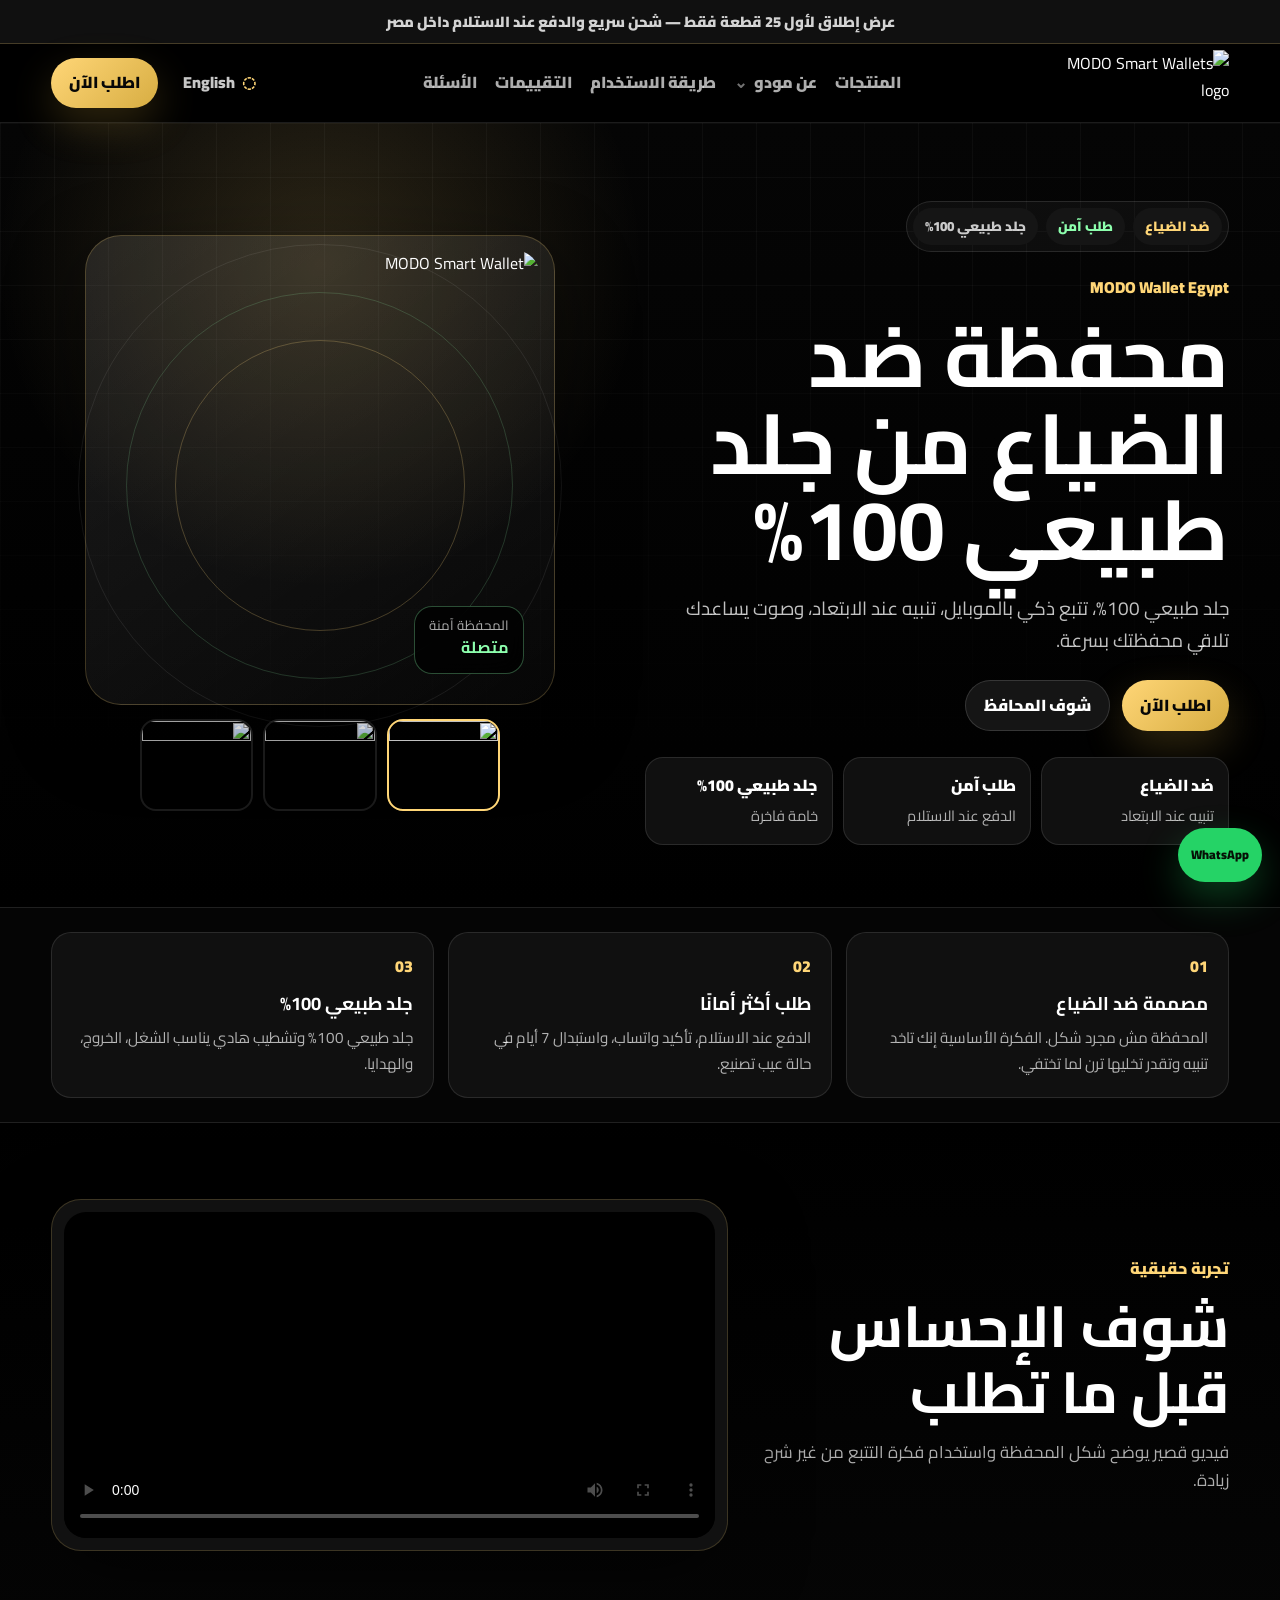
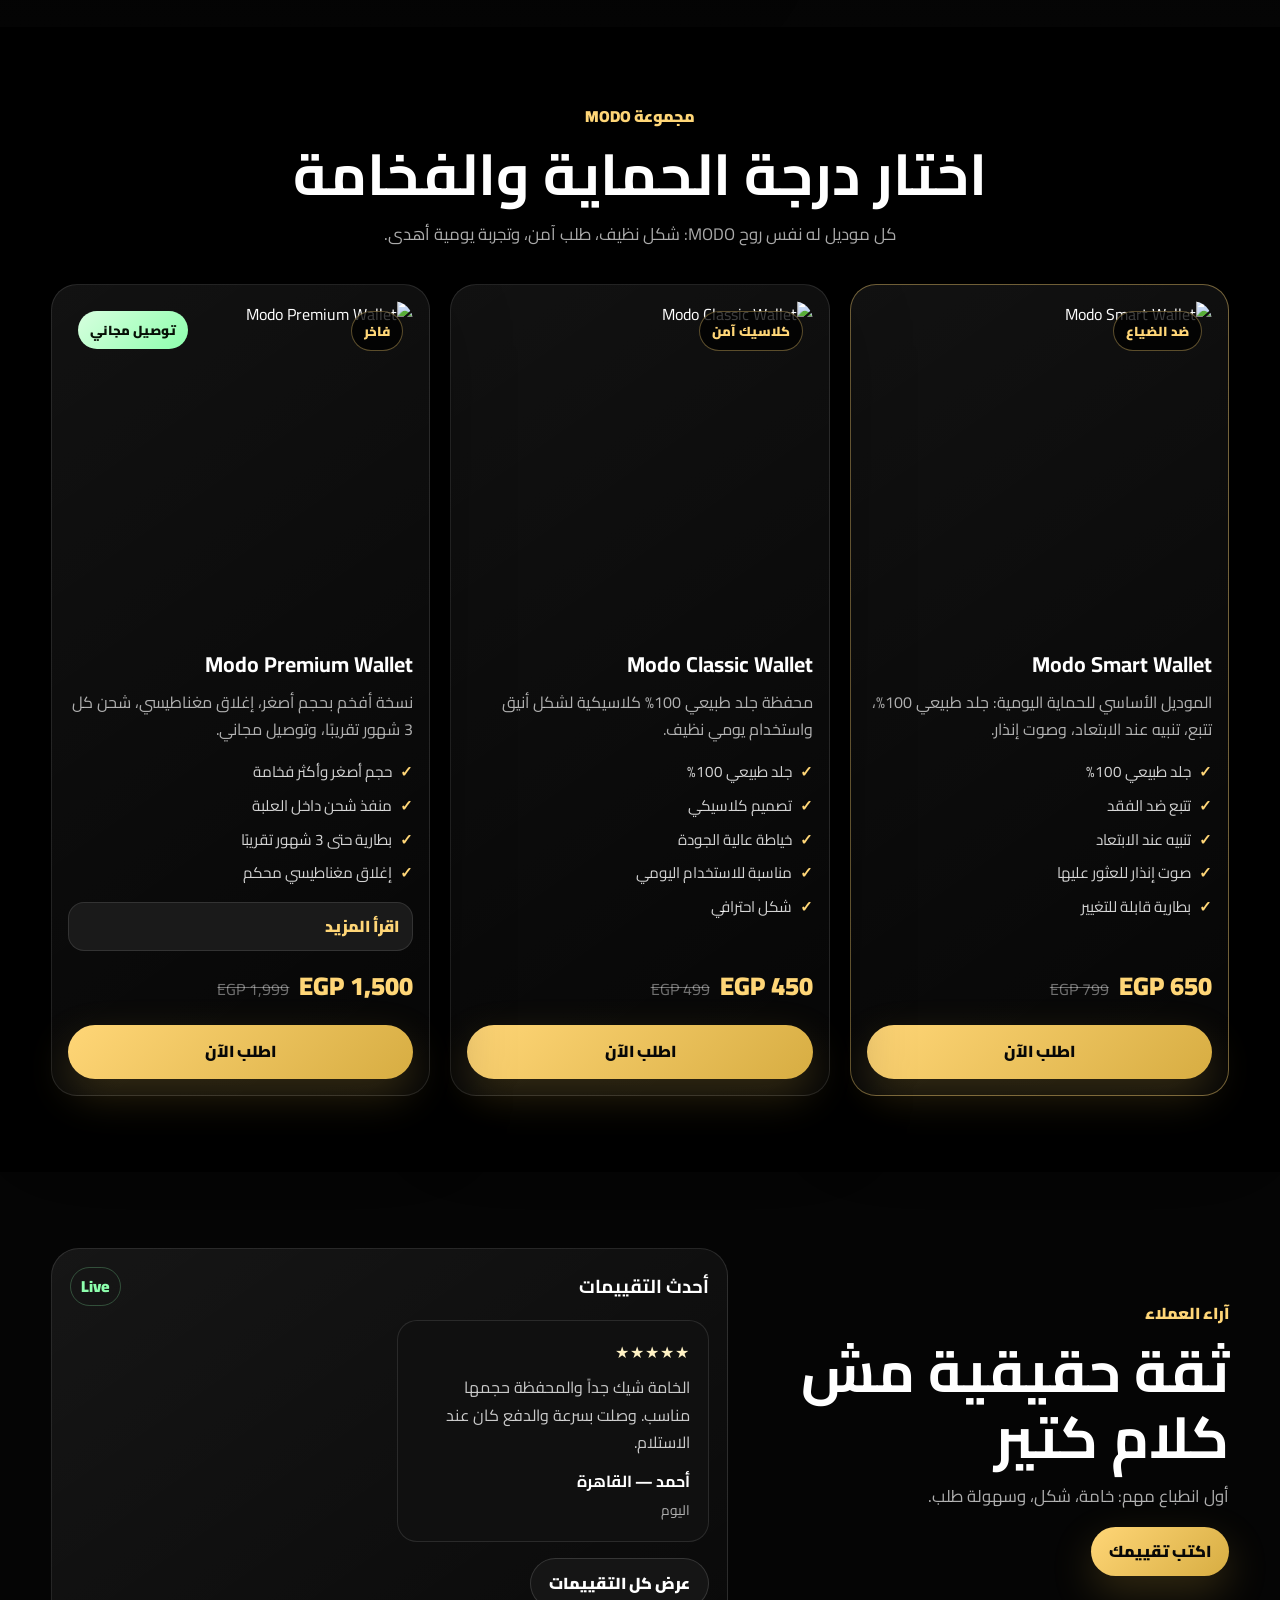
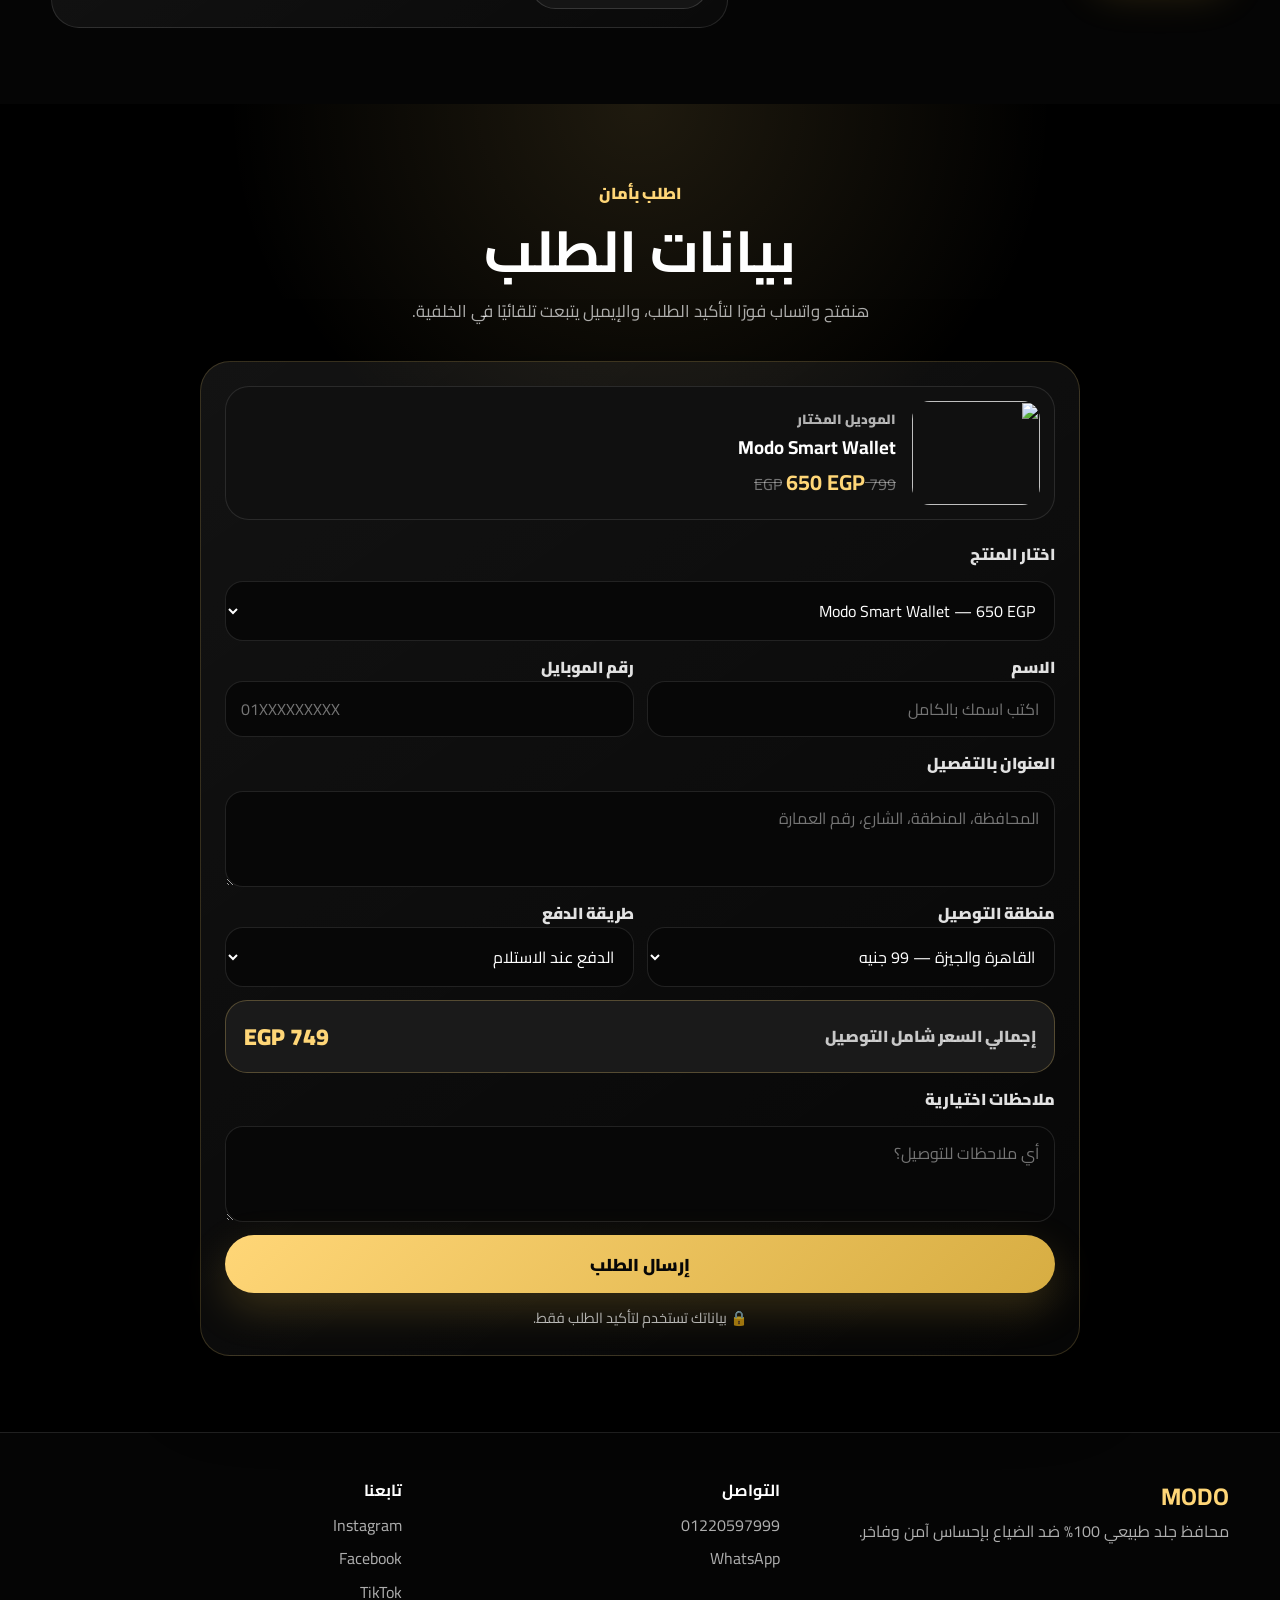
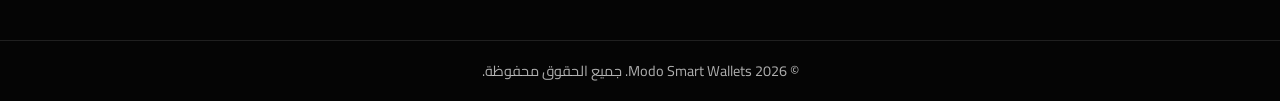
==== index.html @ 4d91ddc8 "Add files via upload" ====
<!DOCTYPE html>
<html lang="ar" dir="rtl">
<head>
  <meta charset="UTF-8" />
  <meta name="viewport" content="width=device-width, initial-scale=1.0" />
  <meta name="description" content="MODO Smart Wallets في مصر: محافظ جلد طبيعي 100% بإحساس Premium، حماية anti-loss، تنبيه عند الابتعاد، والدفع عند الاستلام." />
  <meta property="og:title" content="MODO Smart Wallets Egypt | Anti-loss Premium Wallets" />
  <meta property="og:description" content="محفظة جلد طبيعي 100% ضد الضياع: تتبع بالموبايل، تنبيه عند الابتعاد، وصوت إنذار." />
  <meta property="og:type" content="website" />
  <meta property="og:url" content="https://www.modosmartwallets.com/" />
  <meta property="og:site_name" content="Modo Smart Wallets" />
  <meta name="twitter:card" content="summary_large_image" />
  <title>MODO Smart Wallets | Anti-loss, Safe, Premium</title>
  <link rel="preconnect" href="https://fonts.googleapis.com">
  <link rel="preconnect" href="https://fonts.gstatic.com" crossorigin>
  <link href="https://fonts.googleapis.com/css2?family=Cairo:wght@400;600;700;800;900&display=swap" rel="stylesheet">
  <link rel="stylesheet" href="style.css" />
  <script>
  !function(f,b,e,v,n,t,s)
  {if(f.fbq)return;n=f.fbq=function(){n.callMethod?
  n.callMethod.apply(n,arguments):n.queue.push(arguments)};
  if(!f._fbq)f._fbq=n;n.push=n;n.loaded=!0;n.version='2.0';
  n.queue=[];t=b.createElement(e);t.async=!0;
  t.src=v;s=b.getElementsByTagName(e)[0];
  s.parentNode.insertBefore(t,s)}(window, document,'script',
  'https://connect.facebook.net/en_US/fbevents.js');
  fbq('init', '1723439528639555');
  fbq('track', 'PageView');
  </script>
  <noscript><img height="1" width="1" style="display:none" src="https://www.facebook.com/tr?id=1723439528639555&ev=PageView&noscript=1" alt=""></noscript>
</head>
<body>
  <div class="top-strip">
    <span data-i18n="topOffer">عرض إطلاق لأول 25 قطعة فقط — شحن سريع والدفع عند الاستلام داخل مصر</span>
  </div>

  <header class="site-header">
    <div class="container nav">
      <a href="#home" class="brand" aria-label="MODO Smart Wallets">
        <img src="https://www.modosmartwallets.com/modo-logo.png" alt="MODO Smart Wallets logo">
      </a>
      <nav class="nav-links" id="navLinks">
        <a href="#products" data-i18n="navProducts">المنتجات</a>
        <details class="nav-about">
          <summary data-i18n="navAbout">عن مودو</summary>
          <a href="./story.html" data-i18n="navStory">قصتنا</a>
          <a href="./why.html" data-i18n="navWhy">ليه تختار مودو</a>
        </details>
        <a href="./how.html" data-i18n="navHow">طريقة الاستخدام</a>
        <a href="#reviews" data-i18n="navReviews">التقييمات</a>
        <a href="./faq.html" data-i18n="navFAQ">الأسئلة</a>
      </nav>
      <div class="nav-actions">
        <button class="lang-btn" id="langToggle" type="button">English</button>
        <a href="#order" class="mini-cta" data-i18n="navCTA">اطلب الآن</a>
        <button class="menu-btn" id="menuBtn" type="button" aria-label="Menu">☰</button>
      </div>
    </div>
  </header>

  <main>
    <section class="hero" id="home">
      <div class="container hero-grid">
        <div class="hero-copy reveal">
          <div class="brand-system" aria-label="MODO brand promises">
            <span data-i18n="brandAntiLoss">Anti-loss</span>
            <span data-i18n="brandSafe">Safe</span>
            <span data-i18n="brandLeather">100% Leather</span>
          </div>
          <p class="hero-kicker" data-i18n="heroKicker">MODO Wallet Egypt</p>
          <h1 data-i18n="heroTitle">محفظة ضد الضياع بإحساس فاخر</h1>
          <p class="hero-subtitle" data-i18n="heroSubtitle">جلد طبيعي 100%، تتبع ذكي بالموبايل، تنبيه عند الابتعاد، وصوت يساعدك تلاقي محفظتك بسرعة.</p>
          <div class="hero-actions">
            <a href="#order" class="btn btn-primary" data-i18n="heroCTA">اطلب الآن</a>
            <a href="#products" class="btn btn-secondary" data-i18n="heroExplore">شوف المحافظ</a>
          </div>
          <div class="signal-row">
            <div><strong data-i18n="signal1Title">Anti-loss</strong><span data-i18n="signal1Text">تنبيه عند الابتعاد</span></div>
            <div><strong data-i18n="signal2Title">Safe order</strong><span data-i18n="signal2Text">الدفع عند الاستلام</span></div>
            <div><strong data-i18n="signal3Title">100% Leather</strong><span data-i18n="signal3Text">جلد طبيعي 100%</span></div>
          </div>
        </div>

        <div class="hero-device reveal">
          <div class="tracking-orbit" aria-hidden="true">
            <span></span><span></span><span></span>
          </div>
          <div class="product-frame">
            <img src="https://www.modosmartwallets.com/smart-wallet.jpg" alt="MODO Smart Wallet" id="mainGalleryImage">
            <div class="device-chip">
              <small data-i18n="heroChipSmall">Wallet secured</small>
              <strong data-i18n="heroChipStrong">Connected</strong>
            </div>
          </div>
          <div class="thumb-row" id="heroThumbs">
            <button class="thumb active" type="button" data-img="https://www.modosmartwallets.com/smart-wallet.jpg"><img src="https://www.modosmartwallets.com/smart-wallet.jpg" alt=""></button>
            <button class="thumb" type="button" data-img="https://www.modosmartwallets.com/classic-wallet.jpg"><img src="https://www.modosmartwallets.com/classic-wallet.jpg" alt=""></button>
            <button class="thumb" type="button" data-img="https://www.modosmartwallets.com/premium-wallet.jpg"><img src="https://www.modosmartwallets.com/premium-wallet.jpg" alt=""></button>
          </div>
        </div>
      </div>
    </section>

    <section class="identity-band">
      <div class="container identity-grid">
        <article class="identity-card reveal">
          <span>01</span>
          <h2 data-i18n="identity1Title">Anti-loss by design</h2>
          <p data-i18n="identity1Text">المحفظة مش مجرد شكل. الفكرة الأساسية إنك تاخد تنبيه وتقدر تخليها ترن لما تختفي.</p>
        </article>
        <article class="identity-card reveal">
          <span>02</span>
          <h2 data-i18n="identity2Title">Safer checkout</h2>
          <p data-i18n="identity2Text">الدفع عند الاستلام، تأكيد واتساب، واستبدال 7 أيام في حالة عيب تصنيع.</p>
        </article>
        <article class="identity-card reveal">
          <span>03</span>
          <h2 data-i18n="identity3Title">100% Natural Leather</h2>
          <p data-i18n="identity3Text">جلد طبيعي 100% وتشطيب هادي يناسب الشغل، الخروج، والهدايا.</p>
        </article>
      </div>
    </section>

    <section class="section ugc-section" id="demo">
      <div class="container demo-grid">
        <div class="section-copy reveal">
          <span data-i18n="ugcEyebrow">تجربة حقيقية</span>
          <h2 data-i18n="ugcTitle">شوف الإحساس قبل ما تطلب</h2>
          <p data-i18n="ugcText">فيديو قصير يوضح شكل المحفظة واستخدام فكرة التتبع من غير شرح زيادة.</p>
        </div>
        <div class="video-shell reveal">
          <video src="https://www.modosmartwallets.com/modo-ugc-video.mp4" controls playsinline preload="metadata" poster="https://www.modosmartwallets.com/smart-wallet.jpg"></video>
        </div>
      </div>
    </section>

    <section class="section products-section" id="products">
      <div class="container">
        <div class="section-head reveal">
          <span data-i18n="productsEyebrow">MODO Collection</span>
          <h2 data-i18n="productsTitle">اختار درجة الحماية والفخامة</h2>
          <p data-i18n="productsSubtitle">كل موديل له نفس روح MODO: شكل نظيف، طلب آمن، وتجربة يومية أهدى.</p>
        </div>
        <div class="products-grid" id="productsGrid"></div>
      </div>
    </section>

    <section class="section proof-section" id="reviews">
      <div class="container proof-layout">
        <div class="section-copy reveal">
          <span data-i18n="reviewsEyebrow">آراء العملاء</span>
          <h2 data-i18n="reviewsTitle">ثقة حقيقية مش كلام كتير</h2>
          <p data-i18n="reviewsSubtitle">أول انطباع مهم: خامة، شكل، وسهولة طلب.</p>
          <button class="btn btn-primary write-review-toggle" type="button" id="writeReviewToggle" data-i18n="writeReviewTitle">اكتب تقييمك</button>
        </div>
        <div class="reviews-live reveal">
          <div class="reviews-toolbar">
            <h3 data-i18n="latestReviews">أحدث التقييمات</h3>
            <span>Live</span>
          </div>
          <div class="reviews-grid compact-one" id="reviewsGrid"></div>
          <button class="btn btn-secondary reviews-toggle-btn" type="button" id="reviewsToggleBtn" data-i18n="viewAllReviews">عرض كل التقييمات</button>
          <form class="live-review-form review-form-collapsed" id="reviewForm">
            <label for="reviewName" data-i18n="reviewNameLabel">الاسم</label>
            <input id="reviewName" type="text" required>
            <label for="reviewCity" data-i18n="reviewCityLabel">المدينة</label>
            <input id="reviewCity" type="text" required>
            <label for="reviewRating" data-i18n="reviewRatingLabel">التقييم</label>
            <select id="reviewRating"><option value="5">★★★★★ 5</option><option value="4">★★★★☆ 4</option><option value="3">★★★☆☆ 3</option></select>
            <label for="reviewText" data-i18n="reviewTextLabel">رأيك في المنتج</label>
            <textarea id="reviewText" required></textarea>
            <button class="btn btn-primary" type="submit" id="reviewSubmitBtn" data-i18n="submitReview">نشر التقييم مباشرة</button>
            <p class="form-note" id="reviewStatus" data-i18n="reviewStatusReady">التقييم سيظهر مباشرة بعد النشر.</p>
          </form>
        </div>
      </div>
    </section>

    <section class="section order-section" id="order">
      <div class="container order-shell">
        <div class="section-head reveal">
          <span data-i18n="orderEyebrow">اطلب بأمان</span>
          <h2 data-i18n="orderTitle">بيانات الطلب</h2>
          <p data-i18n="orderSubtitle">هنفتح واتساب فورًا لتأكيد الطلب، والإيميل يتبعت تلقائيًا في الخلفية.</p>
        </div>

        <form class="order-form reveal" id="orderForm">
          <div class="selected-product-card" id="selectedProductCard">
            <img src="https://www.modosmartwallets.com/smart-wallet.jpg" alt="" id="selectedProductImg">
            <div>
              <small data-i18n="selectedLabel">الموديل المختار</small>
              <h3 id="selectedProductName">Modo Smart Wallet</h3>
              <p><span class="old-price" id="selectedOldPrice">799 EGP</span> <strong id="selectedPrice">650 EGP</strong></p>
            </div>
          </div>

          <label for="productSelect" data-i18n="formProduct">اختار المنتج</label>
          <select id="productSelect" required></select>

          <div class="form-grid">
            <div>
              <label for="customerName" data-i18n="formName">الاسم</label>
              <input type="text" id="customerName" required>
            </div>
            <div>
              <label for="customerPhone" data-i18n="formPhone">رقم الموبايل</label>
              <input type="tel" id="customerPhone" required>
            </div>
          </div>

          <label for="customerAddress" data-i18n="formAddress">العنوان بالتفصيل</label>
          <textarea id="customerAddress" required></textarea>

          <div class="form-grid">
            <div>
              <label for="deliveryRegion" data-i18n="formDeliveryRegion">منطقة التوصيل</label>
              <select id="deliveryRegion" required>
                <option value="cairo_giza" data-i18n="deliveryCairoGiza">القاهرة والجيزة — 99 جنيه</option>
                <option value="alex" data-i18n="deliveryAlex">الإسكندرية — 120 جنيه</option>
                <option value="delta_canal" data-i18n="deliveryDeltaCanal">الدلتا والقناة — 125 جنيه</option>
                <option value="assiut" data-i18n="deliveryAssiut">أسيوط — 200 جنيه</option>
                <option value="northcoast" data-i18n="deliveryNorthCoast">الساحل الشمالي — 220 جنيه</option>
              </select>
            </div>
            <div>
              <label for="paymentMethod" data-i18n="formPayment">طريقة الدفع</label>
              <select id="paymentMethod" required>
                <option value="Cash on Delivery" data-i18n="paymentCOD">الدفع عند الاستلام</option>
                <option value="Vodafone Cash">Vodafone Cash</option>
                <option value="InstaPay">InstaPay</option>
              </select>
            </div>
          </div>

          <p class="premium-free-delivery-note" id="premiumFreeDeliveryNote" hidden data-i18n="premiumFreeDeliveryCheckout">توصيل مجاني مع Modo Premium Wallet</p>

          <div class="checkout-total-box" id="checkoutTotalBox">
            <span data-i18n="checkoutTotalLabel">إجمالي السعر شامل التوصيل</span>
            <strong id="checkoutTotalValue">749 EGP</strong>
          </div>

          <label for="customerNotes" data-i18n="formNotes">ملاحظات اختيارية</label>
          <textarea id="customerNotes"></textarea>

          <button type="submit" class="btn btn-primary order-submit" data-i18n="submitOrder">إرسال الطلب</button>
          <p class="order-success-message" id="orderSuccess" hidden data-i18n="orderSuccess">تم تأكيد طلبك</p>
          <p class="form-note">🔒 <span data-i18n="formNote">بياناتك تستخدم لتأكيد الطلب فقط.</span></p>
        </form>
      </div>
    </section>
  </main>

  <footer class="footer">
    <div class="container footer-grid">
      <div><h3>MODO</h3><p data-i18n="footerAbout">Anti-loss 100% natural leather wallets with a safer premium feel.</p></div>
      <div><h4 data-i18n="footerContact">التواصل</h4><a href="tel:01220597999">01220597999</a><a href="https://wa.me/201220597999" target="_blank" rel="noopener noreferrer">WhatsApp</a></div>
      <div><h4 data-i18n="footerSocial">تابعنا</h4><a href="https://www.instagram.com/modo.smart.wallets" target="_blank" rel="noopener noreferrer">Instagram</a><a href="https://www.facebook.com/share/1Ctd9zWfsX/" target="_blank" rel="noopener noreferrer">Facebook</a><a href="https://www.tiktok.com/@modo.smart.wallet" target="_blank" rel="noopener noreferrer">TikTok</a></div>
    </div>
    <div class="copyright"><span data-i18n="copyright">© 2026 Modo Smart Wallets. جميع الحقوق محفوظة.</span></div>
  </footer>

  <a href="https://wa.me/201220597999" class="whatsapp-float" target="_blank" rel="noopener noreferrer" aria-label="WhatsApp">WhatsApp</a>
  <a href="#order" class="sticky-mobile-cta" data-i18n="stickyCTA">اطلب الآن</a>
  <script type="module" src="script.js"></script>
</body>
</html>
---- style.css ----
:root {
  --black: #000;
  --ink: #070707;
  --panel: #101010;
  --panel-2: #1a1a1a;
  --gold: #d7ad42;
  --gold-soft: #ffd677;
  --text: #fff;
  --muted: rgba(255,255,255,.68);
  --line: rgba(255,255,255,.11);
  --safe: #8dffad;
  --shadow: 0 26px 80px rgba(0,0,0,.45);
}

* { box-sizing: border-box; margin: 0; padding: 0; }
html { scroll-behavior: smooth; }
body {
  font-family: "Cairo", Arial, sans-serif;
  background: #000;
  color: var(--text);
  line-height: 1.7;
  overflow-x: hidden;
}
body.en { direction: ltr; }
a { color: inherit; text-decoration: none; }
button, input, textarea, select { font: inherit; }
img, video { max-width: 100%; display: block; }
.container { width: min(1180px, 92%); margin-inline: auto; }

.top-strip {
  background: #101010;
  border-bottom: 1px solid rgba(255,214,119,.22);
  color: rgba(255,255,255,.82);
  text-align: center;
  font-weight: 900;
  padding: 9px 14px;
  font-size: .92rem;
}

.site-header {
  position: sticky;
  top: 0;
  z-index: 1000;
  background: rgba(0,0,0,.92);
  border-bottom: 1px solid var(--line);
  backdrop-filter: blur(20px);
}
.nav {
  min-height: 78px;
  display: flex;
  align-items: center;
  justify-content: space-between;
  gap: 18px;
}
.brand { display: inline-flex; align-items: center; }
.brand img { width: 168px; height: 66px; object-fit: contain; }
.nav-links, .nav-actions { display: flex; align-items: center; gap: 18px; }
.nav-links { color: var(--muted); font-weight: 900; }
.nav-links a:hover, .nav-about summary:hover { color: var(--gold-soft); }
.nav-about { position: relative; }
.nav-about summary { list-style: none; cursor: pointer; color: var(--muted); }
.nav-about summary::-webkit-details-marker { display: none; }
.nav-about summary::after { content: "⌄"; margin-inline-start: 7px; color: rgba(255,255,255,.45); }
.nav-about[open] a {
  display: block;
  background: #0d0d0d;
  border: 1px solid var(--line);
  padding: 10px 14px;
  min-width: 160px;
}
@media (min-width: 981px) {
  .nav-about[open] a:first-of-type { position: absolute; top: 34px; inset-inline-start: 0; border-radius: 16px 16px 0 0; }
  .nav-about[open] a:last-of-type { position: absolute; top: 76px; inset-inline-start: 0; border-radius: 0 0 16px 16px; }
}
.lang-btn, .menu-btn, .btn, .mini-cta {
  min-height: 46px;
  border-radius: 999px;
  border: 1px solid var(--line);
  background: transparent;
  color: #fff;
  padding: 11px 18px;
  cursor: pointer;
  font-weight: 900;
  display: inline-flex;
  align-items: center;
  justify-content: center;
  transition: .22s ease;
}
.lang-btn { border-color: transparent; color: rgba(255,255,255,.78); padding-inline: 6px; }
.lang-btn::before { content: "◌"; color: var(--gold-soft); margin-inline-end: 7px; }
.menu-btn { display: none; width: 46px; padding: 0; font-size: 1.35rem; }
.mini-cta, .btn-primary {
  border: 0;
  background: linear-gradient(135deg, var(--gold-soft), var(--gold));
  color: #070707;
  box-shadow: 0 16px 42px rgba(215,173,66,.22);
}
.btn-primary:hover, .mini-cta:hover { transform: translateY(-2px); box-shadow: 0 20px 52px rgba(215,173,66,.32); }
.btn-secondary { background: #151515; color: #fff; border-color: rgba(255,255,255,.14); }
.btn-secondary:hover { border-color: rgba(255,214,119,.45); color: var(--gold-soft); }

.hero {
  position: relative;
  min-height: calc(100vh - 116px);
  display: grid;
  align-items: center;
  overflow: hidden;
  padding: 72px 0 56px;
  background:
    radial-gradient(circle at 25% 18%, rgba(255,214,119,.16), transparent 28%),
    linear-gradient(180deg, #050505, #000);
}
.hero::before {
  content: "";
  position: absolute;
  inset: 0;
  background-image:
    linear-gradient(rgba(255,255,255,.035) 1px, transparent 1px),
    linear-gradient(90deg, rgba(255,255,255,.035) 1px, transparent 1px);
  background-size: 54px 54px;
  mask-image: linear-gradient(to bottom, #000 12%, transparent 90%);
  pointer-events: none;
}
.hero-grid {
  position: relative;
  z-index: 1;
  display: grid;
  grid-template-columns: 1fr .92fr;
  gap: 56px;
  align-items: center;
}
.brand-system {
  width: fit-content;
  display: flex;
  flex-wrap: wrap;
  gap: 8px;
  padding: 6px;
  border-radius: 999px;
  background: rgba(255,255,255,.04);
  border: 1px solid var(--line);
  margin-bottom: 22px;
}
.brand-system span {
  border-radius: 999px;
  padding: 7px 12px;
  background: #151515;
  color: rgba(255,255,255,.78);
  font-size: .84rem;
  font-weight: 900;
}
.brand-system span:first-child { color: var(--gold-soft); }
.brand-system span:nth-child(2) { color: var(--safe); }
.hero-kicker, .section-head span, .section-copy > span {
  display: inline-flex;
  color: var(--gold-soft);
  font-weight: 900;
  margin-bottom: 12px;
}
.hero h1 {
  font-size: clamp(2.8rem, 6.6vw, 6.7rem);
  line-height: 1.02;
  letter-spacing: 0;
  max-width: 820px;
  margin-bottom: 20px;
}
.hero-subtitle {
  color: rgba(255,255,255,.76);
  font-size: 1.18rem;
  max-width: 680px;
  margin-bottom: 24px;
}
.hero-actions { display: flex; flex-wrap: wrap; gap: 12px; margin-bottom: 26px; }
.signal-row {
  display: grid;
  grid-template-columns: repeat(3, 1fr);
  gap: 10px;
  max-width: 720px;
}
.signal-row div {
  min-height: 86px;
  border-radius: 18px;
  background: #101010;
  border: 1px solid var(--line);
  padding: 14px;
}
.signal-row strong { display: block; color: #fff; font-weight: 950; margin-bottom: 3px; }
.signal-row span { color: var(--muted); font-size: .92rem; }

.hero-device { position: relative; min-height: 560px; display: grid; align-items: center; }
.tracking-orbit { position: absolute; inset: 3% 0 16%; display: grid; place-items: center; pointer-events: none; }
.tracking-orbit span {
  position: absolute;
  width: 54%;
  aspect-ratio: 1;
  border-radius: 50%;
  border: 1px solid rgba(255,214,119,.24);
  animation: pulse 3.5s ease-in-out infinite;
}
.tracking-orbit span:nth-child(2) { width: 72%; animation-delay: .5s; border-color: rgba(141,255,173,.17); }
.tracking-orbit span:nth-child(3) { width: 90%; animation-delay: 1s; border-color: rgba(255,255,255,.08); }
@keyframes pulse { 0%,100% { transform: scale(.96); opacity: .55; } 50% { transform: scale(1.03); opacity: 1; } }
.product-frame {
  position: relative;
  z-index: 2;
  width: min(470px, 92%);
  margin-inline: auto;
  border-radius: 36px;
  padding: 14px;
  background: linear-gradient(145deg, rgba(255,255,255,.1), rgba(255,255,255,.025));
  border: 1px solid rgba(255,214,119,.22);
  box-shadow: var(--shadow);
}
.product-frame img { width: 100%; aspect-ratio: 1/1; object-fit: cover; border-radius: 26px; filter: contrast(1.04) saturate(1.04); }
.device-chip {
  position: absolute;
  inset-inline-start: 30px;
  bottom: 30px;
  border-radius: 18px;
  padding: 12px 14px;
  background: rgba(0,0,0,.78);
  border: 1px solid rgba(141,255,173,.3);
  backdrop-filter: blur(12px);
}
.device-chip small { color: var(--muted); display: block; line-height: 1.1; }
.device-chip strong { color: var(--safe); }
.thumb-row { display: grid; grid-template-columns: repeat(3, 1fr); gap: 10px; width: min(360px, 82%); margin: 14px auto 0; position: relative; z-index: 3; }
.thumb { border: 2px solid rgba(255,255,255,.12); border-radius: 16px; overflow: hidden; background: transparent; cursor: pointer; opacity: .84; }
.thumb.active, .thumb:hover { opacity: 1; border-color: var(--gold-soft); }
.thumb img { width: 100%; aspect-ratio: 1.25/1; object-fit: cover; }

.identity-band { padding: 24px 0; background: #050505; border-block: 1px solid var(--line); }
.identity-grid { display: grid; grid-template-columns: repeat(3, 1fr); gap: 14px; }
.identity-card {
  background: #101010;
  border: 1px solid var(--line);
  border-radius: 20px;
  padding: 20px;
}
.identity-card span { color: var(--gold-soft); font-weight: 950; }
.identity-card h2 { font-size: 1.15rem; margin: 8px 0 6px; }
.identity-card p { color: var(--muted); font-size: .95rem; }

.section { padding: 76px 0; }
.section-head { max-width: 760px; margin: 0 auto 36px; text-align: center; }
.section-head h2, .section-copy h2 {
  font-size: clamp(2rem, 4.5vw, 4rem);
  line-height: 1.14;
  margin-bottom: 12px;
}
.section-head p, .section-copy p { color: var(--muted); font-size: 1.05rem; }
.demo-grid, .proof-layout { display: grid; grid-template-columns: .82fr 1.18fr; gap: 30px; align-items: center; }
.ugc-section { background: linear-gradient(180deg, #000, #050505); }
.video-shell {
  border-radius: 30px;
  padding: 12px;
  background: #111;
  border: 1px solid rgba(255,214,119,.18);
  box-shadow: var(--shadow);
}
.video-shell video { width: 100%; max-height: 520px; object-fit: contain; border-radius: 22px; background: #000; }

.products-grid { display: grid; grid-template-columns: repeat(3, 1fr); gap: 20px; }
.product-card {
  position: relative;
  display: flex;
  flex-direction: column;
  background: linear-gradient(145deg, rgba(255,255,255,.07), rgba(255,255,255,.025));
  border: 1px solid var(--line);
  border-radius: 26px;
  padding: 16px;
  box-shadow: var(--shadow);
}
.product-card.featured { border-color: rgba(255,214,119,.42); }
.product-tag, .free-delivery-badge {
  position: absolute;
  top: 26px;
  border-radius: 999px;
  padding: 8px 12px;
  font-size: .82rem;
  font-weight: 950;
  z-index: 2;
}
.product-tag { inset-inline-start: 26px; background: rgba(0,0,0,.76); border: 1px solid rgba(255,214,119,.35); color: var(--gold-soft); }
.free-delivery-badge { inset-inline-end: 26px; background: linear-gradient(135deg, #d7ffdf, var(--safe)); color: #061006; }
.product-card img { width: 100%; aspect-ratio: 1.05/1; object-fit: cover; border-radius: 20px; margin-bottom: 16px; }
.product-card h3 { font-size: 1.35rem; margin-bottom: 6px; }
.product-card p { color: var(--muted); margin-bottom: 12px; }
.product-features { list-style: none; display: grid; gap: 8px; margin: 4px 0 16px; }
.product-features li { color: rgba(255,255,255,.82); font-size: .95rem; }
.product-features li::before { content: "✓"; color: var(--gold-soft); margin-inline-end: 8px; font-weight: 950; }
.premium-more { margin: 0 0 14px; border-radius: 16px; background: #1a1a1a; border: 1px solid var(--line); overflow: hidden; }
.premium-more summary { cursor: pointer; list-style: none; padding: 10px 13px; color: var(--gold-soft); font-weight: 900; }
.premium-more summary::-webkit-details-marker { display: none; }
.premium-more-body { border-top: 1px solid var(--line); padding: 13px; color: var(--muted); }
.premium-more-body ul { list-style: none; display: grid; gap: 5px; margin-top: 9px; }
.price-row { margin-top: auto; display: flex; align-items: baseline; gap: 10px; margin-bottom: 16px; }
.old-price { color: rgba(255,255,255,.42); text-decoration: line-through; white-space: nowrap; }
.new-price { color: var(--gold-soft); font-size: 1.6rem; font-weight: 950; white-space: nowrap; }
.choose-btn { width: 100%; min-height: 54px; }

.proof-section { background: #050505; }
.reviews-live {
  background: linear-gradient(145deg, rgba(255,255,255,.07), rgba(255,255,255,.025));
  border: 1px solid var(--line);
  border-radius: 28px;
  padding: 18px;
}
.reviews-toolbar { display: flex; align-items: center; justify-content: space-between; margin-bottom: 14px; }
.reviews-toolbar span { color: var(--safe); border: 1px solid rgba(141,255,173,.25); border-radius: 999px; padding: 5px 10px; font-weight: 900; }
.reviews-grid { display: grid; grid-template-columns: repeat(2, 1fr); gap: 14px; }
.review-card { background: #101010; border: 1px solid var(--line); border-radius: 20px; padding: 18px; }
.reviews-grid.compact-one .review-card:nth-child(n+2) { display: none; }
.stars { color: #fff2c5; margin-bottom: 8px; letter-spacing: 1px; }
.review-card p { color: rgba(255,255,255,.78); margin-bottom: 12px; }
.review-card strong { display: block; }
.review-meta { color: var(--muted); font-size: .86rem; margin-top: 4px; }
.reviews-toggle-btn, .write-review-toggle { margin-top: 16px; }
.live-review-form { display: grid; gap: 10px; margin-top: 16px; }
.review-form-collapsed { display: none; }
.review-form-open { display: grid; }

.order-section { background: radial-gradient(circle at 50% 0%, rgba(255,214,119,.12), transparent 28%), #000; }
.order-shell { max-width: 880px; }
.order-form {
  display: grid;
  gap: 13px;
  background: linear-gradient(145deg, rgba(255,255,255,.075), rgba(255,255,255,.025));
  border: 1px solid rgba(255,214,119,.18);
  border-radius: 30px;
  padding: 24px;
  box-shadow: var(--shadow);
}
.selected-product-card {
  display: grid;
  grid-template-columns: 128px 1fr;
  gap: 16px;
  align-items: center;
  border-radius: 24px;
  background: #101010;
  border: 1px solid var(--line);
  padding: 14px;
  margin-bottom: 8px;
}
.selected-product-card img { width: 128px; height: 104px; object-fit: cover; border-radius: 18px; }
.selected-product-card small { color: var(--muted); font-weight: 900; }
.selected-product-card strong { color: var(--gold-soft); font-size: 1.35rem; }
.form-grid { display: grid; grid-template-columns: repeat(2, 1fr); gap: 13px; }
.order-form label, .live-review-form label { font-weight: 900; color: rgba(255,255,255,.88); }
.order-form input, .order-form textarea, .order-form select, .live-review-form input, .live-review-form textarea, .live-review-form select {
  width: 100%;
  min-height: 56px;
  border-radius: 18px;
  background: #070707;
  border: 1px solid var(--line);
  color: #fff;
  padding: 13px 15px;
  outline: none;
}
.order-form textarea, .live-review-form textarea { min-height: 96px; resize: vertical; }
.order-form input:focus, .order-form textarea:focus, .order-form select:focus, .live-review-form input:focus, .live-review-form textarea:focus, .live-review-form select:focus {
  border-color: rgba(255,214,119,.62);
  box-shadow: 0 0 0 4px rgba(255,214,119,.1);
}
.checkout-total-box {
  display: flex;
  justify-content: space-between;
  align-items: center;
  gap: 16px;
  padding: 16px 18px;
  border-radius: 22px;
  background: #1a1a1a;
  border: 1px solid rgba(255,214,119,.26);
}
.checkout-total-box span { color: rgba(255,255,255,.76); font-weight: 900; }
.checkout-total-box strong { color: var(--gold-soft); font-size: 1.45rem; font-weight: 950; white-space: nowrap; }
.premium-free-delivery-note, .order-success-message {
  text-align: center;
  border-radius: 18px;
  padding: 12px 14px;
  background: linear-gradient(135deg, #d7ffdf, var(--safe));
  color: #061006;
  font-weight: 950;
}
.premium-free-delivery-note[hidden], .order-success-message[hidden] { display: none !important; }
.order-submit { width: 100%; min-height: 58px; font-size: 1.08rem; }
.form-note { text-align: center; color: var(--muted); font-size: .9rem; }

.footer { background: #050505; border-top: 1px solid var(--line); padding: 44px 0 18px; }
.footer-grid { display: grid; grid-template-columns: 1.2fr 1fr 1fr; gap: 28px; }
.footer h3 { color: var(--gold-soft); font-size: 1.5rem; }
.footer h4 { margin-bottom: 8px; }
.footer p, .footer a { display: block; color: var(--muted); margin-bottom: 6px; }
.footer a:hover { color: var(--gold-soft); }
.copyright { text-align: center; color: var(--muted); border-top: 1px solid var(--line); margin-top: 28px; padding-top: 18px; font-size: .9rem; }
.whatsapp-float {
  position: fixed;
  inset-inline-start: 18px;
  bottom: 18px;
  z-index: 999;
  min-width: 54px;
  height: 54px;
  padding: 0 13px;
  border-radius: 999px;
  display: grid;
  place-items: center;
  background: #25d366;
  color: #061006;
  font-weight: 950;
  font-size: .78rem;
  box-shadow: 0 16px 38px rgba(37,211,102,.28);
}
.sticky-mobile-cta {
  display: none;
  position: fixed;
  inset-inline: 18px;
  bottom: 10px;
  z-index: 1000;
  min-height: 46px;
  border-radius: 999px;
  background: linear-gradient(135deg, var(--gold-soft), var(--gold));
  color: #070707;
  font-weight: 950;
  align-items: center;
  justify-content: center;
  transform: translateY(130%);
  opacity: 0;
  pointer-events: none;
  transition: .22s ease;
}
.sticky-mobile-cta.show { transform: translateY(0); opacity: 1; pointer-events: auto; }

.reveal { opacity: 0; transform: translateY(24px); transition: opacity .65s ease, transform .65s ease; }
.reveal.active { opacity: 1; transform: translateY(0); }

@media (max-width: 980px) {
  .nav-links {
    display: none;
    position: absolute;
    top: 78px;
    inset-inline: 4%;
    flex-direction: column;
    align-items: stretch;
    background: #0a0a0a;
    border: 1px solid var(--line);
    border-radius: 22px;
    padding: 14px;
    box-shadow: var(--shadow);
  }
  .nav-links.open { display: flex; }
  .nav-links a, .nav-about { background: #111; border: 1px solid rgba(255,255,255,.06); border-radius: 14px; padding: 11px 12px; }
  .nav-about a { margin-top: 10px; }
  .menu-btn { display: inline-flex; }
  .mini-cta { display: none; }
  .hero-grid, .demo-grid, .proof-layout { grid-template-columns: 1fr; }
  .hero-device { min-height: auto; padding-top: 18px; }
  .identity-grid, .products-grid { grid-template-columns: 1fr; }
  .reviews-grid { grid-template-columns: 1fr; }
}

@media (max-width: 620px) {
  .top-strip { font-size: .8rem; }
  .brand img { width: 142px; height: 58px; }
  .lang-btn { min-height: 42px; font-size: .9rem; }
  .hero { min-height: auto; padding: 42px 0 36px; }
  .hero h1 { font-size: clamp(2rem, 11vw, 3.1rem); text-align: start; }
  .hero-subtitle { font-size: 1rem; }
  .hero-actions .btn { width: 100%; }
  .signal-row { grid-template-columns: 1fr; }
  .product-frame { width: 100%; border-radius: 26px; }
  .product-frame img { border-radius: 18px; }
  .tracking-orbit span { width: 72%; }
  .tracking-orbit span:nth-child(2) { width: 88%; }
  .tracking-orbit span:nth-child(3) { width: 104%; }
  .section { padding: 56px 0; }
  .form-grid, .footer-grid { grid-template-columns: 1fr; }
  .selected-product-card { grid-template-columns: 92px 1fr; }
  .selected-product-card img { width: 92px; height: 82px; }
  .checkout-total-box { flex-direction: column; text-align: center; }
  .whatsapp-float { bottom: 70px; height: 46px; min-width: 46px; font-size: .68rem; }
  .sticky-mobile-cta { display: flex; }
}
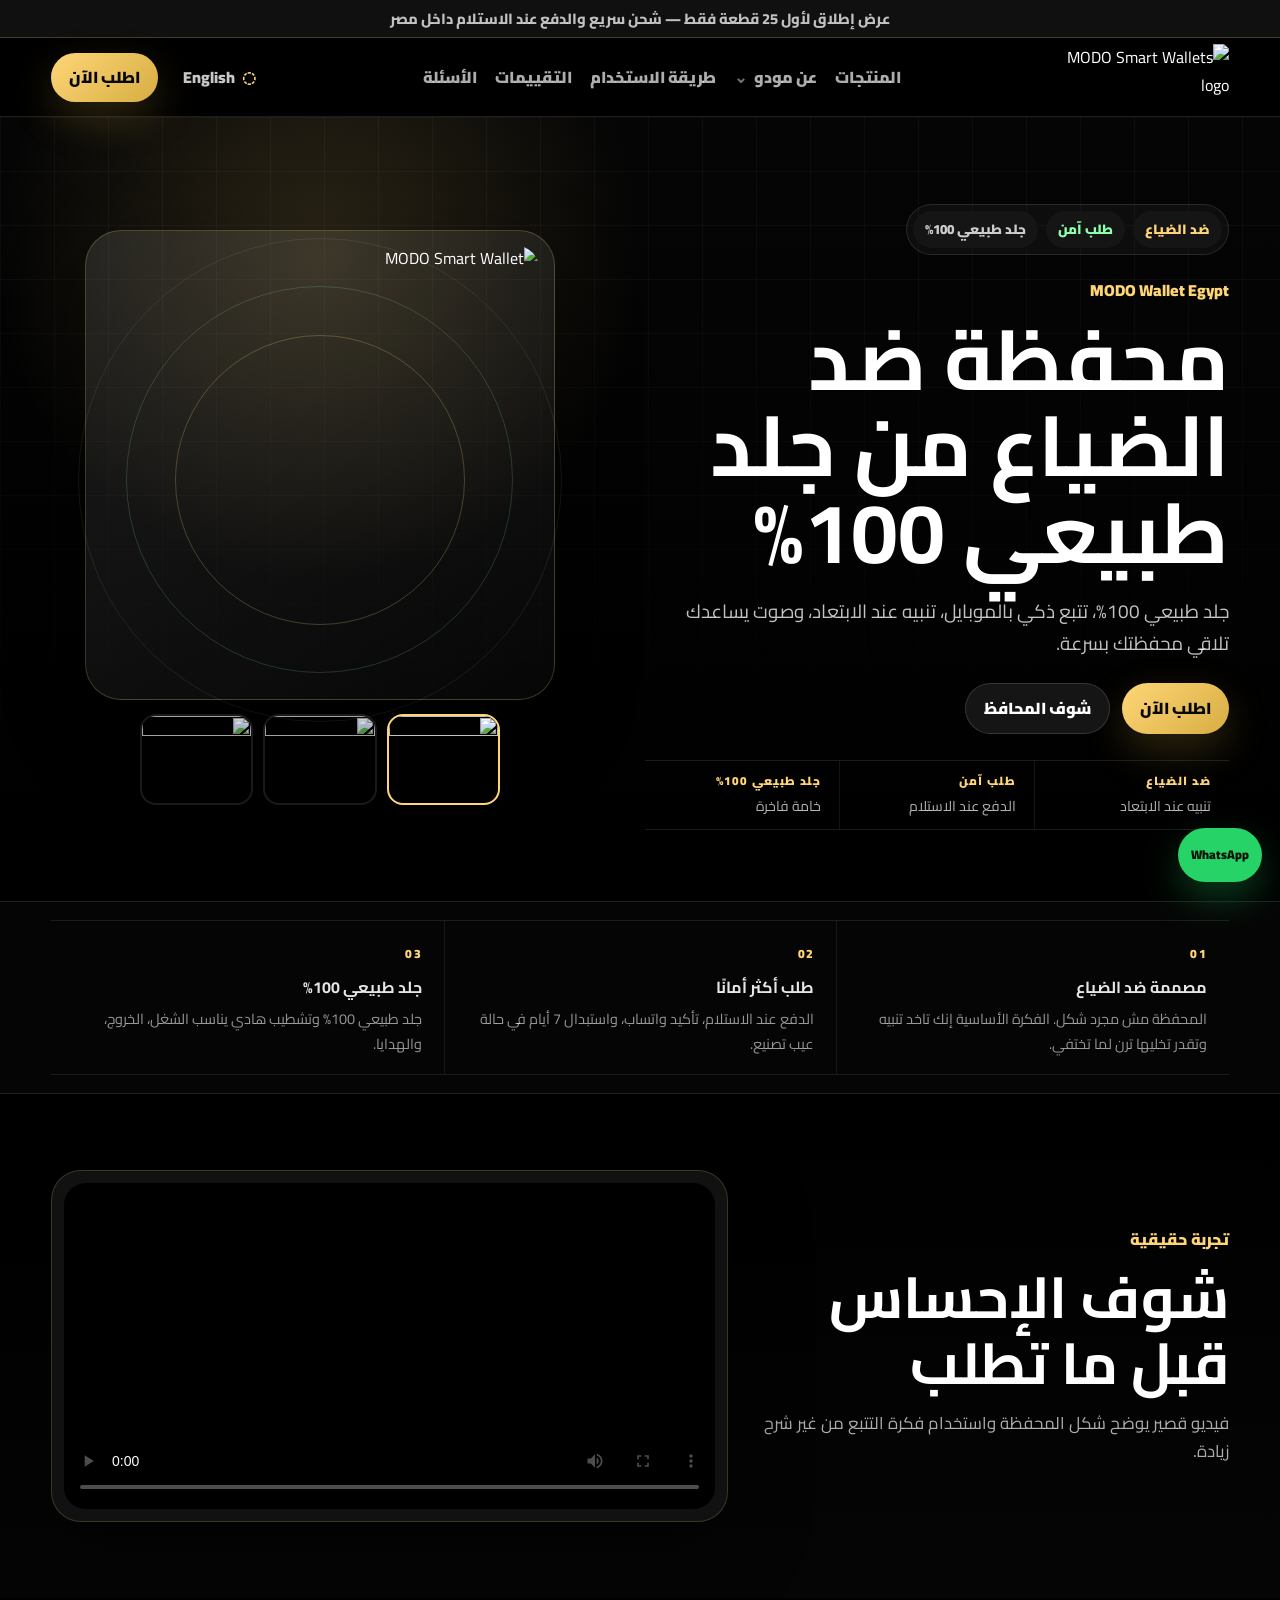
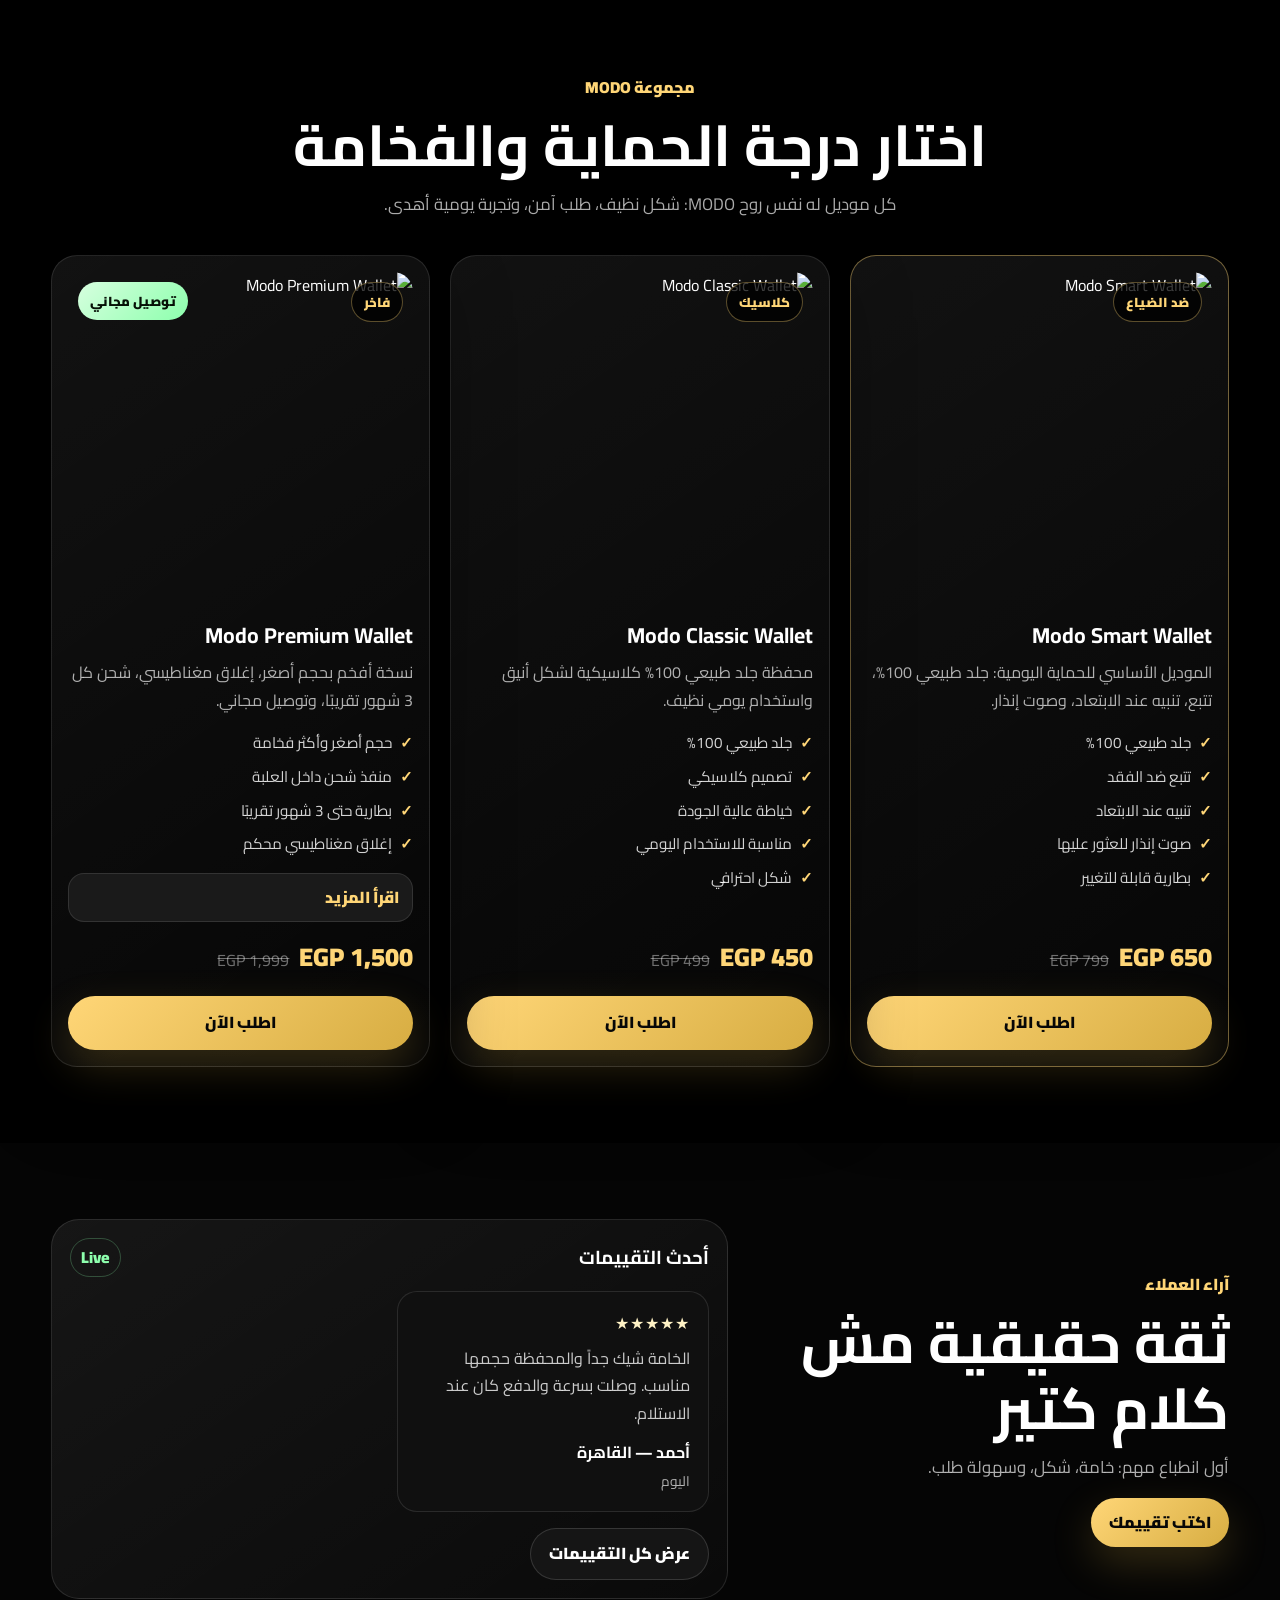
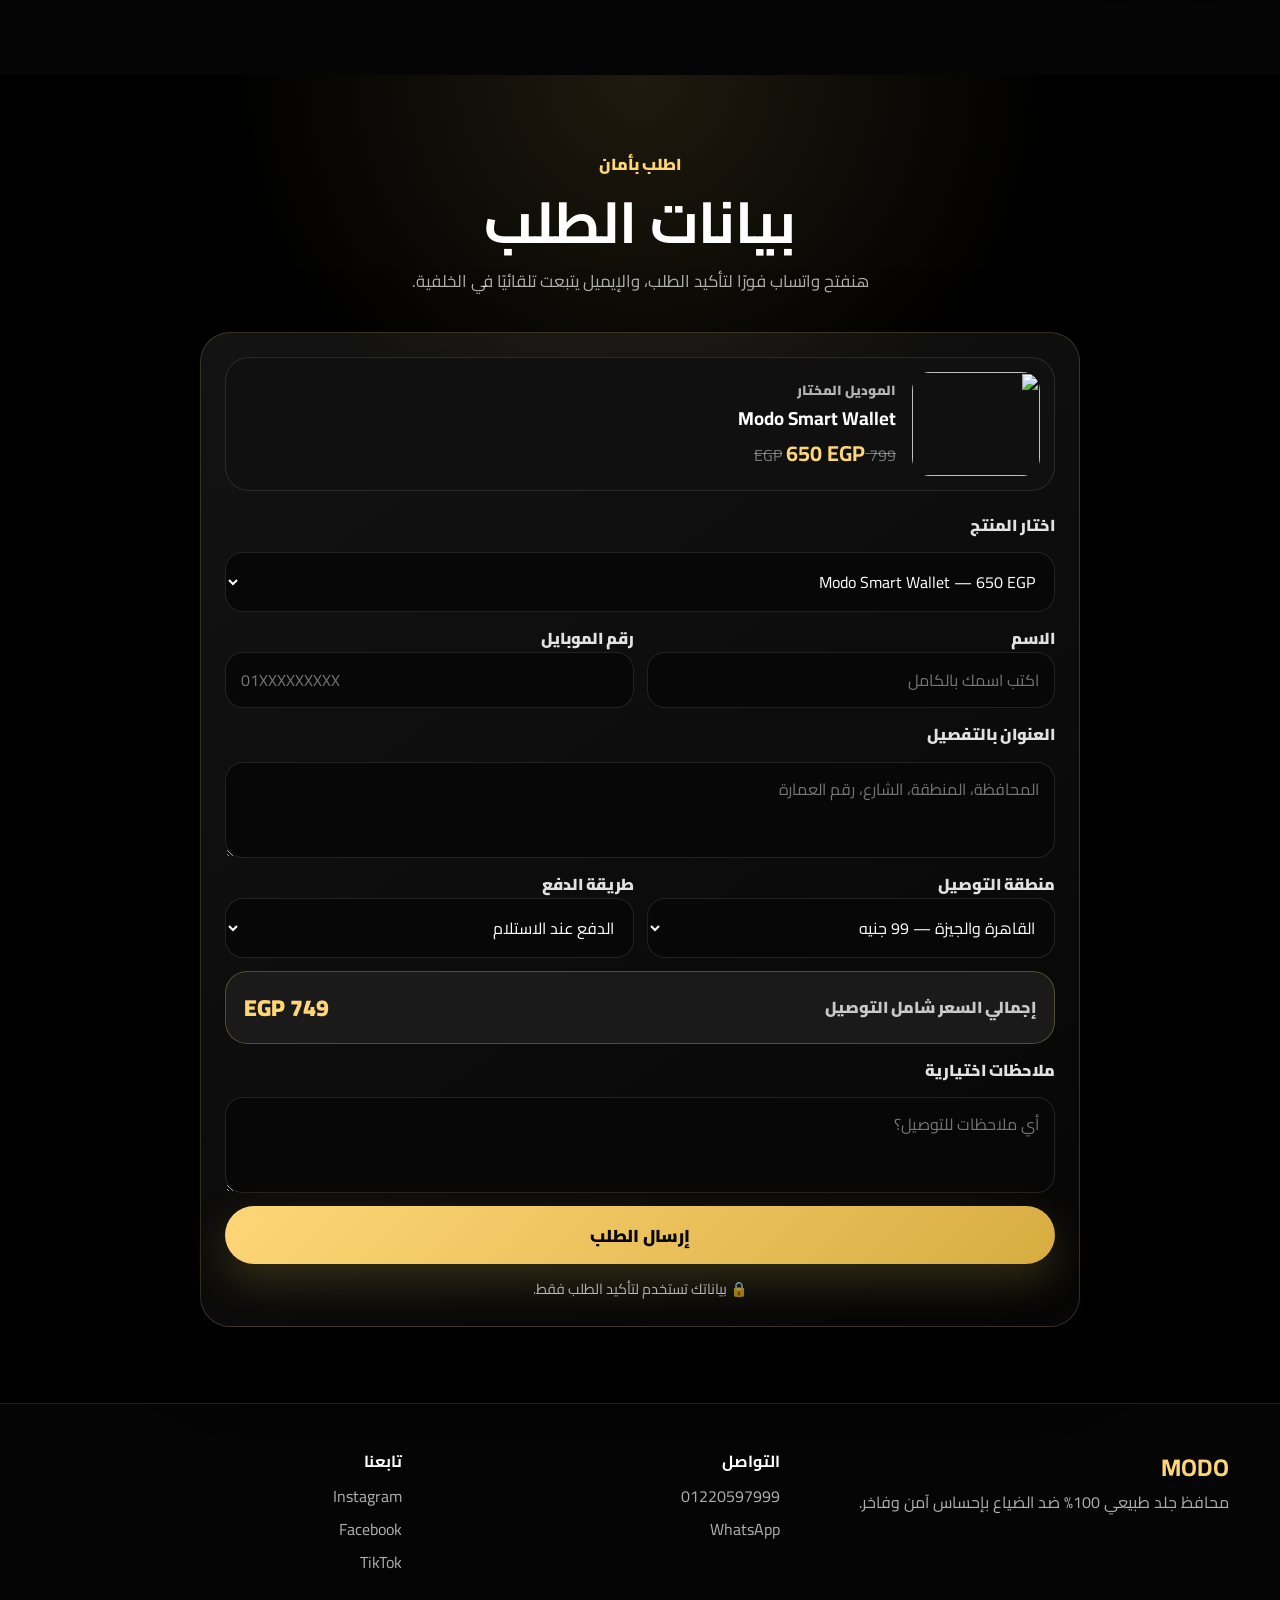
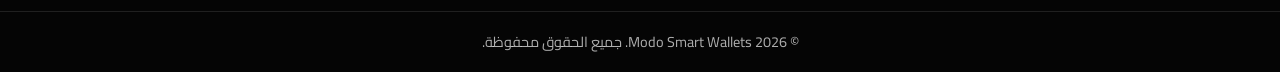
==== commit 1aa667f7: "Remove device chip section from index.html Removed device chip information from product display." ====
--- a/index.html
+++ b/index.html
@@ -87,10 +87,6 @@
           </div>
           <div class="product-frame">
             <img src="https://www.modosmartwallets.com/smart-wallet.jpg" alt="MODO Smart Wallet" id="mainGalleryImage">
-            <div class="device-chip">
-              <small data-i18n="heroChipSmall">Wallet secured</small>
-              <strong data-i18n="heroChipStrong">Connected</strong>
-            </div>
           </div>
           <div class="thumb-row" id="heroThumbs">
             <button class="thumb active" type="button" data-img="https://www.modosmartwallets.com/smart-wallet.jpg"><img src="https://www.modosmartwallets.com/smart-wallet.jpg" alt=""></button>
--- a/style.css
+++ b/style.css
@@ -30,11 +30,17 @@
 .top-strip {
   background: #101010;
   border-bottom: 1px solid rgba(255,214,119,.22);
-  color: rgba(255,255,255,.82);
+  color: rgba(255,255,255,.74);
   text-align: center;
-  font-weight: 900;
-  padding: 9px 14px;
-  font-size: .92rem;
+  font-weight: 800;
+  padding: 8px 14px;
+  font-size: clamp(.78rem, 1.8vw, .92rem);
+  line-height: 1.45;
+}
+.top-strip span {
+  display: block;
+  max-width: 780px;
+  margin-inline: auto;
 }
 
 .site-header {
@@ -173,18 +179,33 @@
 .signal-row {
   display: grid;
   grid-template-columns: repeat(3, 1fr);
-  gap: 10px;
+  gap: 0;
   max-width: 720px;
+  border-block: 1px solid rgba(255,255,255,.10);
 }
 .signal-row div {
-  min-height: 86px;
-  border-radius: 18px;
-  background: #101010;
-  border: 1px solid var(--line);
-  padding: 14px;
-}
-.signal-row strong { display: block; color: #fff; font-weight: 950; margin-bottom: 3px; }
-.signal-row span { color: var(--muted); font-size: .92rem; }
+  min-height: auto;
+  border-radius: 0;
+  background: transparent;
+  border: 0;
+  padding: 10px 18px;
+}
+.signal-row div:not(:last-child) {
+  border-inline-end: 1px solid rgba(255,255,255,.08);
+}
+.signal-row strong {
+  display: block;
+  color: var(--gold-soft);
+  font-size: .74rem;
+  font-weight: 950;
+  letter-spacing: .08em;
+  text-transform: uppercase;
+  margin-bottom: 1px;
+}
+.signal-row span {
+  color: rgba(255,255,255,.7);
+  font-size: .88rem;
+}
 
 .hero-device { position: relative; min-height: 560px; display: grid; align-items: center; }
 .tracking-orbit { position: absolute; inset: 3% 0 16%; display: grid; place-items: center; pointer-events: none; }
@@ -211,34 +232,49 @@
   box-shadow: var(--shadow);
 }
 .product-frame img { width: 100%; aspect-ratio: 1/1; object-fit: cover; border-radius: 26px; filter: contrast(1.04) saturate(1.04); }
-.device-chip {
-  position: absolute;
-  inset-inline-start: 30px;
-  bottom: 30px;
-  border-radius: 18px;
-  padding: 12px 14px;
-  background: rgba(0,0,0,.78);
-  border: 1px solid rgba(141,255,173,.3);
-  backdrop-filter: blur(12px);
-}
-.device-chip small { color: var(--muted); display: block; line-height: 1.1; }
-.device-chip strong { color: var(--safe); }
+.device-chip { display: none !important; }
 .thumb-row { display: grid; grid-template-columns: repeat(3, 1fr); gap: 10px; width: min(360px, 82%); margin: 14px auto 0; position: relative; z-index: 3; }
 .thumb { border: 2px solid rgba(255,255,255,.12); border-radius: 16px; overflow: hidden; background: transparent; cursor: pointer; opacity: .84; }
 .thumb.active, .thumb:hover { opacity: 1; border-color: var(--gold-soft); }
 .thumb img { width: 100%; aspect-ratio: 1.25/1; object-fit: cover; }
 
-.identity-band { padding: 24px 0; background: #050505; border-block: 1px solid var(--line); }
-.identity-grid { display: grid; grid-template-columns: repeat(3, 1fr); gap: 14px; }
+.identity-band {
+  padding: 18px 0;
+  background: #050505;
+  border-block: 1px solid var(--line);
+}
+.identity-grid {
+  display: grid;
+  grid-template-columns: repeat(3, 1fr);
+  gap: 0;
+  border-block: 1px solid rgba(255,255,255,.09);
+}
 .identity-card {
-  background: #101010;
-  border: 1px solid var(--line);
-  border-radius: 20px;
-  padding: 20px;
-}
-.identity-card span { color: var(--gold-soft); font-weight: 950; }
-.identity-card h2 { font-size: 1.15rem; margin: 8px 0 6px; }
-.identity-card p { color: var(--muted); font-size: .95rem; }
+  background: transparent;
+  border: 0;
+  border-radius: 0;
+  padding: 18px 22px;
+  box-shadow: none;
+}
+.identity-card:not(:last-child) {
+  border-inline-end: 1px solid rgba(255,255,255,.08);
+}
+.identity-card span {
+  color: var(--gold-soft);
+  font-size: .76rem;
+  font-weight: 950;
+  letter-spacing: .1em;
+}
+.identity-card h2 {
+  font-size: 1rem;
+  margin: 7px 0 5px;
+  color: rgba(255,255,255,.9);
+}
+.identity-card p {
+  color: rgba(255,255,255,.58);
+  font-size: .9rem;
+  line-height: 1.75;
+}
 
 .section { padding: 76px 0; }
 .section-head { max-width: 760px; margin: 0 auto 36px; text-align: center; }
@@ -454,11 +490,20 @@
   .hero-grid, .demo-grid, .proof-layout { grid-template-columns: 1fr; }
   .hero-device { min-height: auto; padding-top: 18px; }
   .identity-grid, .products-grid { grid-template-columns: 1fr; }
+  .identity-card:not(:last-child) {
+    border-inline-end: 0;
+    border-bottom: 1px solid rgba(255,255,255,.1);
+  }
   .reviews-grid { grid-template-columns: 1fr; }
 }
 
 @media (max-width: 620px) {
-  .top-strip { font-size: .8rem; }
+  .top-strip {
+    font-size: .78rem;
+    font-weight: 750;
+    line-height: 1.55;
+    padding: 7px 18px;
+  }
   .brand img { width: 142px; height: 58px; }
   .lang-btn { min-height: 42px; font-size: .9rem; }
   .hero { min-height: auto; padding: 42px 0 36px; }
@@ -466,6 +511,10 @@
   .hero-subtitle { font-size: 1rem; }
   .hero-actions .btn { width: 100%; }
   .signal-row { grid-template-columns: 1fr; }
+  .signal-row div:not(:last-child) {
+    border-inline-end: 0;
+    border-bottom: 1px solid rgba(255,255,255,.1);
+  }
   .product-frame { width: 100%; border-radius: 26px; }
   .product-frame img { border-radius: 18px; }
   .tracking-orbit span { width: 72%; }
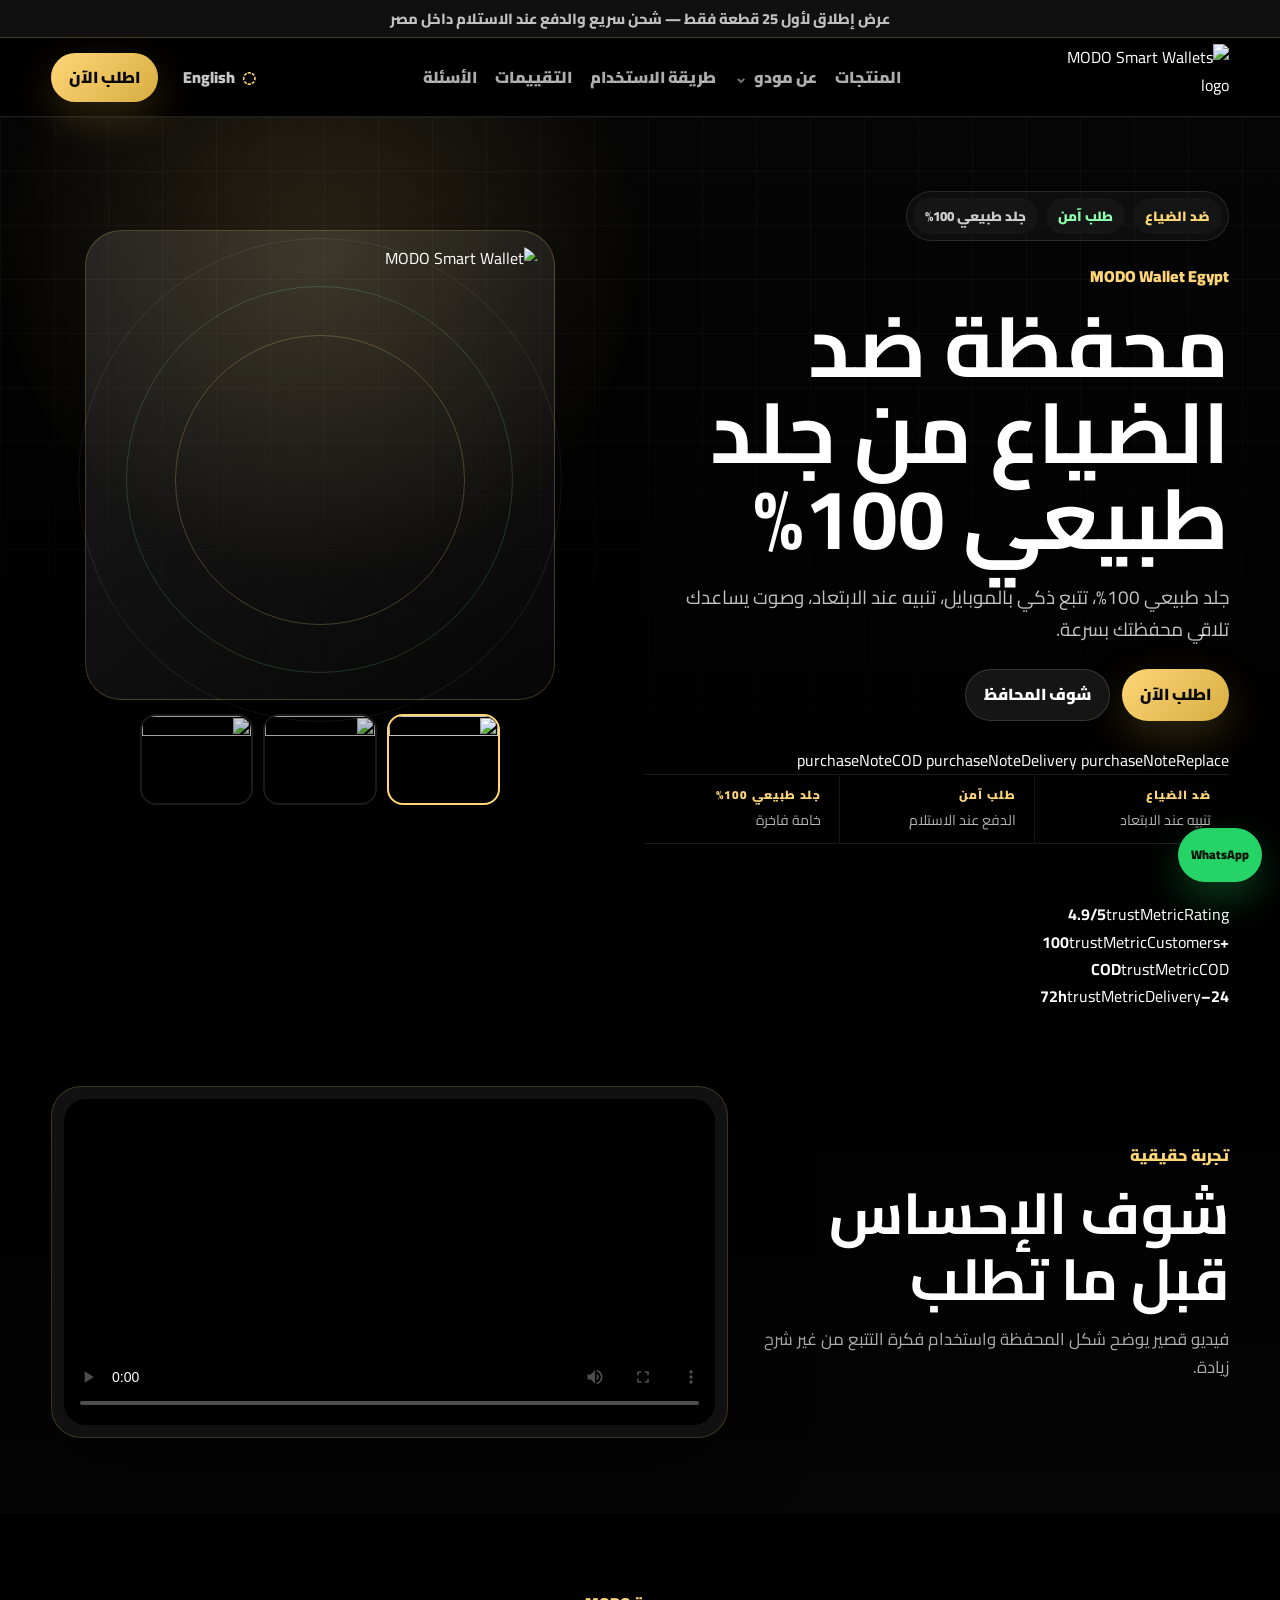
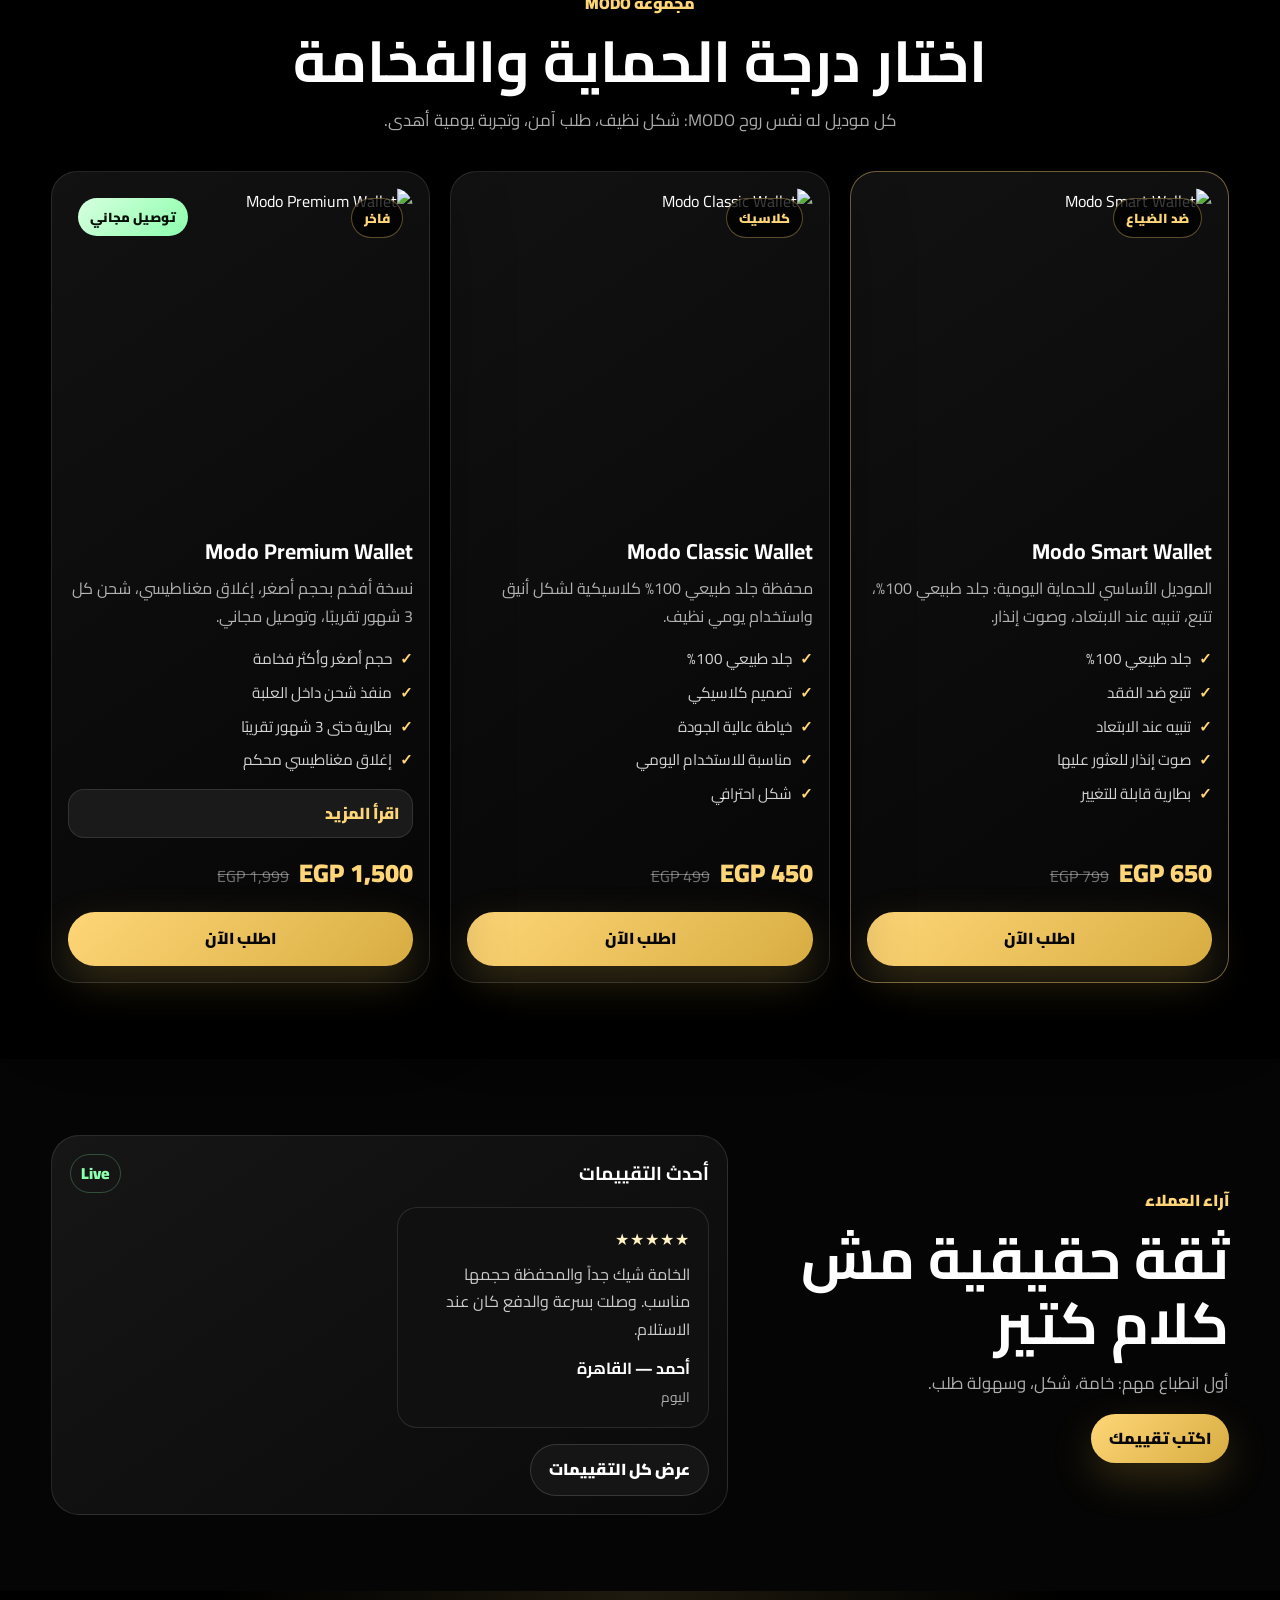
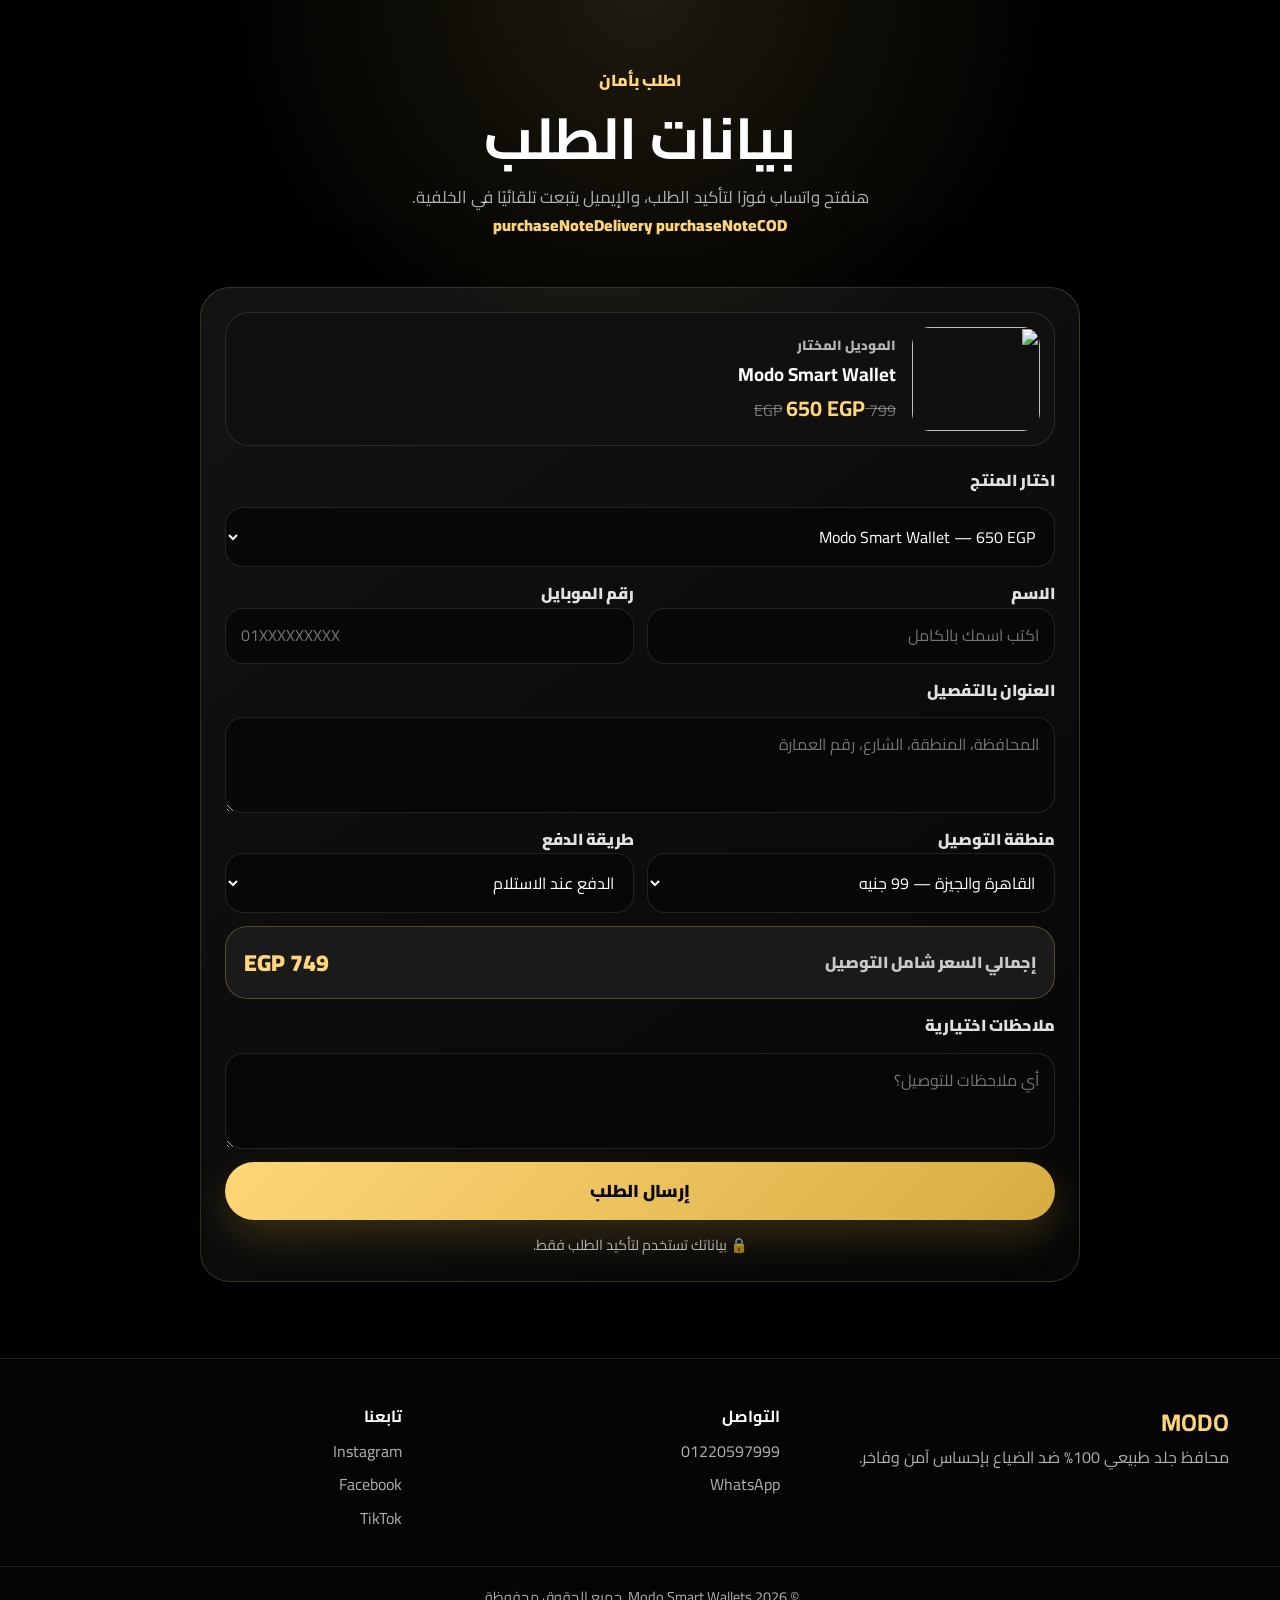
==== commit 3e2be613: "Add purchase notes and trust metrics section Added purchase notes and trust metrics to enhance user " ====
--- a/index.html
+++ b/index.html
@@ -74,6 +74,11 @@
             <a href="#order" class="btn btn-primary" data-i18n="heroCTA">اطلب الآن</a>
             <a href="#products" class="btn btn-secondary" data-i18n="heroExplore">شوف المحافظ</a>
           </div>
+          <div class="purchase-notes" aria-label="Order trust details">
+            <span data-i18n="purchaseNoteCOD">الدفع عند الاستلام</span>
+            <span data-i18n="purchaseNoteDelivery">توصيل 24–72 ساعة</span>
+            <span data-i18n="purchaseNoteReplace">استبدال 7 أيام لعيب التصنيع</span>
+          </div>
           <div class="signal-row">
             <div><strong data-i18n="signal1Title">Anti-loss</strong><span data-i18n="signal1Text">تنبيه عند الابتعاد</span></div>
             <div><strong data-i18n="signal2Title">Safe order</strong><span data-i18n="signal2Text">الدفع عند الاستلام</span></div>
@@ -97,23 +102,12 @@
       </div>
     </section>
 
-    <section class="identity-band">
-      <div class="container identity-grid">
-        <article class="identity-card reveal">
-          <span>01</span>
-          <h2 data-i18n="identity1Title">Anti-loss by design</h2>
-          <p data-i18n="identity1Text">المحفظة مش مجرد شكل. الفكرة الأساسية إنك تاخد تنبيه وتقدر تخليها ترن لما تختفي.</p>
-        </article>
-        <article class="identity-card reveal">
-          <span>02</span>
-          <h2 data-i18n="identity2Title">Safer checkout</h2>
-          <p data-i18n="identity2Text">الدفع عند الاستلام، تأكيد واتساب، واستبدال 7 أيام في حالة عيب تصنيع.</p>
-        </article>
-        <article class="identity-card reveal">
-          <span>03</span>
-          <h2 data-i18n="identity3Title">100% Natural Leather</h2>
-          <p data-i18n="identity3Text">جلد طبيعي 100% وتشطيب هادي يناسب الشغل، الخروج، والهدايا.</p>
-        </article>
+    <section class="trust-strip-section">
+      <div class="container trust-strip">
+        <div><strong>4.9/5</strong><span data-i18n="trustMetricRating">تقييم العملاء</span></div>
+        <div><strong>+100</strong><span data-i18n="trustMetricCustomers">عميل داخل مصر</span></div>
+        <div><strong>COD</strong><span data-i18n="trustMetricCOD">الدفع عند الاستلام</span></div>
+        <div><strong>24–72h</strong><span data-i18n="trustMetricDelivery">توصيل سريع</span></div>
       </div>
     </section>
 
@@ -165,6 +159,8 @@
             <select id="reviewRating"><option value="5">★★★★★ 5</option><option value="4">★★★★☆ 4</option><option value="3">★★★☆☆ 3</option></select>
             <label for="reviewText" data-i18n="reviewTextLabel">رأيك في المنتج</label>
             <textarea id="reviewText" required></textarea>
+            <label for="reviewImage" data-i18n="reviewImageLabel">صورة اختيارية للمنتج</label>
+            <input id="reviewImage" type="file" accept="image/*">
             <button class="btn btn-primary" type="submit" id="reviewSubmitBtn" data-i18n="submitReview">نشر التقييم مباشرة</button>
             <p class="form-note" id="reviewStatus" data-i18n="reviewStatusReady">التقييم سيظهر مباشرة بعد النشر.</p>
           </form>
@@ -178,6 +174,10 @@
           <span data-i18n="orderEyebrow">اطلب بأمان</span>
           <h2 data-i18n="orderTitle">بيانات الطلب</h2>
           <p data-i18n="orderSubtitle">هنفتح واتساب فورًا لتأكيد الطلب، والإيميل يتبعت تلقائيًا في الخلفية.</p>
+          <div class="checkout-trust-notes">
+            <span data-i18n="purchaseNoteCOD">الدفع عند الاستلام</span>
+            <span data-i18n="purchaseNoteDelivery">توصيل 24–72 ساعة</span>
+          </div>
         </div>
 
         <form class="order-form reveal" id="orderForm">
--- a/style.css
+++ b/style.css
@@ -294,6 +294,80 @@
   box-shadow: var(--shadow);
 }
 .video-shell video { width: 100%; max-height: 520px; object-fit: contain; border-radius: 22px; background: #000; }
+
+.founder-story-section {
+  background:
+    radial-gradient(circle at 78% 8%, rgba(255,214,119,.08), transparent 28%),
+    #000;
+}
+.founder-story-grid {
+  display: grid;
+  grid-template-columns: 1.05fr .95fr;
+  gap: 28px;
+  align-items: start;
+}
+.founder-story-copy,
+.founder-story-panel {
+  border-block: 1px solid rgba(255,255,255,.1);
+  padding: 28px 0;
+}
+.founder-story-copy > span {
+  display: inline-flex;
+  color: var(--gold-soft);
+  font-size: .82rem;
+  font-weight: 950;
+  letter-spacing: .08em;
+  text-transform: uppercase;
+  margin-bottom: 12px;
+}
+.founder-story-copy h2 {
+  max-width: 720px;
+  font-size: clamp(1.75rem, 3.5vw, 3rem);
+  line-height: 1.18;
+  margin-bottom: 18px;
+}
+.story-paragraphs {
+  display: grid;
+  gap: 12px;
+  max-width: 720px;
+}
+.story-paragraphs p,
+.story-human-note {
+  color: rgba(255,255,255,.68);
+  font-size: 1rem;
+  line-height: 1.9;
+}
+.story-value-list {
+  list-style: none;
+  display: grid;
+  gap: 14px;
+  margin-bottom: 22px;
+}
+.story-value-list li {
+  display: grid;
+  grid-template-columns: 26px 1fr;
+  gap: 10px;
+  align-items: start;
+  padding-bottom: 14px;
+  border-bottom: 1px solid rgba(255,255,255,.08);
+}
+.story-value-list span {
+  color: var(--gold-soft);
+  font-weight: 950;
+  line-height: 1.5;
+}
+.story-value-list strong {
+  color: rgba(255,255,255,.9);
+  font-size: 1rem;
+  line-height: 1.65;
+}
+.story-highlight-line {
+  color: var(--gold-soft);
+  font-weight: 950;
+  font-size: 1.08rem;
+  line-height: 1.8;
+  margin-bottom: 12px;
+}
 
 .products-grid { display: grid; grid-template-columns: repeat(3, 1fr); gap: 20px; }
 .product-card {
@@ -488,6 +562,8 @@
   .menu-btn { display: inline-flex; }
   .mini-cta { display: none; }
   .hero-grid, .demo-grid, .proof-layout { grid-template-columns: 1fr; }
+  .founder-story-grid { grid-template-columns: 1fr; gap: 0; }
+  .founder-story-panel { border-top: 0; }
   .hero-device { min-height: auto; padding-top: 18px; }
   .identity-grid, .products-grid { grid-template-columns: 1fr; }
   .identity-card:not(:last-child) {
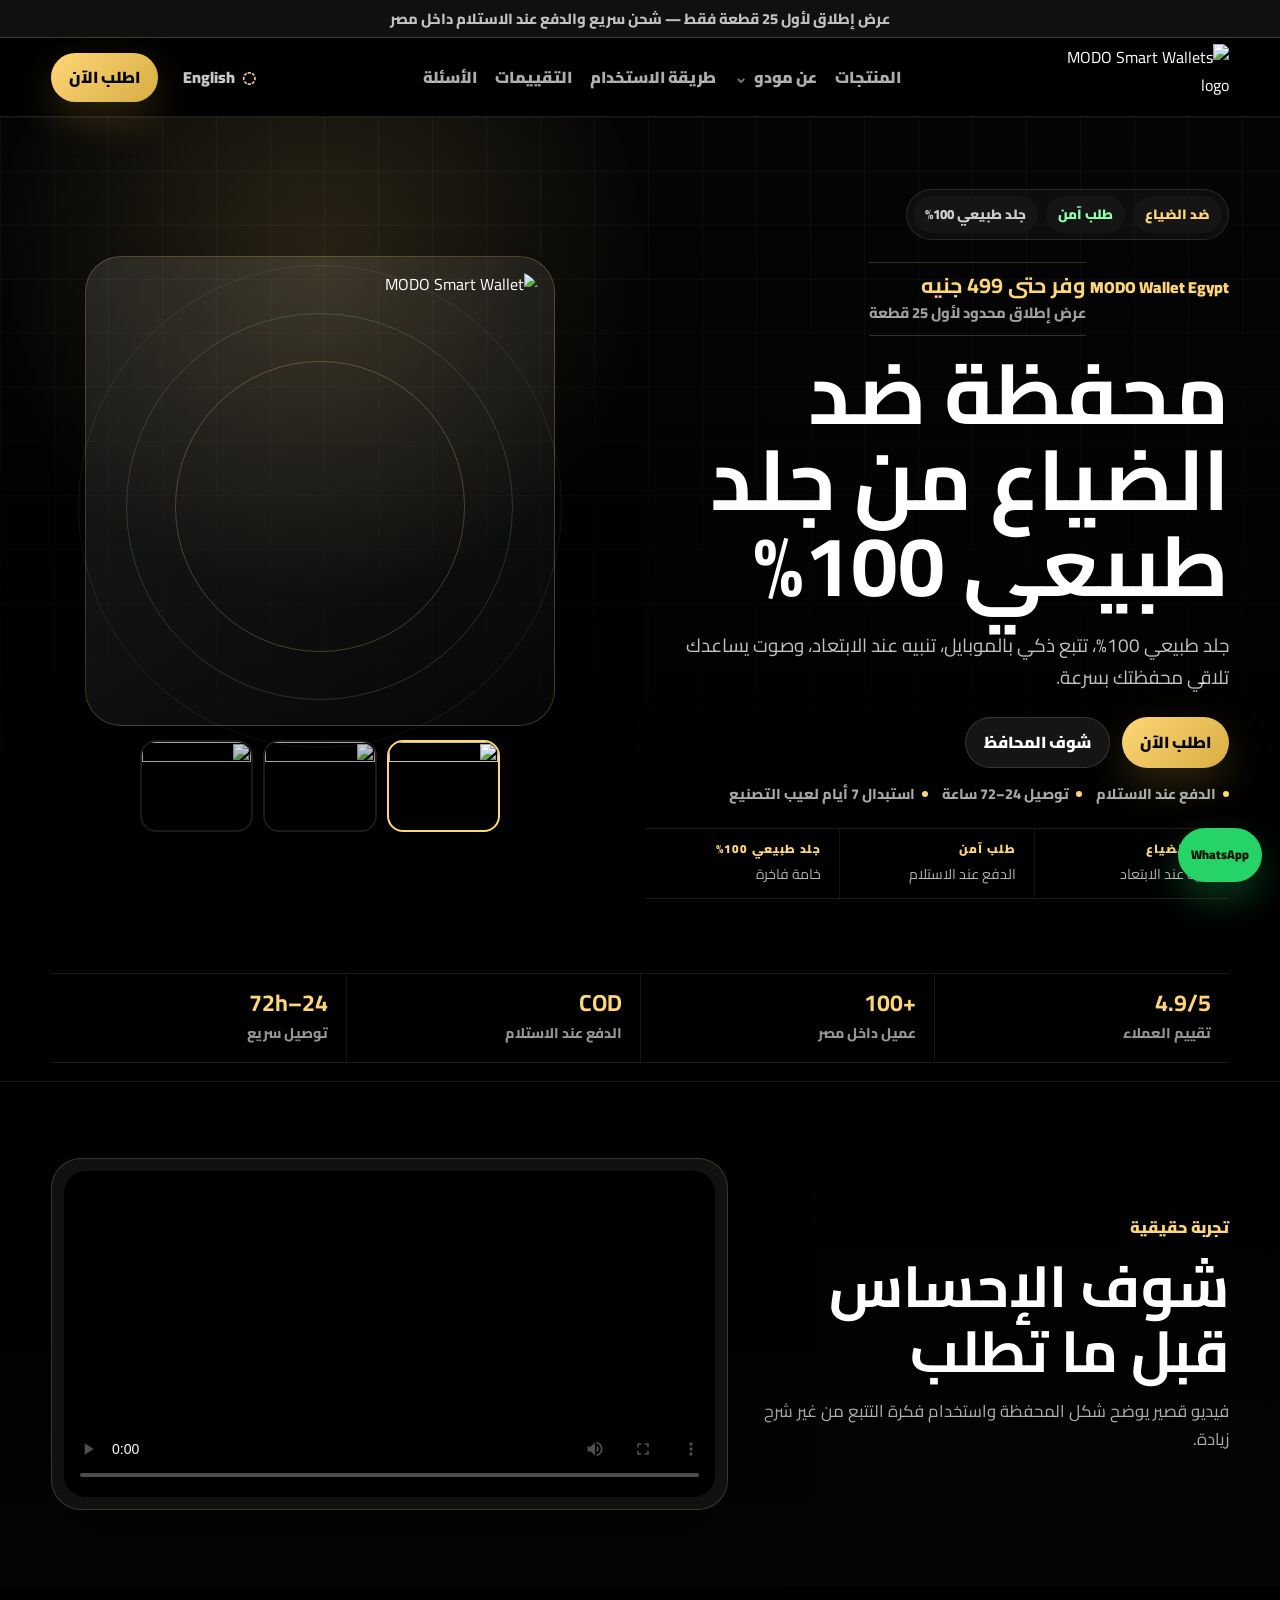
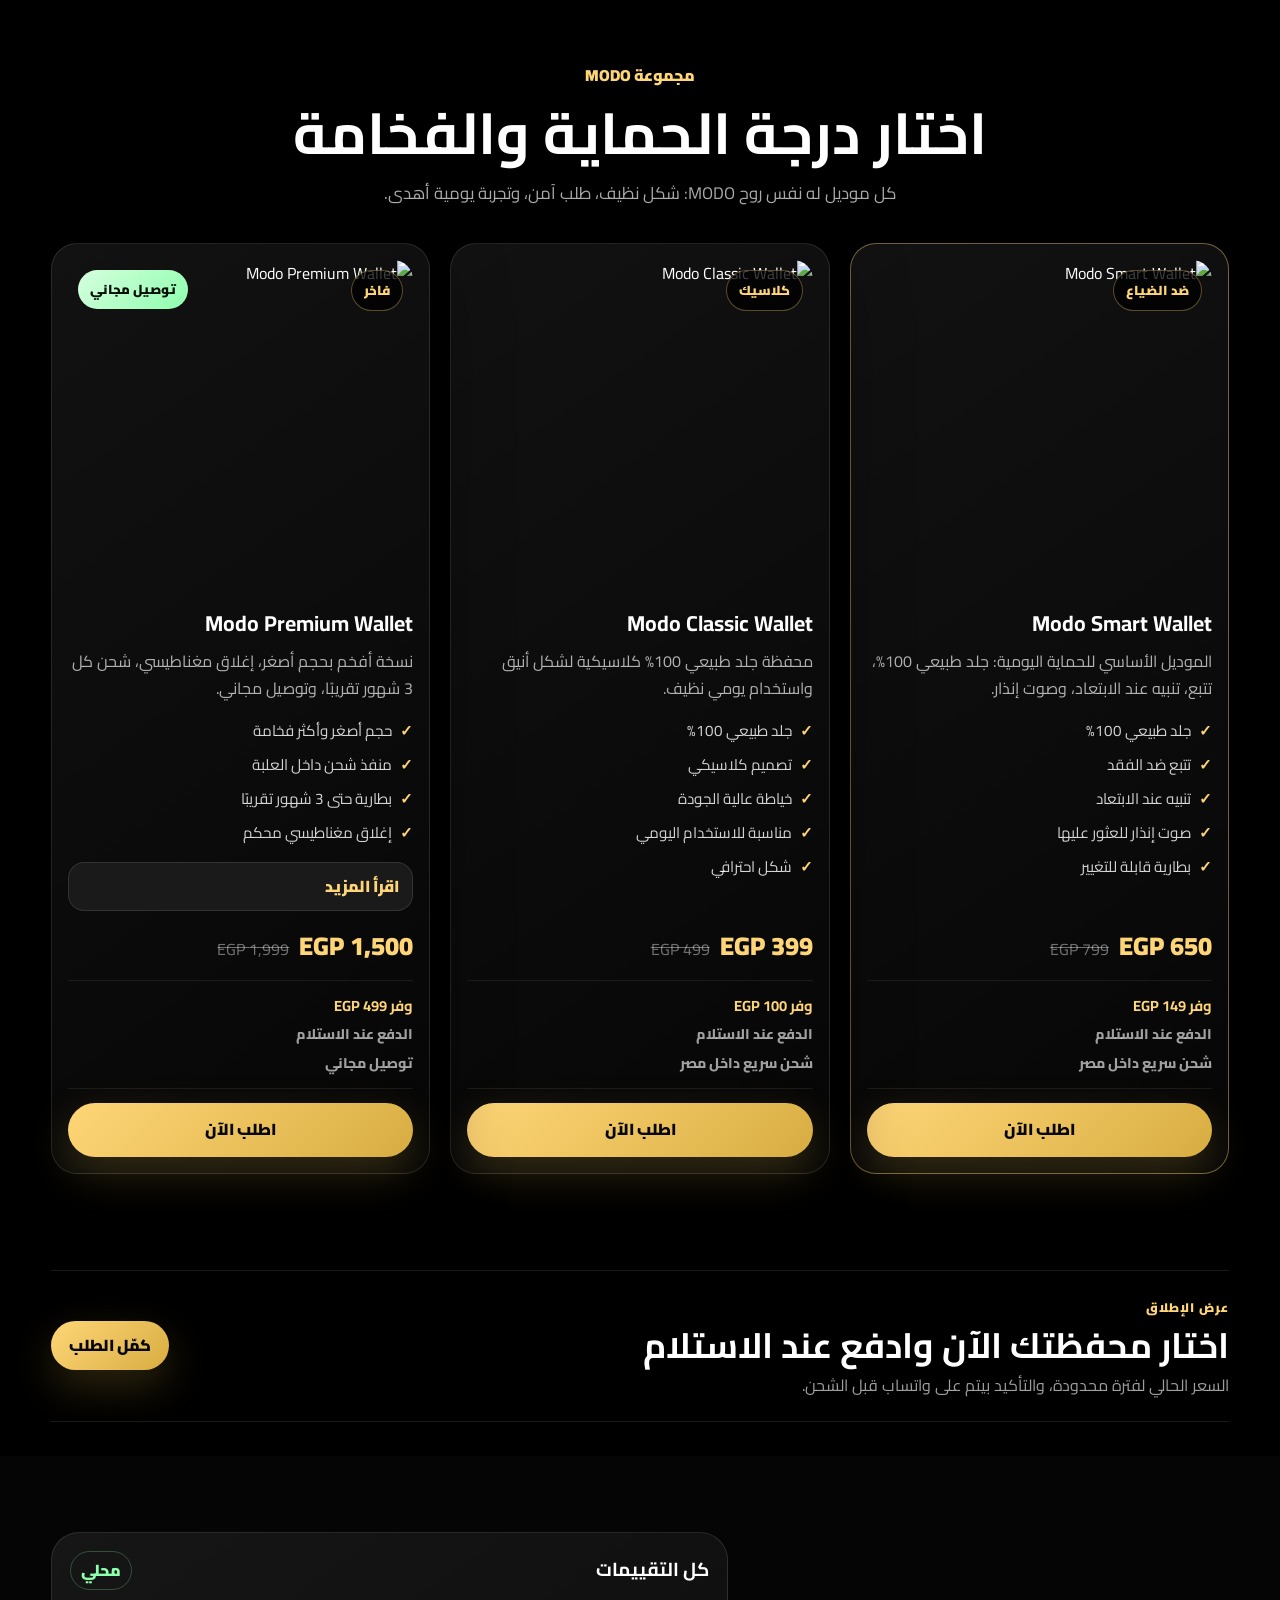
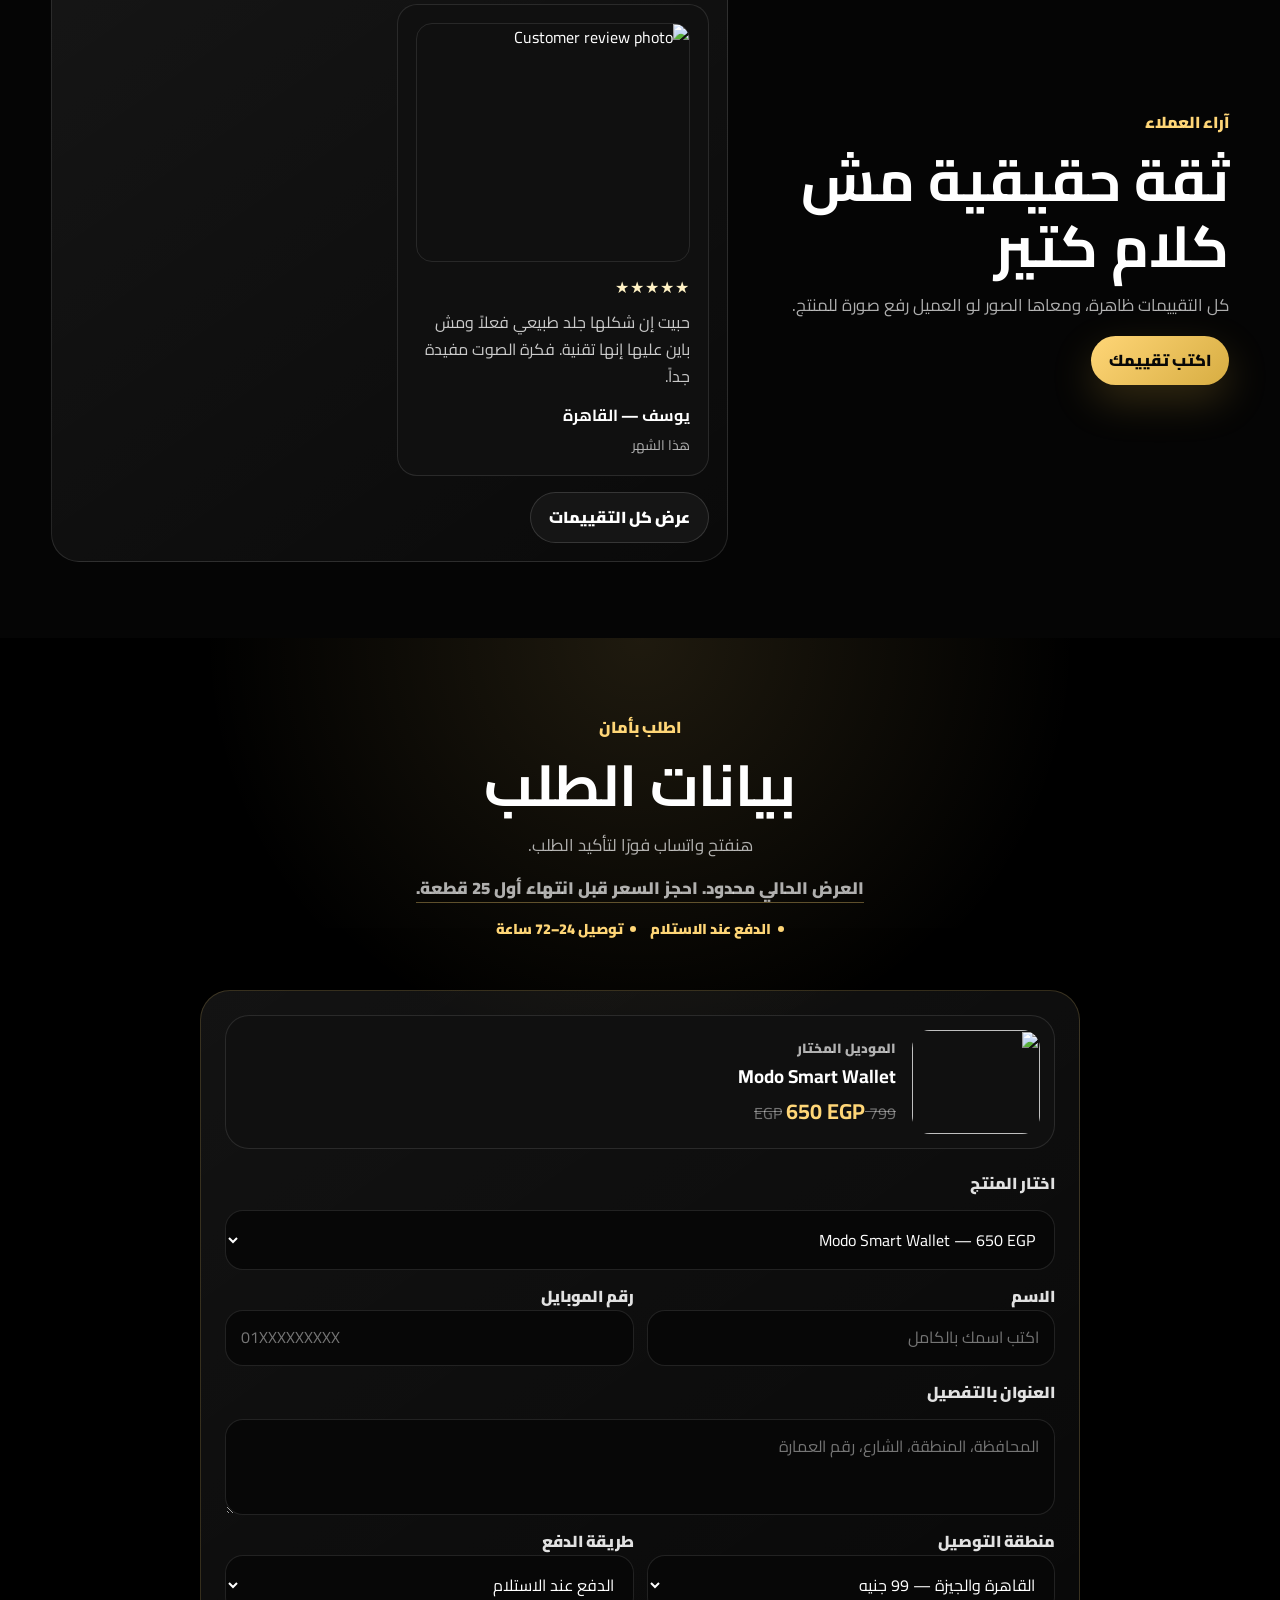
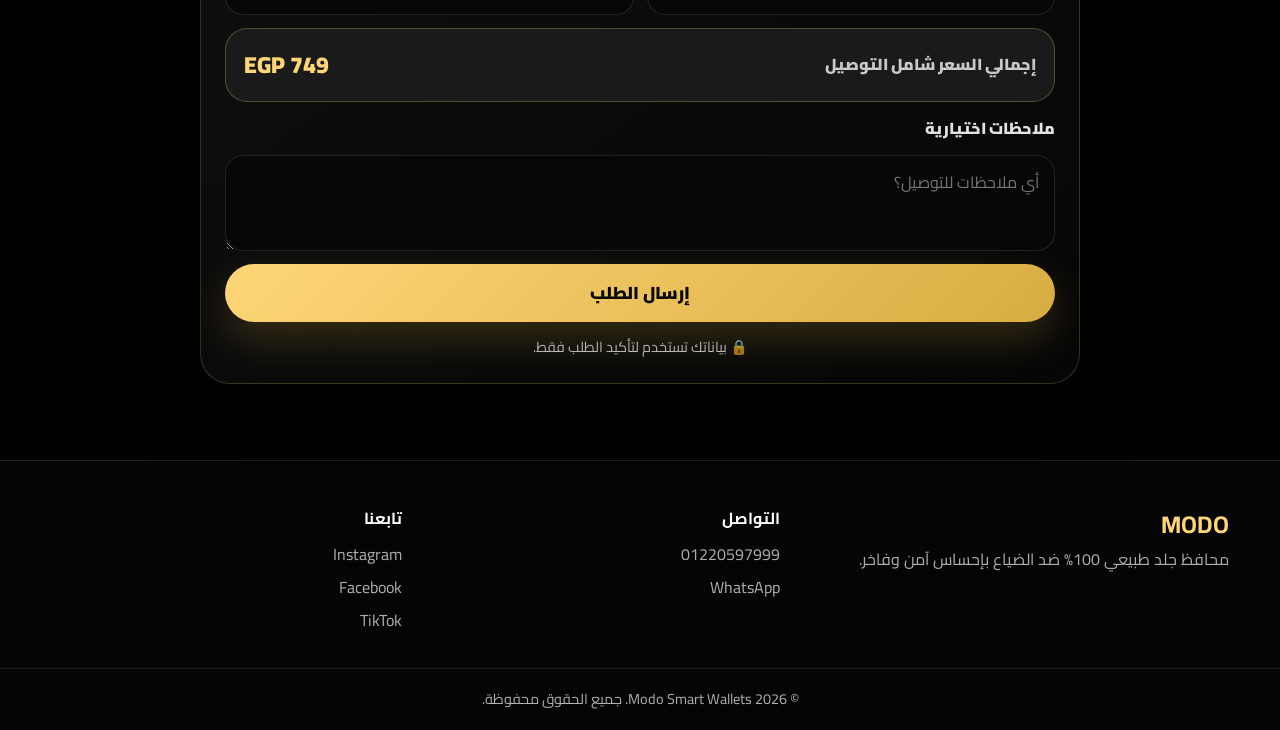
==== commit b91bf8c7: "Update index.html" ====
--- a/index.html
+++ b/index.html
@@ -68,6 +68,10 @@
             <span data-i18n="brandLeather">100% Leather</span>
           </div>
           <p class="hero-kicker" data-i18n="heroKicker">MODO Wallet Egypt</p>
+          <div class="launch-offer-line">
+            <strong data-i18n="launchOfferStrong">وفر حتى 499 جنيه</strong>
+            <span data-i18n="launchOfferText">عرض إطلاق محدود لأول 25 قطعة</span>
+          </div>
           <h1 data-i18n="heroTitle">محفظة ضد الضياع بإحساس فاخر</h1>
           <p class="hero-subtitle" data-i18n="heroSubtitle">جلد طبيعي 100%، تتبع ذكي بالموبايل، تنبيه عند الابتعاد، وصوت يساعدك تلاقي محفظتك بسرعة.</p>
           <div class="hero-actions">
@@ -132,6 +136,17 @@
           <p data-i18n="productsSubtitle">كل موديل له نفس روح MODO: شكل نظيف، طلب آمن، وتجربة يومية أهدى.</p>
         </div>
         <div class="products-grid" id="productsGrid"></div>
+      </div>
+    </section>
+
+    <section class="conversion-band-section">
+      <div class="container conversion-band">
+        <div>
+          <span data-i18n="conversionBandEyebrow">عرض الإطلاق</span>
+          <h2 data-i18n="conversionBandTitle">اختار محفظتك الآن وادفع عند الاستلام</h2>
+          <p data-i18n="conversionBandText">السعر الحالي لفترة محدودة، والتأكيد بيتم على واتساب قبل الشحن.</p>
+        </div>
+        <a href="#order" class="btn btn-primary" data-i18n="conversionBandCTA">كمّل الطلب</a>
       </div>
     </section>
 
@@ -174,6 +189,7 @@
           <span data-i18n="orderEyebrow">اطلب بأمان</span>
           <h2 data-i18n="orderTitle">بيانات الطلب</h2>
           <p data-i18n="orderSubtitle">هنفتح واتساب فورًا لتأكيد الطلب، والإيميل يتبعت تلقائيًا في الخلفية.</p>
+          <p class="order-urgency" data-i18n="orderUrgency">العرض الحالي محدود. احجز السعر قبل انتهاء أول 25 قطعة.</p>
           <div class="checkout-trust-notes">
             <span data-i18n="purchaseNoteCOD">الدفع عند الاستلام</span>
             <span data-i18n="purchaseNoteDelivery">توصيل 24–72 ساعة</span>
@@ -260,3 +276,4 @@
   <script type="module" src="script.js"></script>
 </body>
 </html>
+
--- a/style.css
+++ b/style.css
@@ -162,6 +162,23 @@
   font-weight: 900;
   margin-bottom: 12px;
 }
+.launch-offer-line {
+  display: inline-grid;
+  gap: 2px;
+  padding: 10px 0;
+  margin-bottom: 14px;
+  border-block: 1px solid rgba(255,214,119,.2);
+}
+.launch-offer-line strong {
+  color: var(--gold-soft);
+  font-size: clamp(1.05rem, 2.4vw, 1.35rem);
+  line-height: 1.15;
+}
+.launch-offer-line span {
+  color: rgba(255,255,255,.62);
+  font-size: .92rem;
+  font-weight: 800;
+}
 .hero h1 {
   font-size: clamp(2.8rem, 6.6vw, 6.7rem);
   line-height: 1.02;
@@ -176,6 +193,42 @@
   margin-bottom: 24px;
 }
 .hero-actions { display: flex; flex-wrap: wrap; gap: 12px; margin-bottom: 26px; }
+.purchase-notes,
+.checkout-trust-notes {
+  display: flex;
+  flex-wrap: wrap;
+  gap: 8px 14px;
+  margin: -12px 0 22px;
+  color: rgba(255,255,255,.66);
+  font-size: .9rem;
+  font-weight: 800;
+}
+.purchase-notes span,
+.checkout-trust-notes span {
+  display: inline-flex;
+  align-items: center;
+  gap: 7px;
+}
+.purchase-notes span::before,
+.checkout-trust-notes span::before {
+  content: "";
+  width: 6px;
+  height: 6px;
+  border-radius: 50%;
+  background: var(--gold-soft);
+}
+.checkout-trust-notes {
+  justify-content: center;
+  margin: 14px 0 0;
+}
+.order-urgency {
+  width: fit-content;
+  margin: 14px auto 0;
+  color: var(--gold-soft);
+  font-weight: 900;
+  font-size: .96rem;
+  border-bottom: 1px solid rgba(255,214,119,.35);
+}
 .signal-row {
   display: grid;
   grid-template-columns: repeat(3, 1fr);
@@ -242,6 +295,65 @@
   padding: 18px 0;
   background: #050505;
   border-block: 1px solid var(--line);
+}
+
+.trust-strip-section {
+  padding: 18px 0;
+  background: #000;
+  border-bottom: 1px solid rgba(255,255,255,.08);
+}
+.trust-strip {
+  display: grid;
+  grid-template-columns: repeat(4, 1fr);
+  border-block: 1px solid rgba(255,255,255,.1);
+}
+.trust-strip div {
+  padding: 16px 18px;
+}
+.trust-strip div:not(:last-child) {
+  border-inline-end: 1px solid rgba(255,255,255,.08);
+}
+.trust-strip strong {
+  display: block;
+  color: var(--gold-soft);
+  font-size: clamp(1.05rem, 2.4vw, 1.45rem);
+  line-height: 1.1;
+  margin-bottom: 4px;
+}
+.trust-strip span {
+  color: rgba(255,255,255,.58);
+  font-size: .88rem;
+  font-weight: 800;
+}
+
+.conversion-band-section {
+  padding: 20px 0 34px;
+  background: #000;
+}
+.conversion-band {
+  display: flex;
+  align-items: center;
+  justify-content: space-between;
+  gap: 18px;
+  padding: 22px 0;
+  border-block: 1px solid rgba(255,255,255,.1);
+}
+.conversion-band span {
+  display: inline-flex;
+  color: var(--gold-soft);
+  font-size: .78rem;
+  font-weight: 950;
+  letter-spacing: .08em;
+  text-transform: uppercase;
+  margin-bottom: 6px;
+}
+.conversion-band h2 {
+  font-size: clamp(1.35rem, 3vw, 2.2rem);
+  line-height: 1.2;
+  margin-bottom: 5px;
+}
+.conversion-band p {
+  color: rgba(255,255,255,.62);
 }
 .identity-grid {
   display: grid;
@@ -406,6 +518,22 @@
 .price-row { margin-top: auto; display: flex; align-items: baseline; gap: 10px; margin-bottom: 16px; }
 .old-price { color: rgba(255,255,255,.42); text-decoration: line-through; white-space: nowrap; }
 .new-price { color: var(--gold-soft); font-size: 1.6rem; font-weight: 950; white-space: nowrap; }
+.product-sale-line {
+  display: grid;
+  gap: 5px;
+  margin: -4px 0 14px;
+  padding-block: 12px;
+  border-block: 1px solid rgba(255,255,255,.08);
+}
+.product-sale-line strong {
+  color: var(--gold-soft);
+  font-size: .92rem;
+}
+.product-sale-line span {
+  color: rgba(255,255,255,.62);
+  font-size: .88rem;
+  font-weight: 800;
+}
 .choose-btn { width: 100%; min-height: 54px; }
 
 .proof-section { background: #050505; }
@@ -420,6 +548,14 @@
 .reviews-grid { display: grid; grid-template-columns: repeat(2, 1fr); gap: 14px; }
 .review-card { background: #101010; border: 1px solid var(--line); border-radius: 20px; padding: 18px; }
 .reviews-grid.compact-one .review-card:nth-child(n+2) { display: none; }
+.review-card img {
+  width: 100%;
+  aspect-ratio: 1.15/1;
+  object-fit: cover;
+  border-radius: 16px;
+  border: 1px solid rgba(255,255,255,.1);
+  margin-bottom: 12px;
+}
 .stars { color: #fff2c5; margin-bottom: 8px; letter-spacing: 1px; }
 .review-card p { color: rgba(255,255,255,.78); margin-bottom: 12px; }
 .review-card strong { display: block; }
@@ -566,6 +702,9 @@
   .founder-story-panel { border-top: 0; }
   .hero-device { min-height: auto; padding-top: 18px; }
   .identity-grid, .products-grid { grid-template-columns: 1fr; }
+  .trust-strip { grid-template-columns: repeat(2, 1fr); }
+  .trust-strip div:nth-child(2) { border-inline-end: 0; }
+  .trust-strip div:nth-child(-n+2) { border-bottom: 1px solid rgba(255,255,255,.08); }
   .identity-card:not(:last-child) {
     border-inline-end: 0;
     border-bottom: 1px solid rgba(255,255,255,.1);
@@ -586,6 +725,17 @@
   .hero h1 { font-size: clamp(2rem, 11vw, 3.1rem); text-align: start; }
   .hero-subtitle { font-size: 1rem; }
   .hero-actions .btn { width: 100%; }
+  .conversion-band {
+    display: grid;
+  }
+  .conversion-band .btn {
+    width: 100%;
+  }
+  .purchase-notes {
+    margin-top: -10px;
+    display: grid;
+    gap: 7px;
+  }
   .signal-row { grid-template-columns: 1fr; }
   .signal-row div:not(:last-child) {
     border-inline-end: 0;
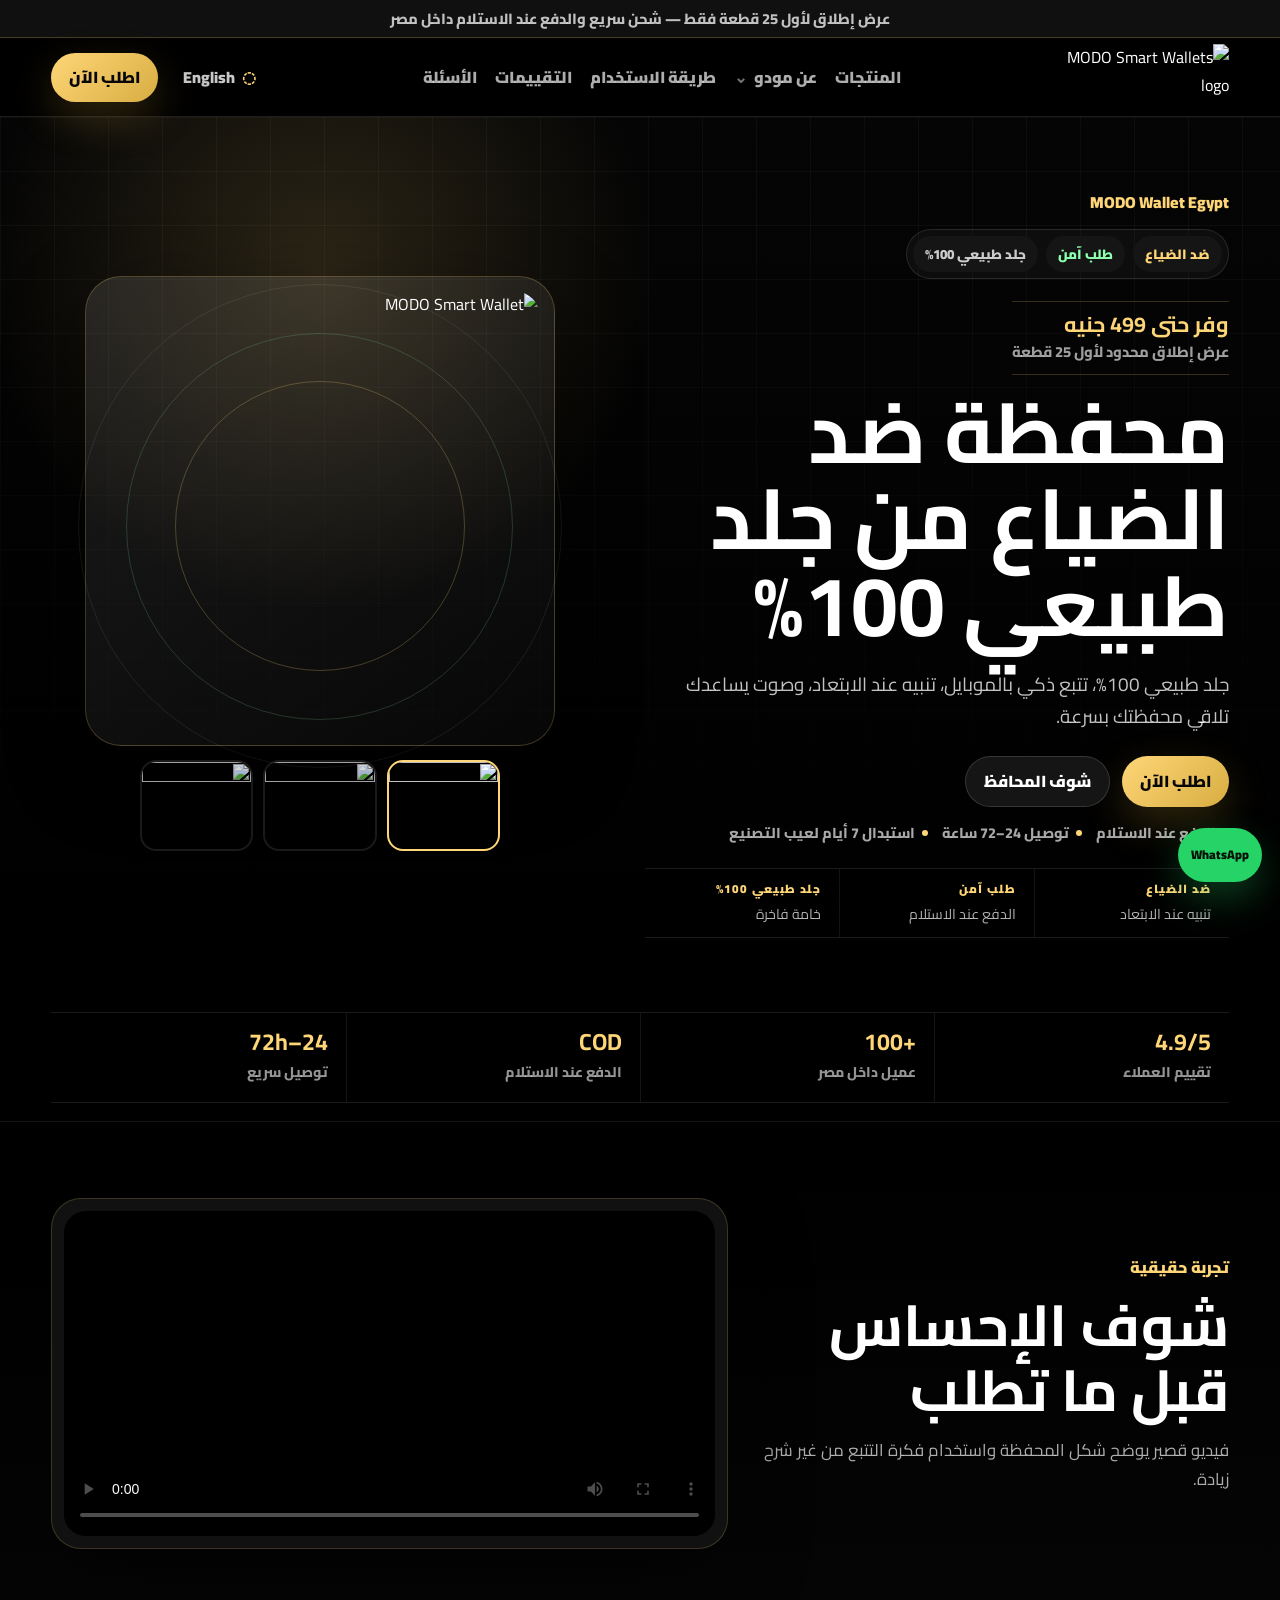
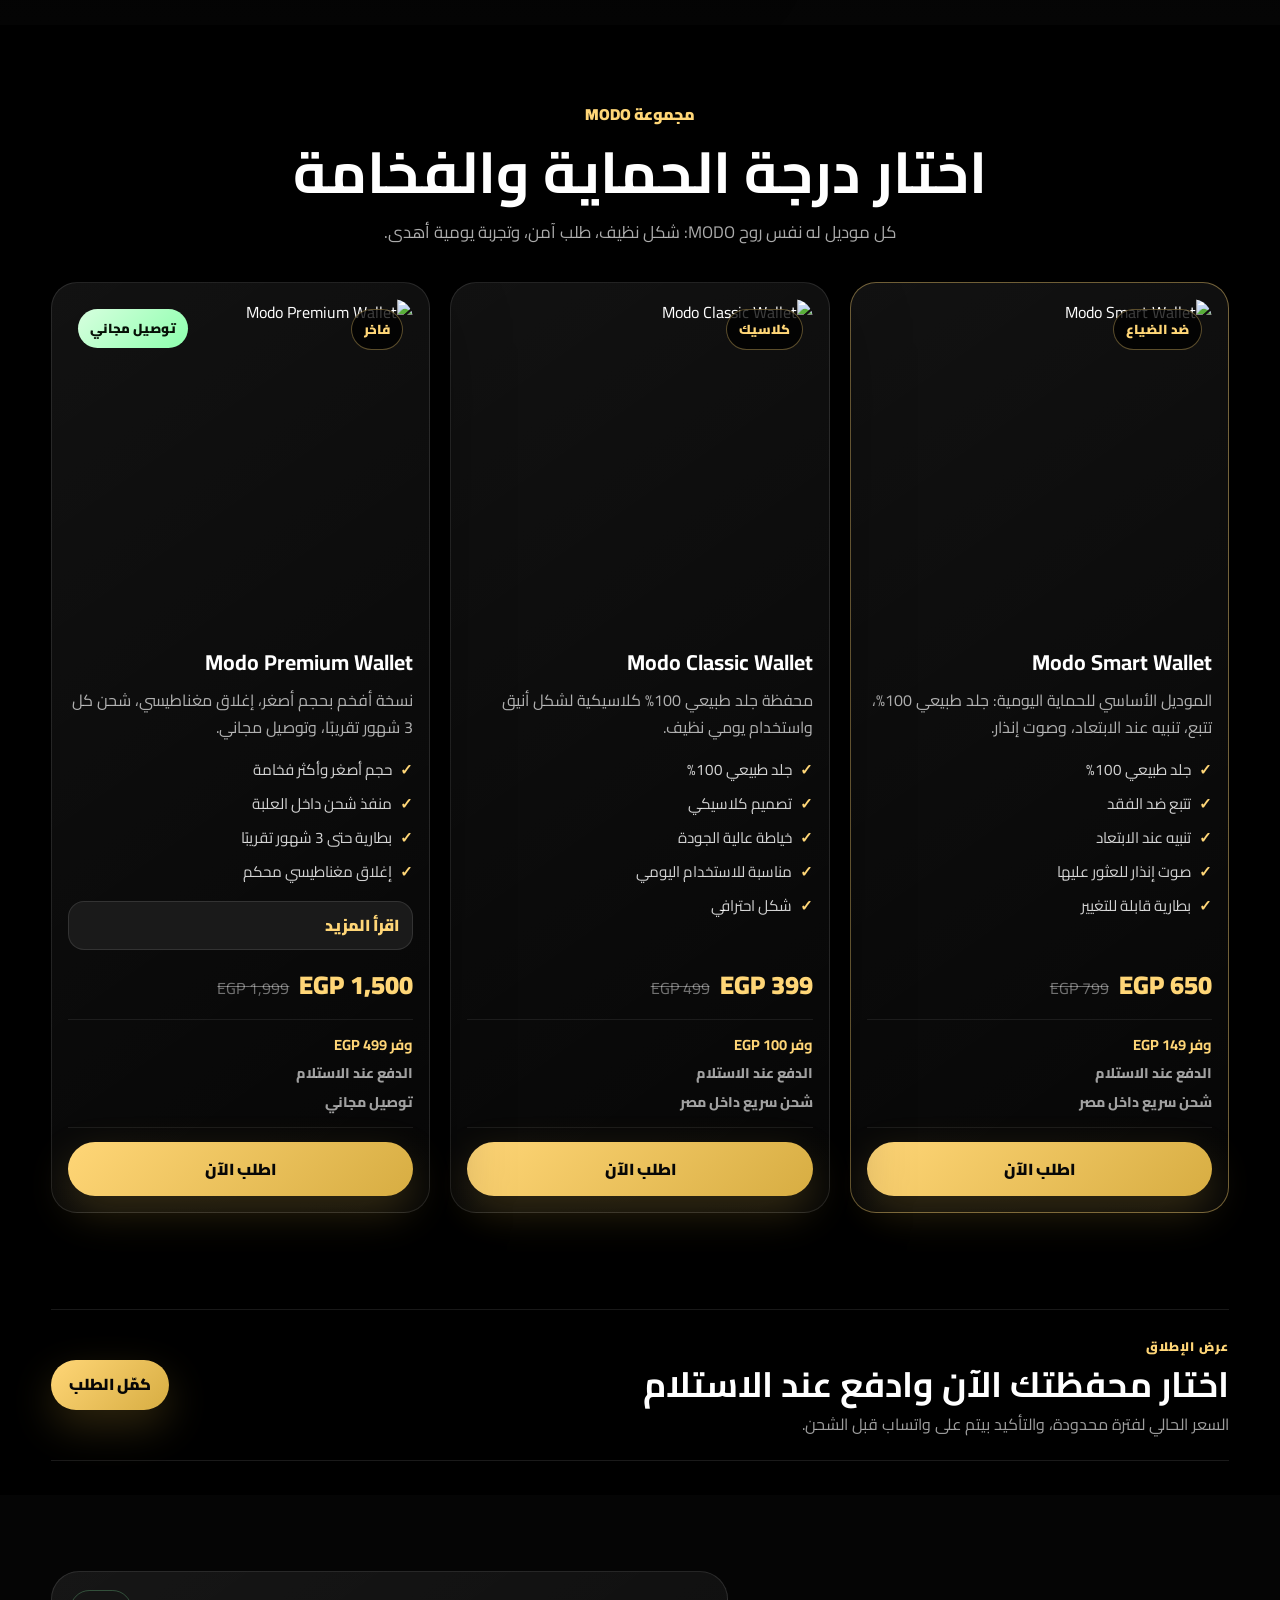
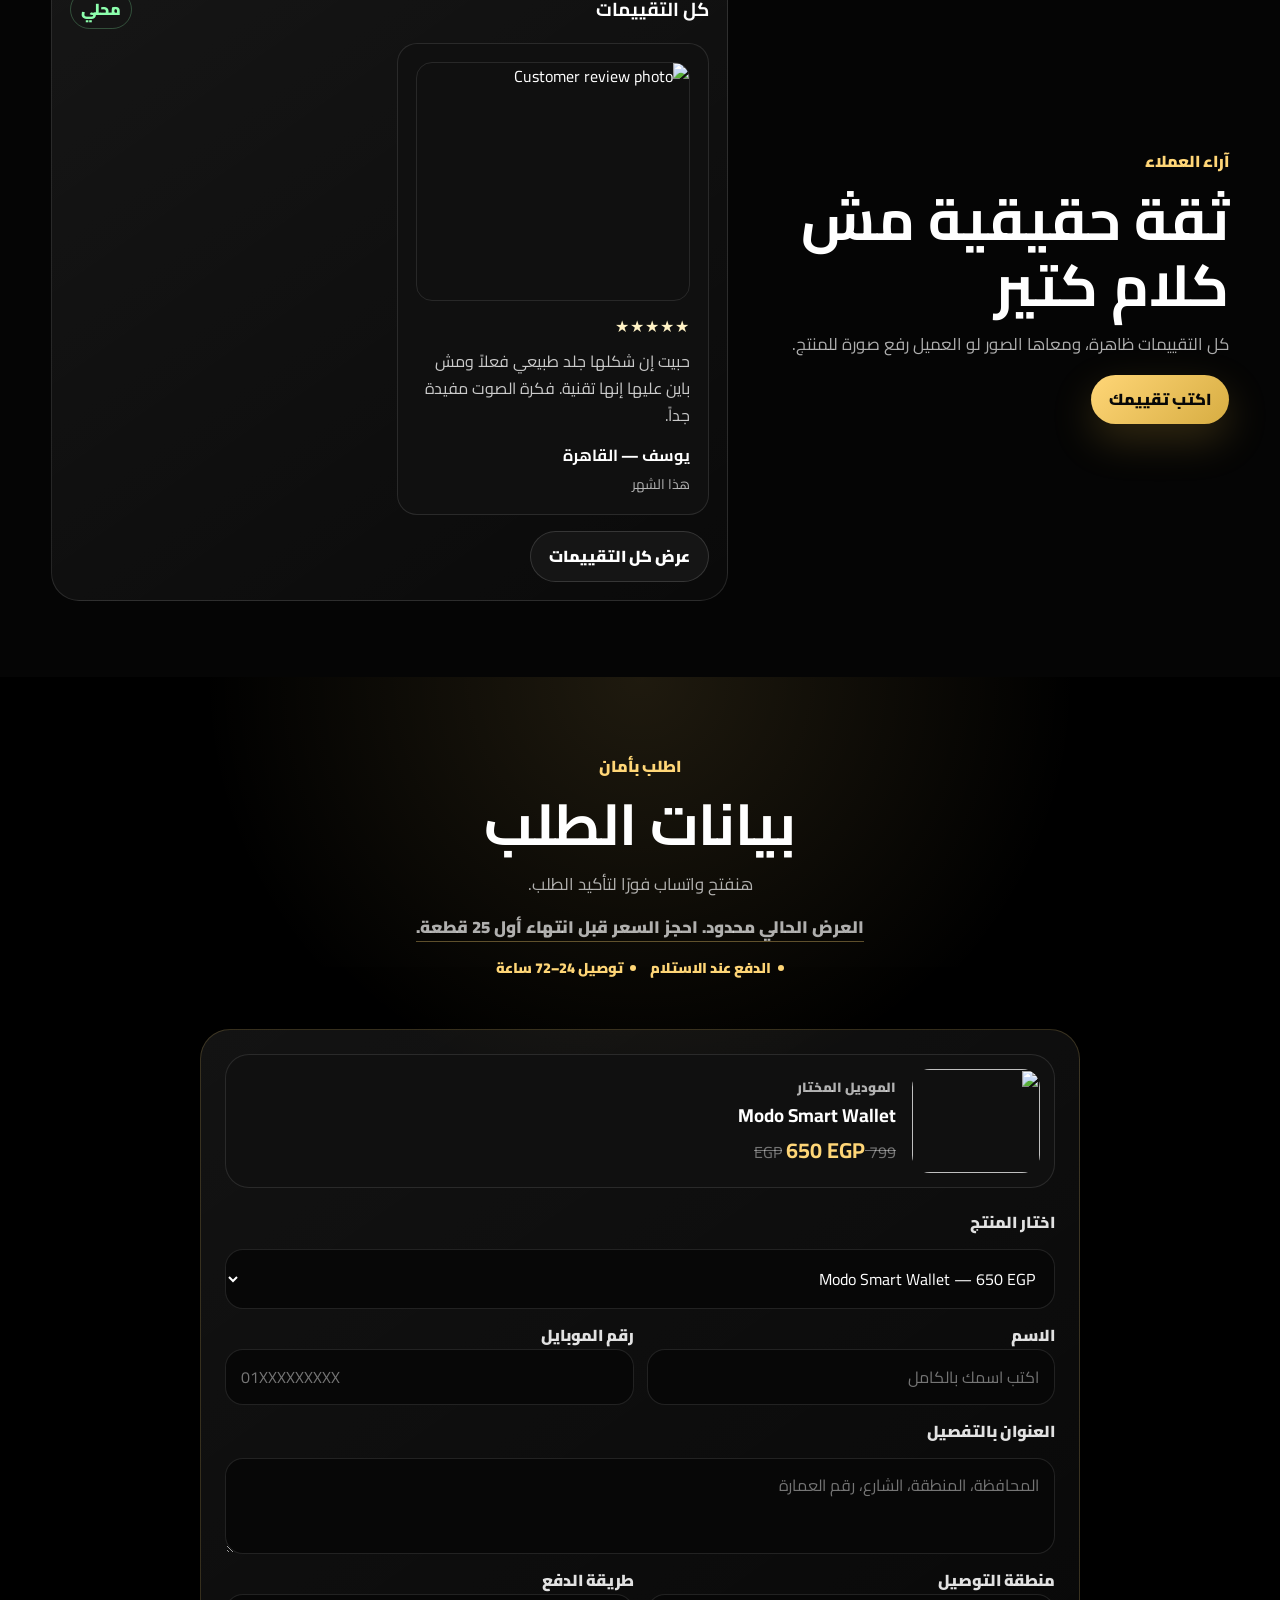
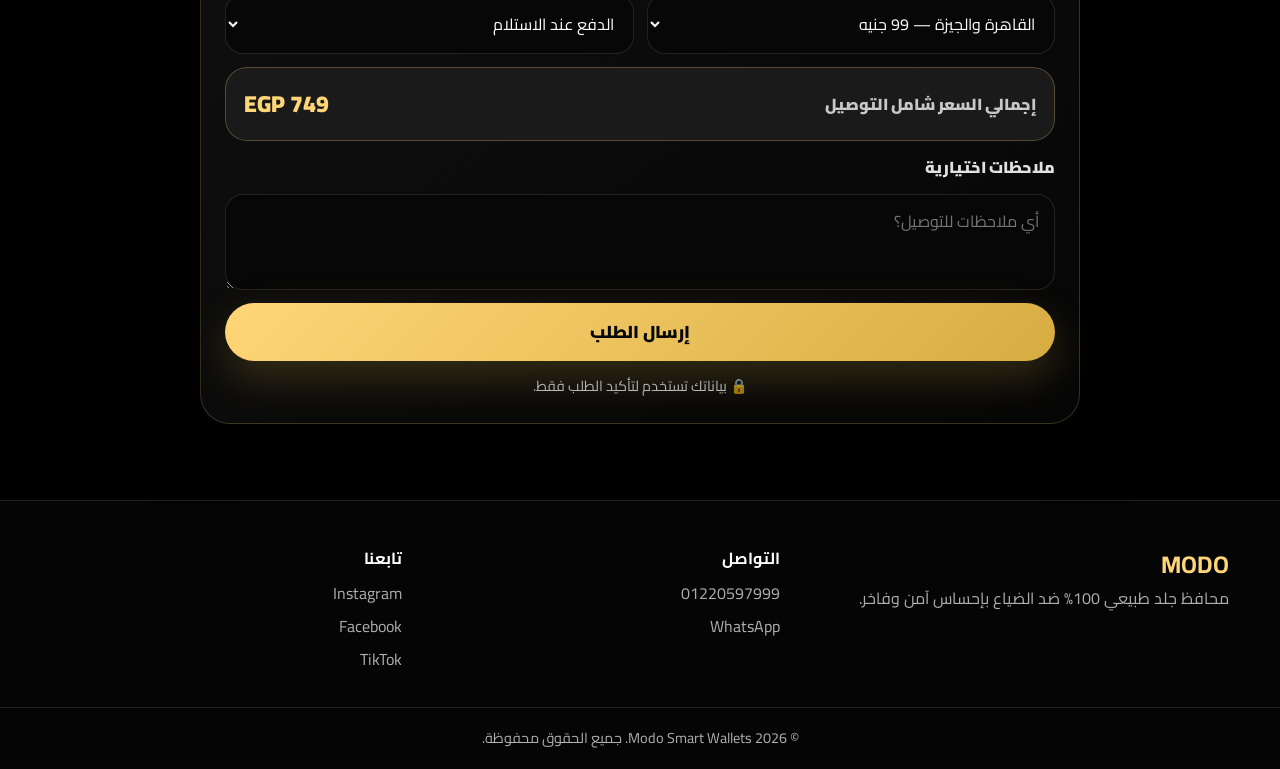
==== commit 99b3d83b: "Update index.html" ====
--- a/index.html
+++ b/index.html
@@ -62,12 +62,12 @@
     <section class="hero" id="home">
       <div class="container hero-grid">
         <div class="hero-copy reveal">
+          <p class="hero-kicker" data-i18n="heroKicker">MODO Wallet Egypt</p>
           <div class="brand-system" aria-label="MODO brand promises">
             <span data-i18n="brandAntiLoss">Anti-loss</span>
             <span data-i18n="brandSafe">Safe</span>
             <span data-i18n="brandLeather">100% Leather</span>
           </div>
-          <p class="hero-kicker" data-i18n="heroKicker">MODO Wallet Egypt</p>
           <div class="launch-offer-line">
             <strong data-i18n="launchOfferStrong">وفر حتى 499 جنيه</strong>
             <span data-i18n="launchOfferText">عرض إطلاق محدود لأول 25 قطعة</span>
@@ -276,4 +276,3 @@
   <script type="module" src="script.js"></script>
 </body>
 </html>
-
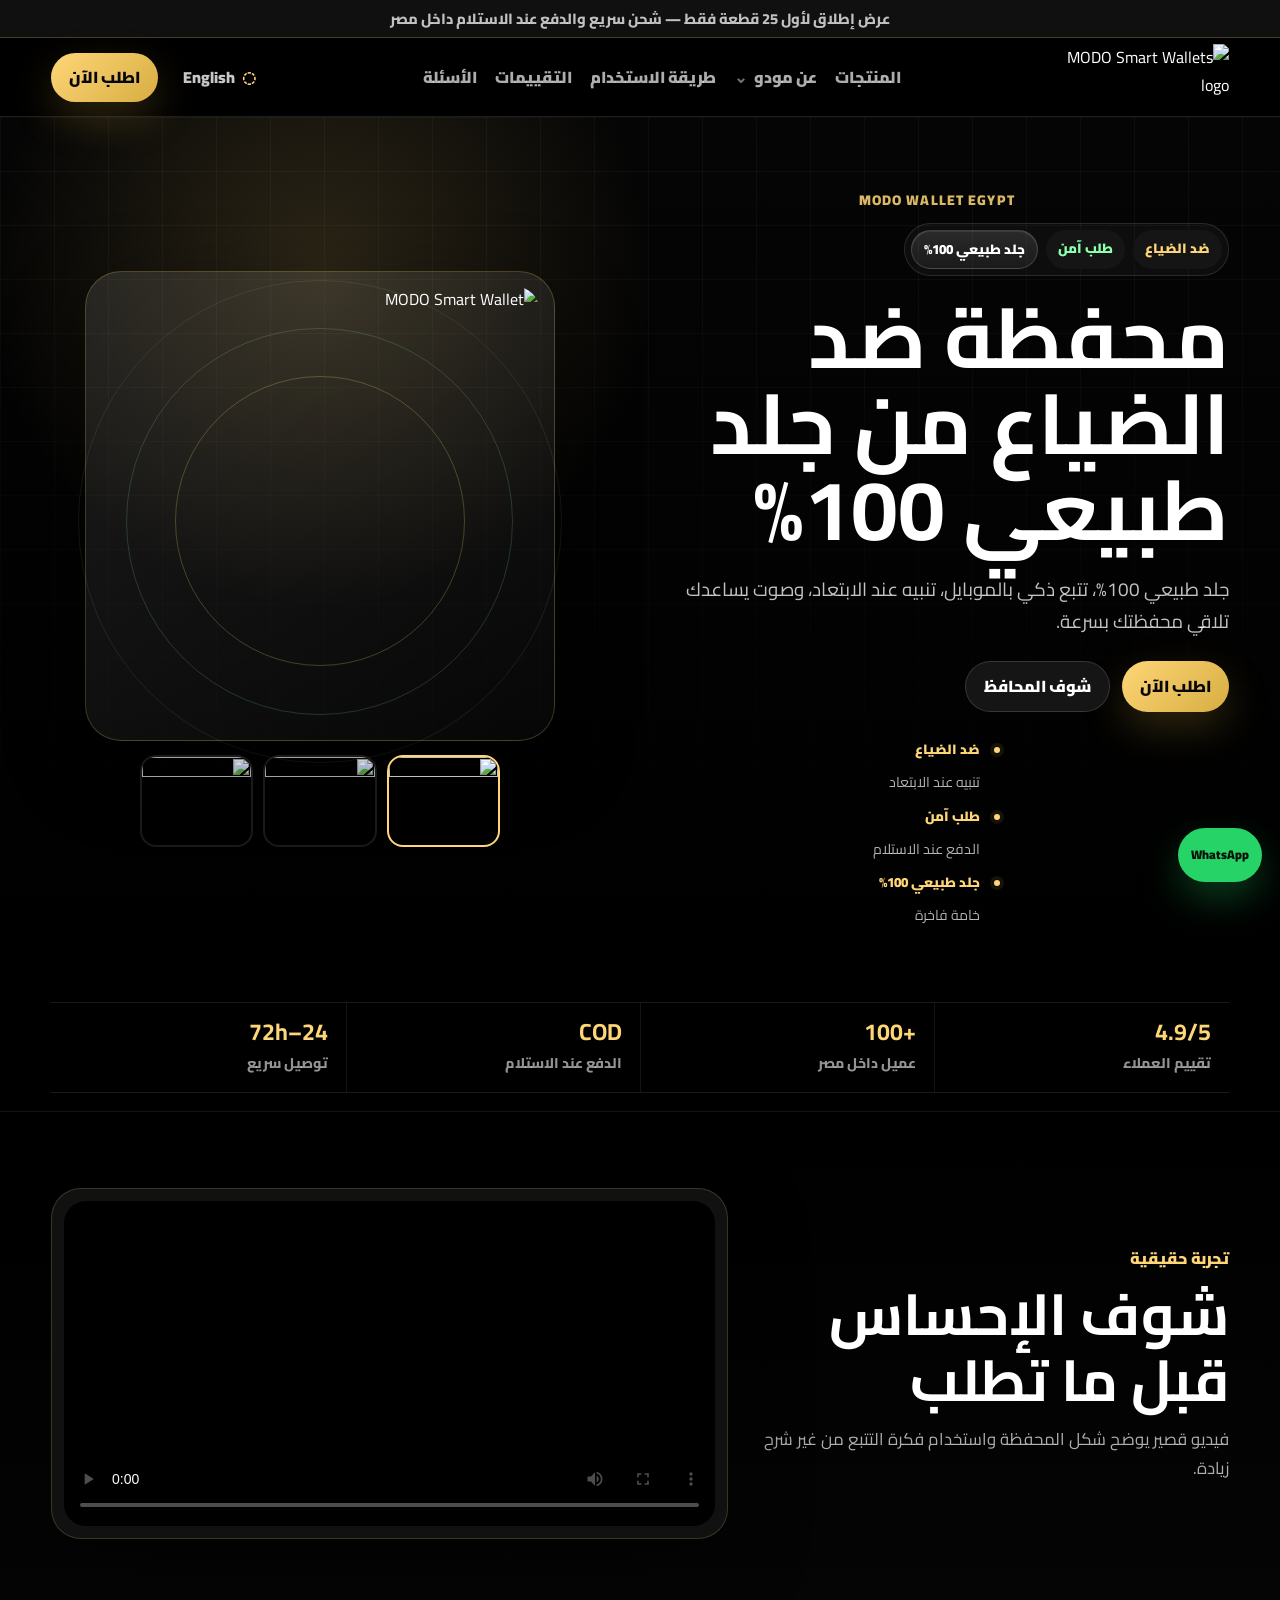
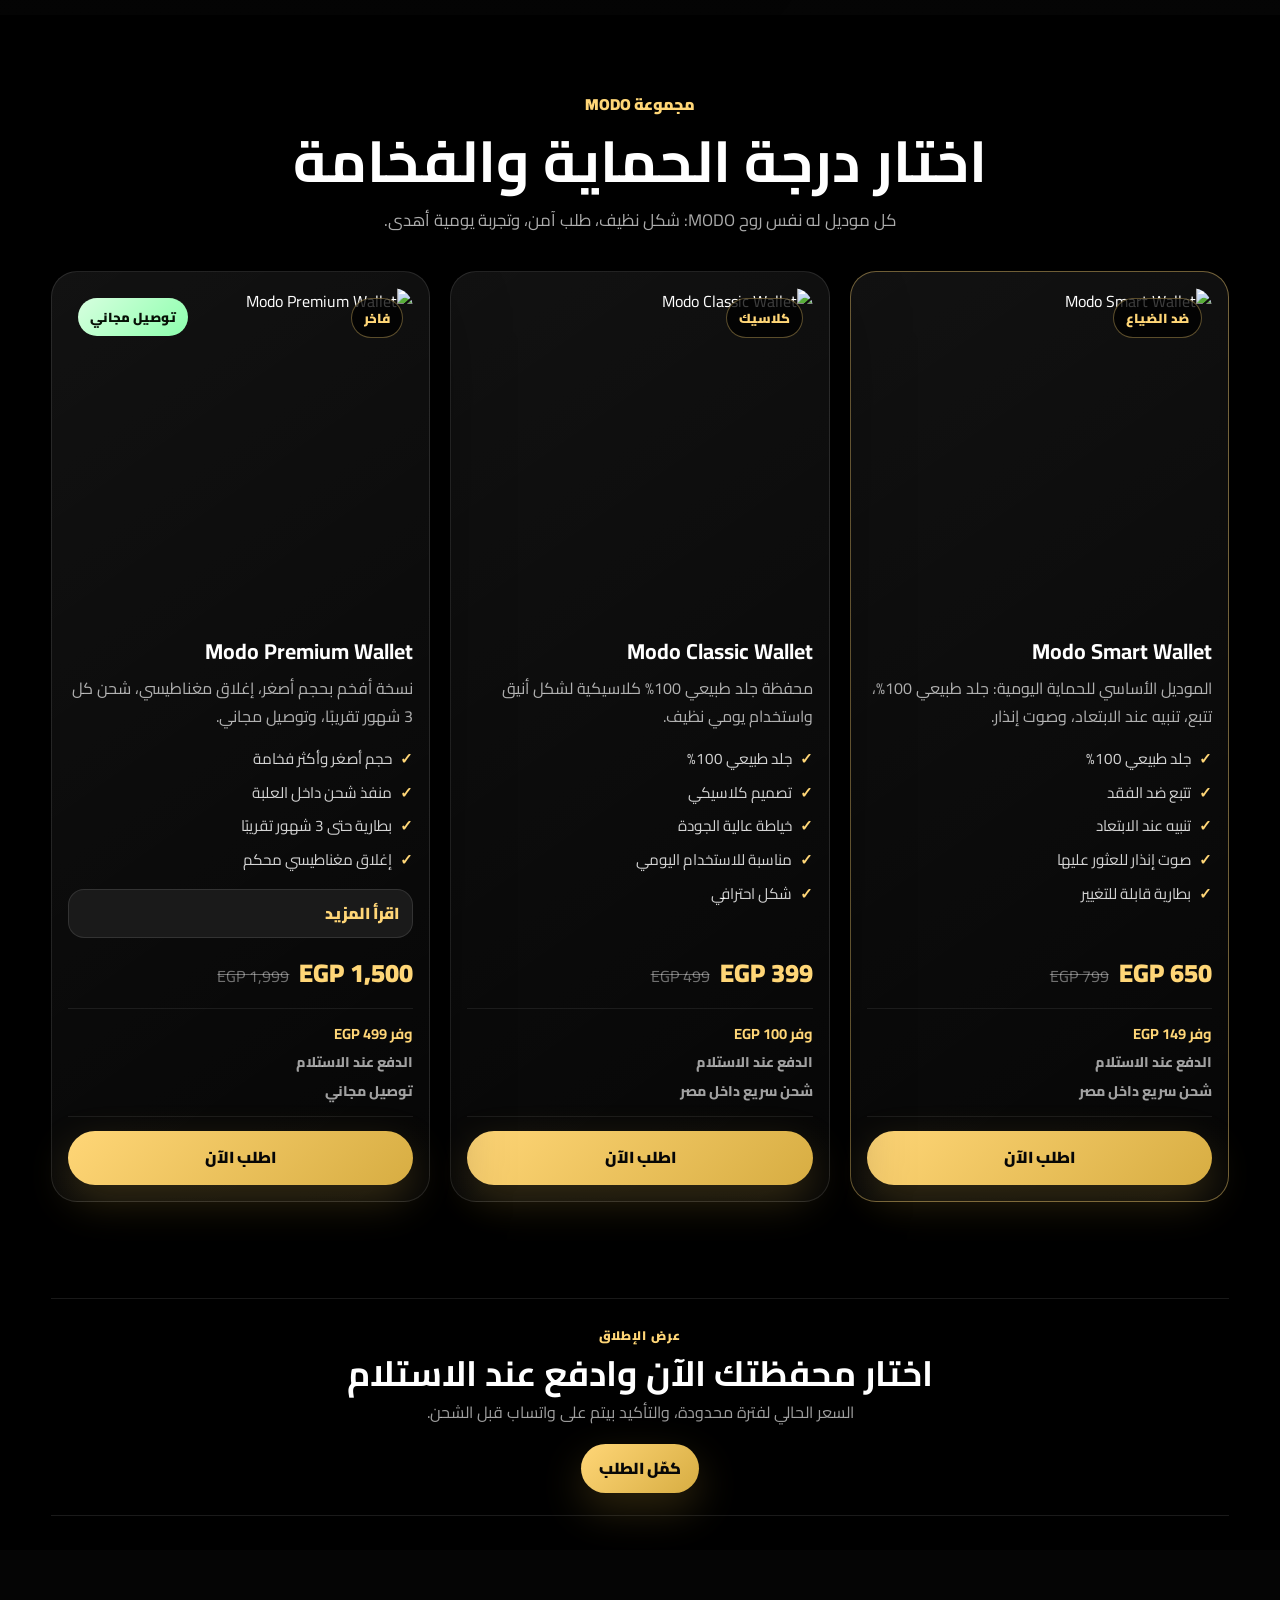
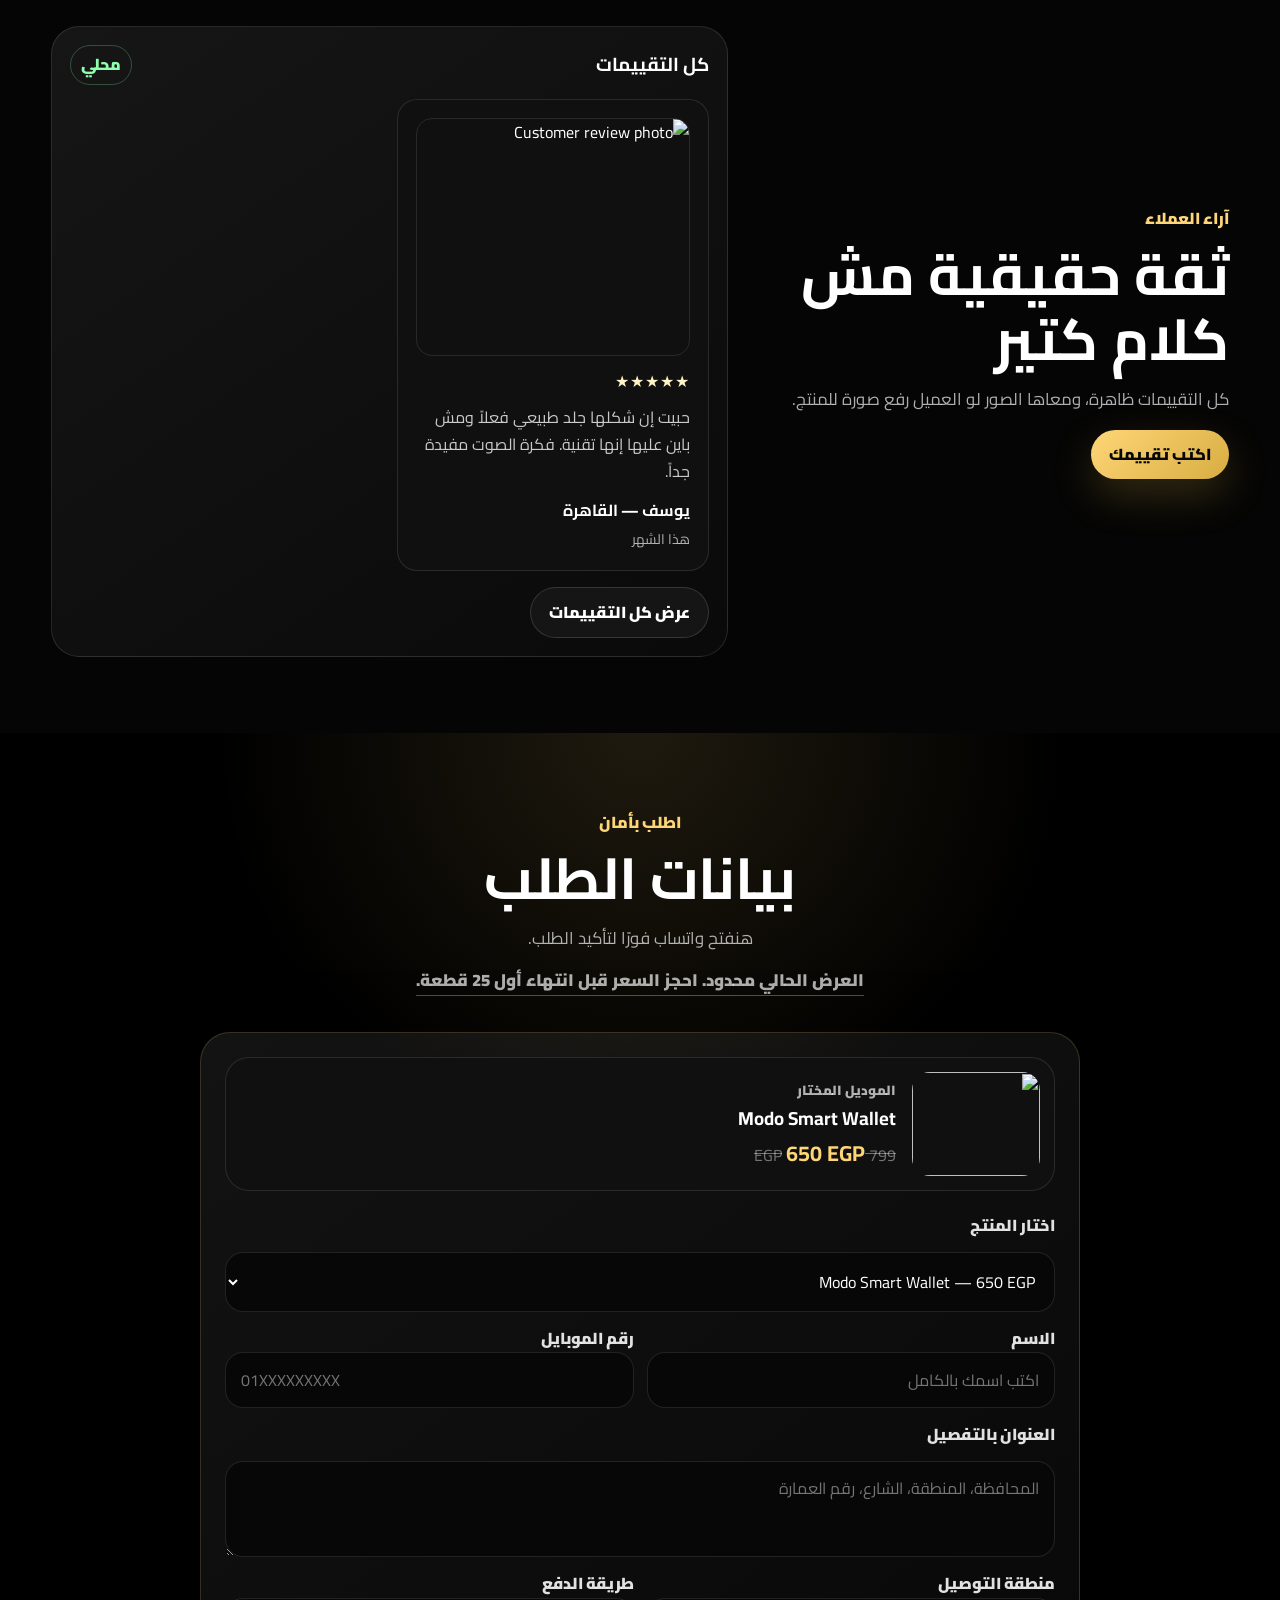
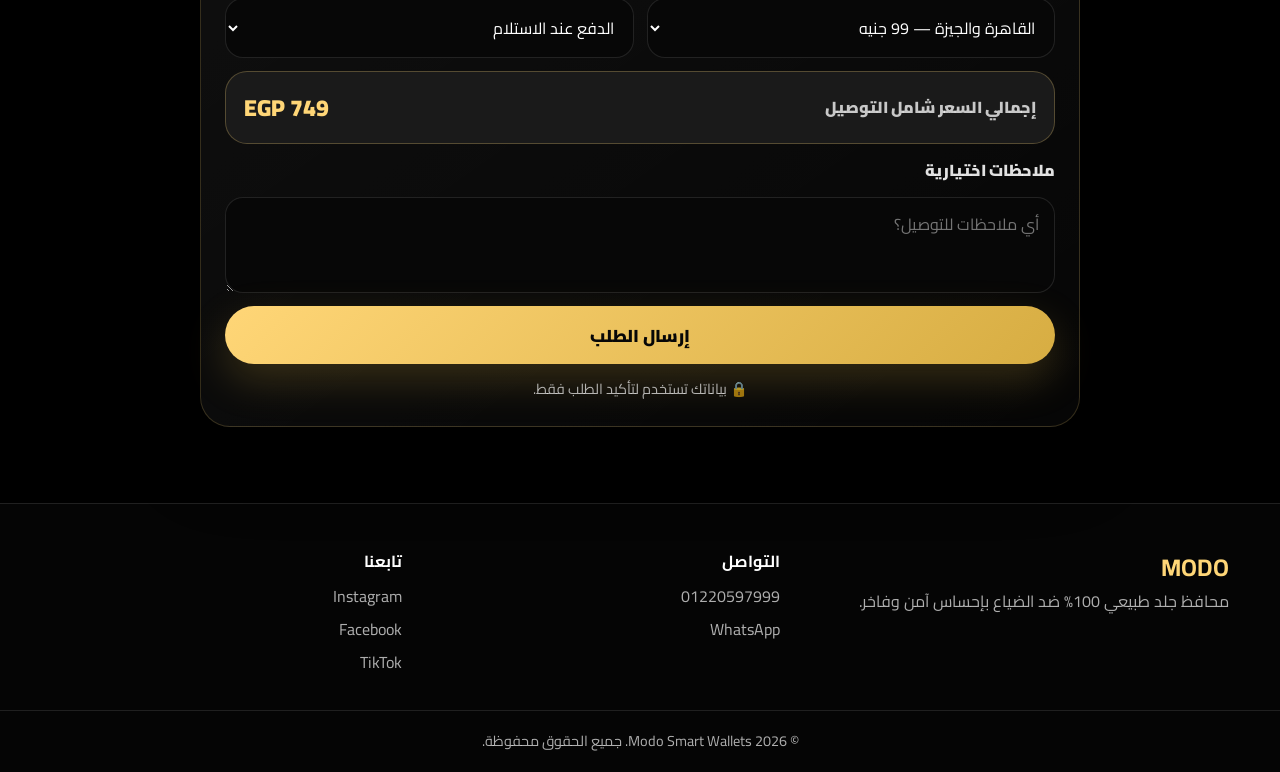
==== commit 9d32d676: "Update index.html" ====
--- a/index.html
+++ b/index.html
@@ -14,7 +14,7 @@
   <link rel="preconnect" href="https://fonts.googleapis.com">
   <link rel="preconnect" href="https://fonts.gstatic.com" crossorigin>
   <link href="https://fonts.googleapis.com/css2?family=Cairo:wght@400;600;700;800;900&display=swap" rel="stylesheet">
-  <link rel="stylesheet" href="style.css" />
+  <link rel="stylesheet" href="style.css?v=20260526-cleanup" />
   <script>
   !function(f,b,e,v,n,t,s)
   {if(f.fbq)return;n=f.fbq=function(){n.callMethod?
--- a/style.css
+++ b/style.css
@@ -144,7 +144,7 @@
   border-radius: 999px;
   background: rgba(255,255,255,.04);
   border: 1px solid var(--line);
-  margin-bottom: 22px;
+  margin-bottom: 18px;
 }
 .brand-system span {
   border-radius: 999px;
@@ -156,11 +156,33 @@
 }
 .brand-system span:first-child { color: var(--gold-soft); }
 .brand-system span:nth-child(2) { color: var(--safe); }
+.brand-system span:nth-child(3) {
+  color: #fff;
+  background:
+    linear-gradient(180deg, rgba(255,255,255,.12), rgba(255,255,255,.055));
+  border: 1px solid rgba(255,255,255,.16);
+  box-shadow: inset 0 1px 0 rgba(255,255,255,.08);
+}
 .hero-kicker, .section-head span, .section-copy > span {
   display: inline-flex;
   color: var(--gold-soft);
   font-weight: 900;
-  margin-bottom: 12px;
+  margin-bottom: 10px;
+}
+.hero-kicker {
+  display: block;
+  width: fit-content;
+  margin-inline: auto;
+  text-align: center;
+  font-size: .88rem;
+  letter-spacing: .08em;
+  text-transform: uppercase;
+  color: rgba(255,214,119,.86);
+}
+.launch-offer-line,
+.purchase-notes,
+.checkout-trust-notes {
+  display: none !important;
 }
 .launch-offer-line {
   display: inline-grid;
@@ -231,31 +253,48 @@
 }
 .signal-row {
   display: grid;
-  grid-template-columns: repeat(3, 1fr);
-  gap: 0;
-  max-width: 720px;
-  border-block: 1px solid rgba(255,255,255,.10);
+  grid-template-columns: 1fr;
+  gap: 10px;
+  max-width: 420px;
+  width: fit-content;
+  margin: 20px auto 0;
+  border: 0;
 }
 .signal-row div {
   min-height: auto;
+  display: grid;
+  grid-template-columns: 10px 1fr;
+  gap: 10px;
+  align-items: start;
   border-radius: 0;
   background: transparent;
   border: 0;
-  padding: 10px 18px;
+  padding: 0;
+}
+.signal-row div::before {
+  content: "";
+  width: 6px;
+  height: 6px;
+  margin-top: 9px;
+  border-radius: 50%;
+  background: var(--gold-soft);
+  box-shadow: 0 0 0 4px rgba(255,214,119,.08);
 }
 .signal-row div:not(:last-child) {
-  border-inline-end: 1px solid rgba(255,255,255,.08);
+  border-inline-end: 0;
 }
 .signal-row strong {
   display: block;
-  color: var(--gold-soft);
-  font-size: .74rem;
-  font-weight: 950;
-  letter-spacing: .08em;
-  text-transform: uppercase;
-  margin-bottom: 1px;
+  grid-column: 2;
+  color: var(--gold-soft);
+  font-size: .84rem;
+  font-weight: 950;
+  letter-spacing: 0;
+  text-transform: none;
+  margin-bottom: 0;
 }
 .signal-row span {
+  grid-column: 2;
   color: rgba(255,255,255,.7);
   font-size: .88rem;
 }
@@ -332,11 +371,13 @@
 }
 .conversion-band {
   display: flex;
+  flex-direction: column;
   align-items: center;
-  justify-content: space-between;
+  justify-content: center;
   gap: 18px;
   padding: 22px 0;
   border-block: 1px solid rgba(255,255,255,.1);
+  text-align: center;
 }
 .conversion-band span {
   display: inline-flex;
@@ -354,6 +395,8 @@
 }
 .conversion-band p {
   color: rgba(255,255,255,.62);
+  max-width: 680px;
+  margin-inline: auto;
 }
 .identity-grid {
   display: grid;
@@ -560,7 +603,14 @@
 .review-card p { color: rgba(255,255,255,.78); margin-bottom: 12px; }
 .review-card strong { display: block; }
 .review-meta { color: var(--muted); font-size: .86rem; margin-top: 4px; }
-.reviews-toggle-btn, .write-review-toggle { margin-top: 16px; }
+.reviews-toggle-btn, .write-review-toggle {
+  margin-top: 16px;
+  justify-content: center;
+  text-align: center;
+}
+.reviews-toggle-btn {
+  align-self: center;
+}
 .live-review-form { display: grid; gap: 10px; margin-top: 16px; }
 .review-form-collapsed { display: none; }
 .review-form-open { display: grid; }
@@ -721,9 +771,9 @@
   }
   .brand img { width: 142px; height: 58px; }
   .lang-btn { min-height: 42px; font-size: .9rem; }
-  .hero { min-height: auto; padding: 42px 0 36px; }
+  .hero { min-height: auto; padding: 76px 0 36px; }
   .hero h1 { font-size: clamp(2rem, 11vw, 3.1rem); text-align: start; }
-  .hero-subtitle { font-size: 1rem; }
+  .hero-subtitle { font-size: .96rem; line-height: 1.75; max-width: 34rem; }
   .hero-actions .btn { width: 100%; }
   .conversion-band {
     display: grid;
@@ -739,7 +789,7 @@
   .signal-row { grid-template-columns: 1fr; }
   .signal-row div:not(:last-child) {
     border-inline-end: 0;
-    border-bottom: 1px solid rgba(255,255,255,.1);
+    border-bottom: 0;
   }
   .product-frame { width: 100%; border-radius: 26px; }
   .product-frame img { border-radius: 18px; }
@@ -751,6 +801,20 @@
   .selected-product-card { grid-template-columns: 92px 1fr; }
   .selected-product-card img { width: 92px; height: 82px; }
   .checkout-total-box { flex-direction: column; text-align: center; }
-  .whatsapp-float { bottom: 70px; height: 46px; min-width: 46px; font-size: .68rem; }
+  .whatsapp-float { bottom: 14px; height: 46px; min-width: 46px; font-size: .68rem; }
+  body.sticky-cta-visible .whatsapp-float { bottom: 70px; }
   .sticky-mobile-cta { display: flex; }
 }
+
+/* Final visual cleanup overrides */
+.launch-offer-line,
+.purchase-notes,
+.checkout-trust-notes {
+  display: none !important;
+}
+
+.conversion-band {
+  display: flex !important;
+  flex-direction: column !important;
+  text-align: center !important;
+}
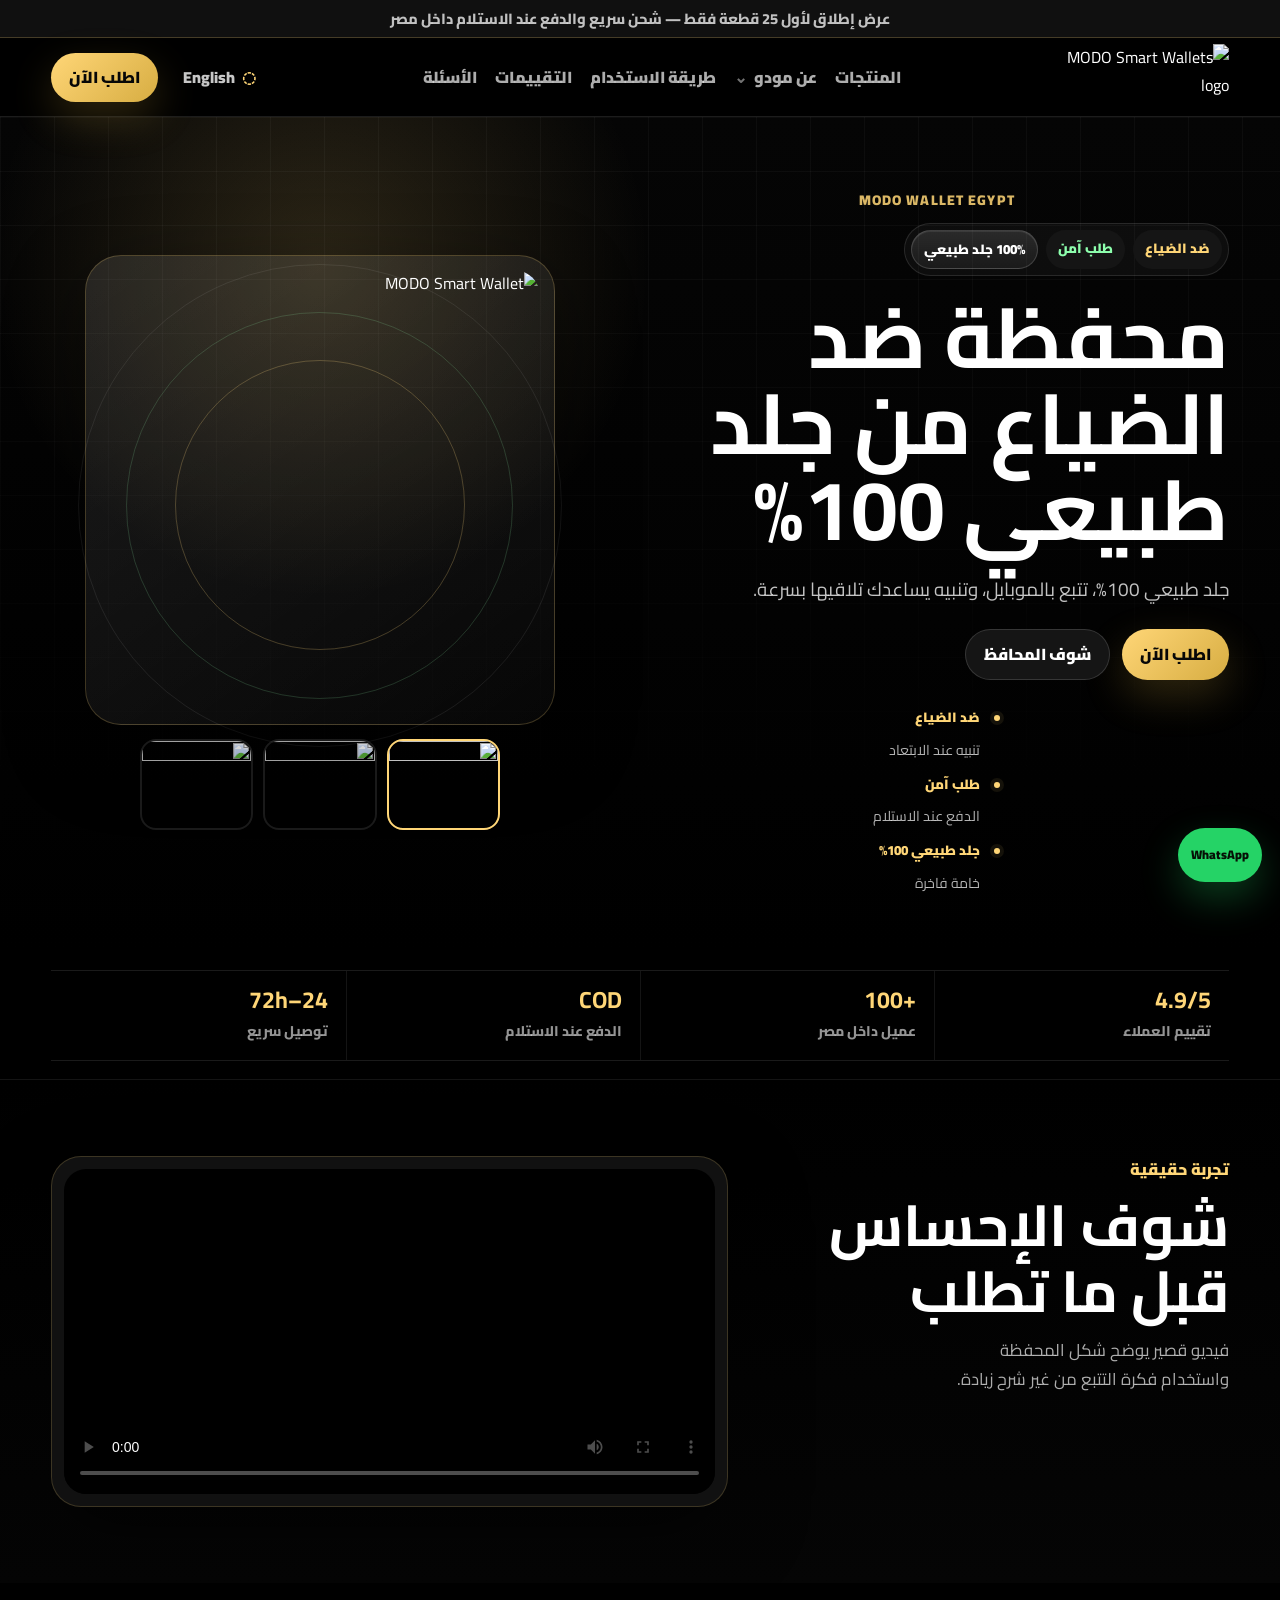
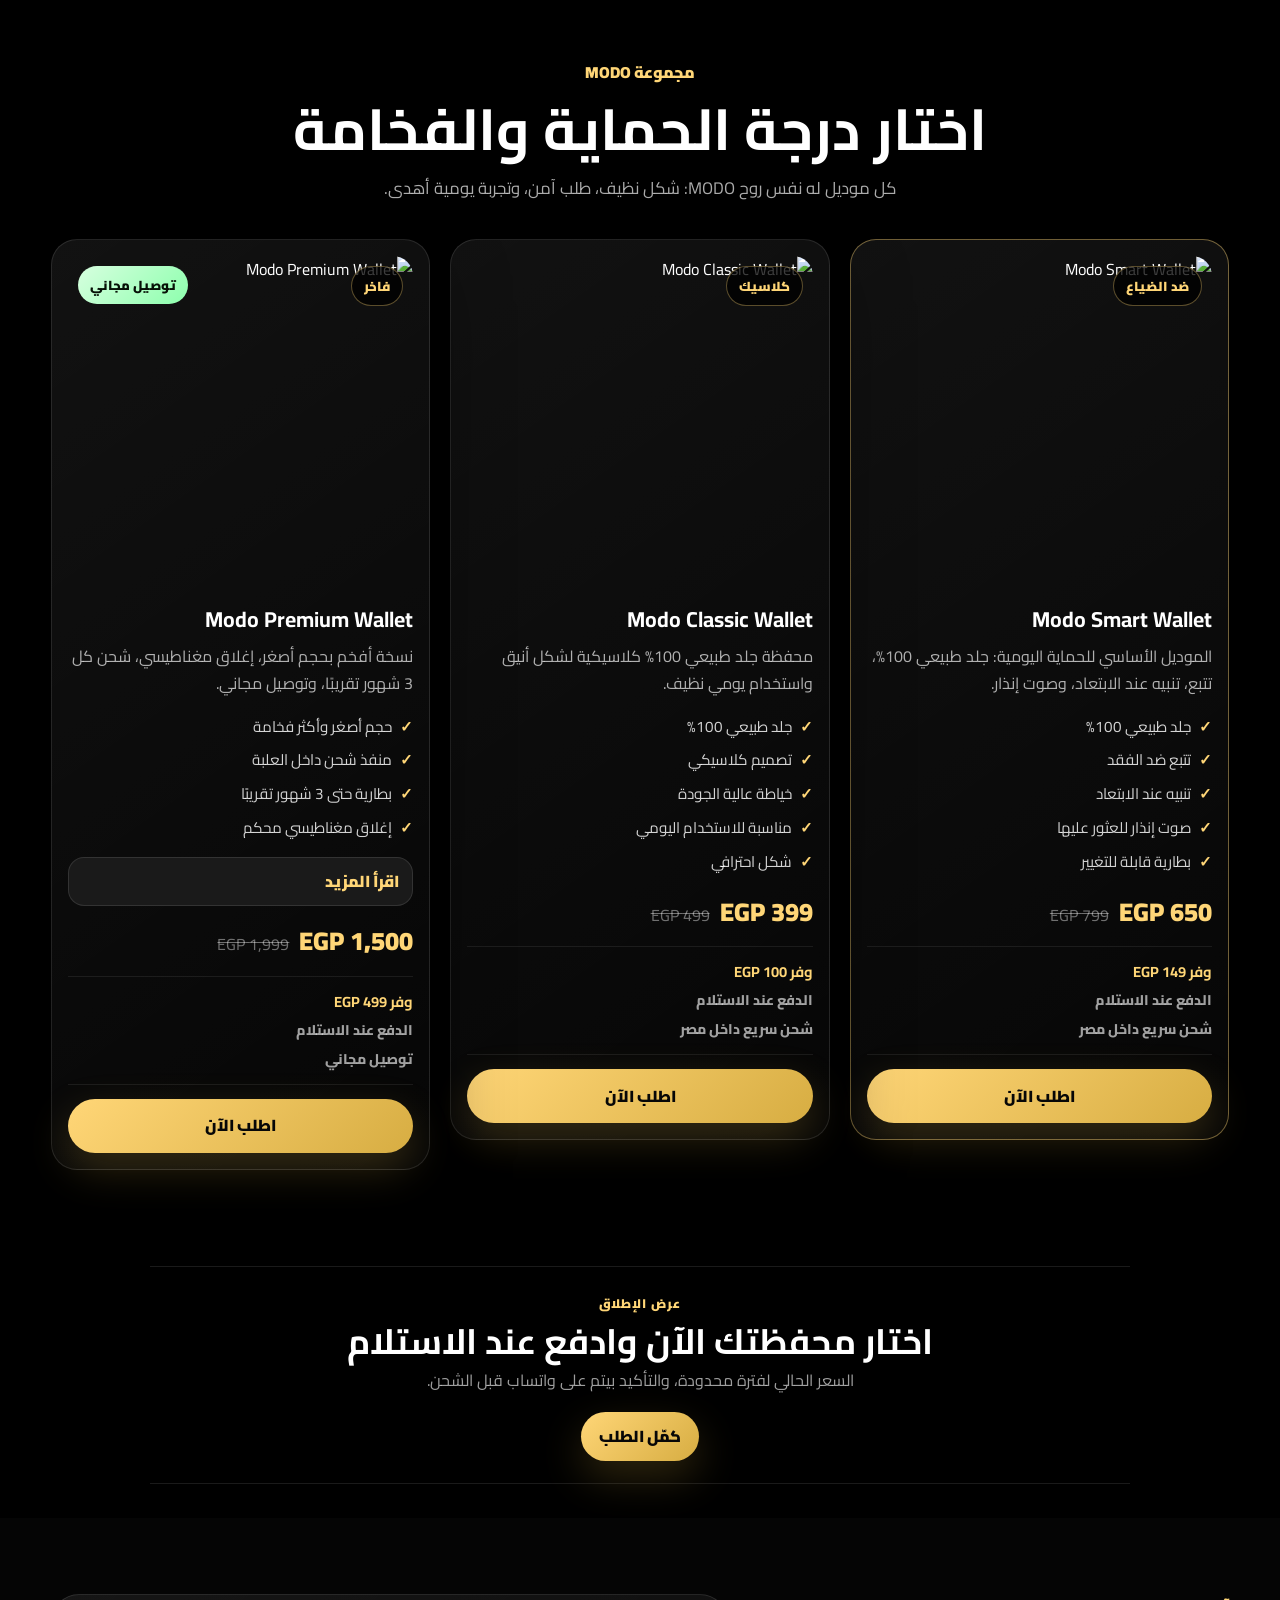
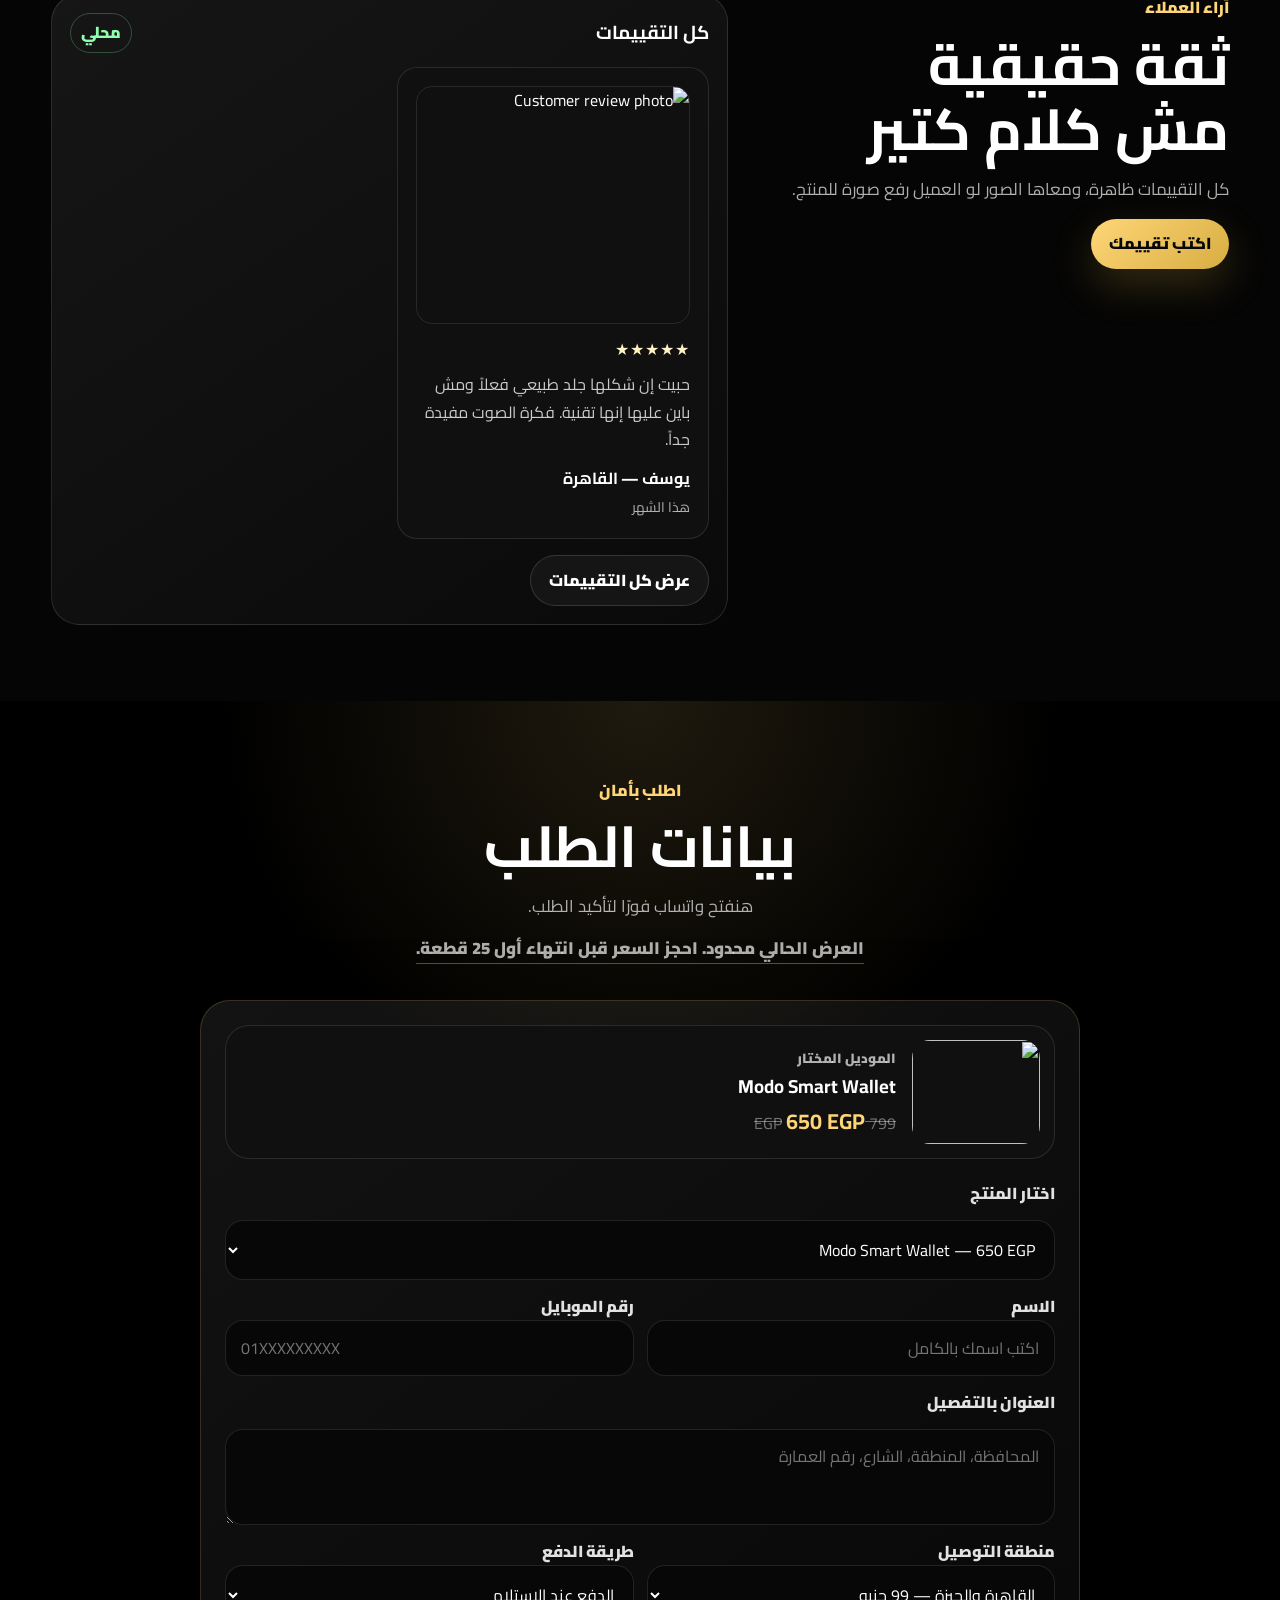
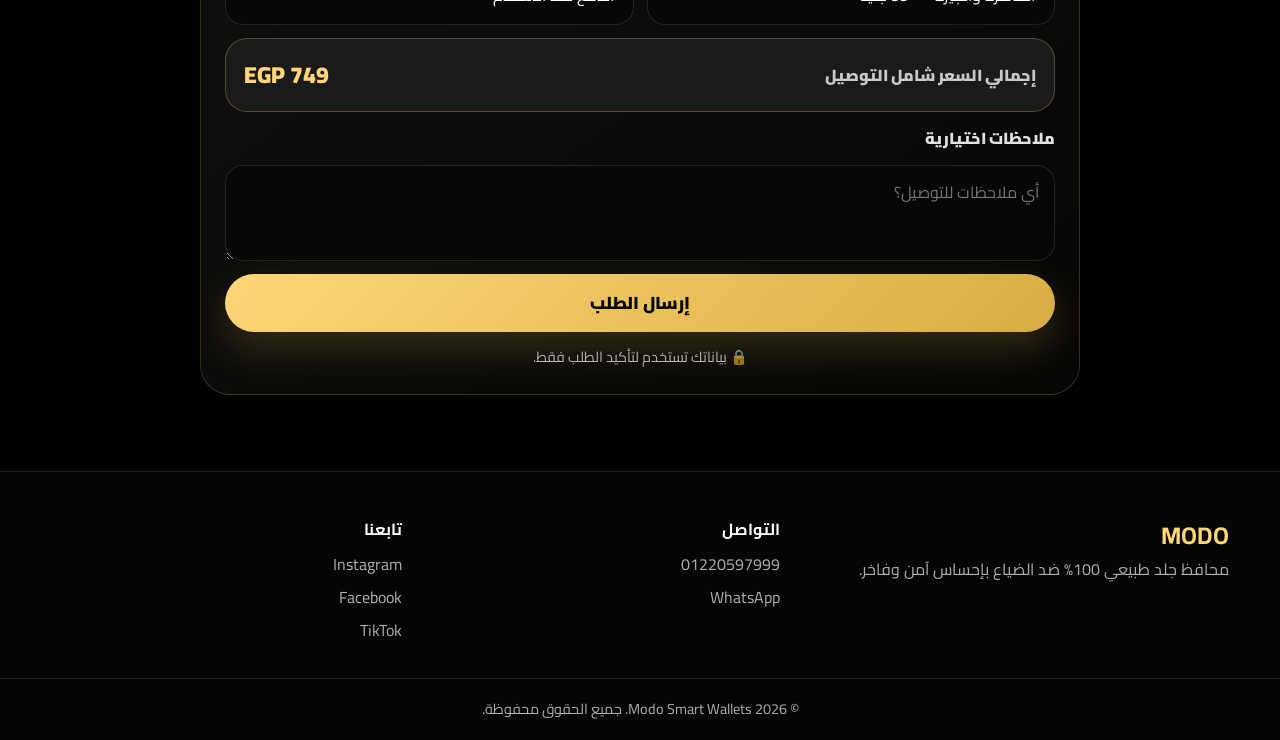
==== commit dfd7150e: "Add files via upload" ====
--- a/index.html
+++ b/index.html
@@ -273,6 +273,6 @@
 
   <a href="https://wa.me/201220597999" class="whatsapp-float" target="_blank" rel="noopener noreferrer" aria-label="WhatsApp">WhatsApp</a>
   <a href="#order" class="sticky-mobile-cta" data-i18n="stickyCTA">اطلب الآن</a>
-  <script type="module" src="script.js"></script>
+  <script type="module" src="script.js?v=20260526-organized"></script>
 </body>
 </html>
--- a/style.css
+++ b/style.css
@@ -802,6 +802,11 @@
   .selected-product-card img { width: 92px; height: 82px; }
   .checkout-total-box { flex-direction: column; text-align: center; }
   .whatsapp-float { bottom: 14px; height: 46px; min-width: 46px; font-size: .68rem; }
+  body:not(.sticky-cta-visible) .whatsapp-float {
+    transform: translateY(130%);
+    opacity: 0;
+    pointer-events: none;
+  }
   body.sticky-cta-visible .whatsapp-float { bottom: 70px; }
   .sticky-mobile-cta { display: flex; }
 }
@@ -818,3 +823,354 @@
   flex-direction: column !important;
   text-align: center !important;
 }
+
+/* Site organization pass */
+.section {
+  overflow: hidden;
+}
+
+.hero-copy,
+.section-head,
+.section-copy,
+.conversion-band {
+  text-wrap: balance;
+}
+
+.hero-copy {
+  max-width: 760px;
+}
+
+.products-grid,
+.reviews-grid,
+.trust-strip,
+.proof-layout,
+.demo-grid {
+  align-items: start;
+}
+
+.product-card,
+.reviews-live,
+.order-form,
+.video-shell,
+.conversion-band {
+  isolation: isolate;
+}
+
+@media (min-width: 981px) {
+  .hero-copy {
+    justify-self: start;
+  }
+
+  .conversion-band {
+    max-width: 980px;
+  }
+}
+
+@media (max-width: 620px) {
+  .container {
+    width: min(92%, 560px);
+  }
+
+  .top-strip {
+    position: relative;
+    z-index: 1001;
+  }
+
+  .nav {
+    min-height: 72px;
+  }
+
+  .brand img {
+    width: 124px;
+    height: 52px;
+  }
+
+  .hero {
+    padding: 36px 0 42px;
+  }
+
+  .hero-grid {
+    gap: 28px;
+  }
+
+  .hero-copy {
+    text-align: center;
+    margin-inline: auto;
+  }
+
+  .brand-system {
+    width: 100%;
+    max-width: 360px;
+    margin: 0 auto 18px;
+    justify-content: center;
+    gap: 6px;
+    padding: 5px;
+  }
+
+  .brand-system span {
+    flex: 1 1 0;
+    min-width: 0;
+    padding: 8px 7px;
+    font-size: clamp(.72rem, 3.2vw, .86rem);
+    text-align: center;
+    white-space: nowrap;
+  }
+
+  .hero h1 {
+    max-width: 13ch;
+    margin: 0 auto 14px;
+    font-size: clamp(2.25rem, 8.8vw, 3.1rem);
+    line-height: 1.08;
+    text-align: center;
+  }
+
+  .hero-subtitle {
+    max-width: 28rem;
+    margin: 0 auto 20px;
+    font-size: clamp(.92rem, 3.7vw, 1rem);
+    line-height: 1.75;
+    text-align: center;
+  }
+
+  .hero-actions {
+    margin-bottom: 20px;
+    gap: 10px;
+  }
+
+  .hero-actions .btn {
+    min-height: 52px;
+  }
+
+  .signal-row {
+    width: min(100%, 330px);
+    margin: 18px auto 0;
+    gap: 8px;
+    text-align: start;
+  }
+
+  .signal-row div {
+    grid-template-columns: 9px 1fr;
+    gap: 9px;
+  }
+
+  .signal-row strong {
+    font-size: .86rem;
+    line-height: 1.35;
+  }
+
+  .signal-row span {
+    font-size: .82rem;
+    line-height: 1.55;
+  }
+
+  .hero-device {
+    padding-top: 2px;
+  }
+
+  .tracking-orbit {
+    opacity: .55;
+  }
+
+  .product-frame {
+    width: min(100%, 360px);
+    padding: 10px;
+    border-radius: 24px;
+  }
+
+  .product-frame img {
+    aspect-ratio: 1.18 / 1;
+    border-radius: 18px;
+  }
+
+  .thumb-row {
+    width: min(82%, 290px);
+    gap: 8px;
+  }
+
+  .section {
+    padding: 48px 0;
+  }
+
+  .section-head {
+    margin-bottom: 24px;
+  }
+
+  .section-head h2,
+  .section-copy h2 {
+    font-size: clamp(1.7rem, 8vw, 2.55rem);
+    line-height: 1.16;
+  }
+
+  .section-head p,
+  .section-copy p {
+    font-size: .96rem;
+    line-height: 1.75;
+  }
+
+  .trust-strip-section {
+    padding: 12px 0;
+  }
+
+  .trust-strip {
+    border-radius: 20px;
+    overflow: hidden;
+    background: rgba(255,255,255,.025);
+  }
+
+  .trust-strip div {
+    padding: 13px 8px;
+    text-align: center;
+  }
+
+  .trust-strip span {
+    font-size: .78rem;
+  }
+
+  .demo-grid,
+  .proof-layout {
+    gap: 20px;
+  }
+
+  .video-shell {
+    padding: 8px;
+    border-radius: 22px;
+  }
+
+  .video-shell video {
+    max-height: 360px;
+    border-radius: 16px;
+  }
+
+  .products-grid {
+    gap: 16px;
+  }
+
+  .product-card {
+    padding: 14px;
+    border-radius: 22px;
+  }
+
+  .product-card img {
+    aspect-ratio: 1.42 / 1;
+    border-radius: 16px;
+    margin-bottom: 13px;
+  }
+
+  .product-card h3 {
+    font-size: 1.22rem;
+  }
+
+  .product-card p,
+  .product-features li,
+  .product-sale-line span {
+    font-size: .9rem;
+    line-height: 1.6;
+  }
+
+  .product-features {
+    gap: 6px;
+    margin-bottom: 12px;
+  }
+
+  .product-sale-line {
+    padding-block: 10px;
+    margin-bottom: 12px;
+  }
+
+  .price-row {
+    margin-bottom: 12px;
+  }
+
+  .new-price {
+    font-size: 1.42rem;
+  }
+
+  .conversion-band-section {
+    padding: 8px 0 28px;
+  }
+
+  .conversion-band {
+    gap: 14px;
+    padding: 22px 0 26px;
+  }
+
+  .conversion-band h2 {
+    font-size: clamp(1.35rem, 6vw, 2rem);
+    max-width: 15ch;
+    margin-inline: auto;
+  }
+
+  .conversion-band p {
+    max-width: 30rem;
+    font-size: .94rem;
+    line-height: 1.75;
+  }
+
+  .conversion-band .btn {
+    max-width: 360px;
+  }
+
+  .proof-section {
+    padding-top: 50px;
+  }
+
+  .reviews-live {
+    padding: 14px;
+    border-radius: 22px;
+  }
+
+  .reviews-toolbar {
+    margin-bottom: 12px;
+  }
+
+  .reviews-grid {
+    gap: 12px;
+  }
+
+  .review-card {
+    padding: 15px;
+    border-radius: 18px;
+  }
+
+  .order-section {
+    padding-top: 52px;
+  }
+
+  .order-form {
+    padding: 16px;
+    border-radius: 24px;
+    gap: 11px;
+  }
+
+  .selected-product-card {
+    grid-template-columns: 86px 1fr;
+    gap: 12px;
+    padding: 12px;
+    border-radius: 20px;
+  }
+
+  .selected-product-card img {
+    width: 86px;
+    height: 78px;
+    border-radius: 15px;
+  }
+
+  .selected-product-card h3 {
+    font-size: 1.05rem;
+    line-height: 1.35;
+  }
+
+  .order-form input,
+  .order-form textarea,
+  .order-form select,
+  .live-review-form input,
+  .live-review-form textarea,
+  .live-review-form select {
+    min-height: 52px;
+    border-radius: 16px;
+  }
+
+  .footer {
+    padding-top: 34px;
+  }
+}
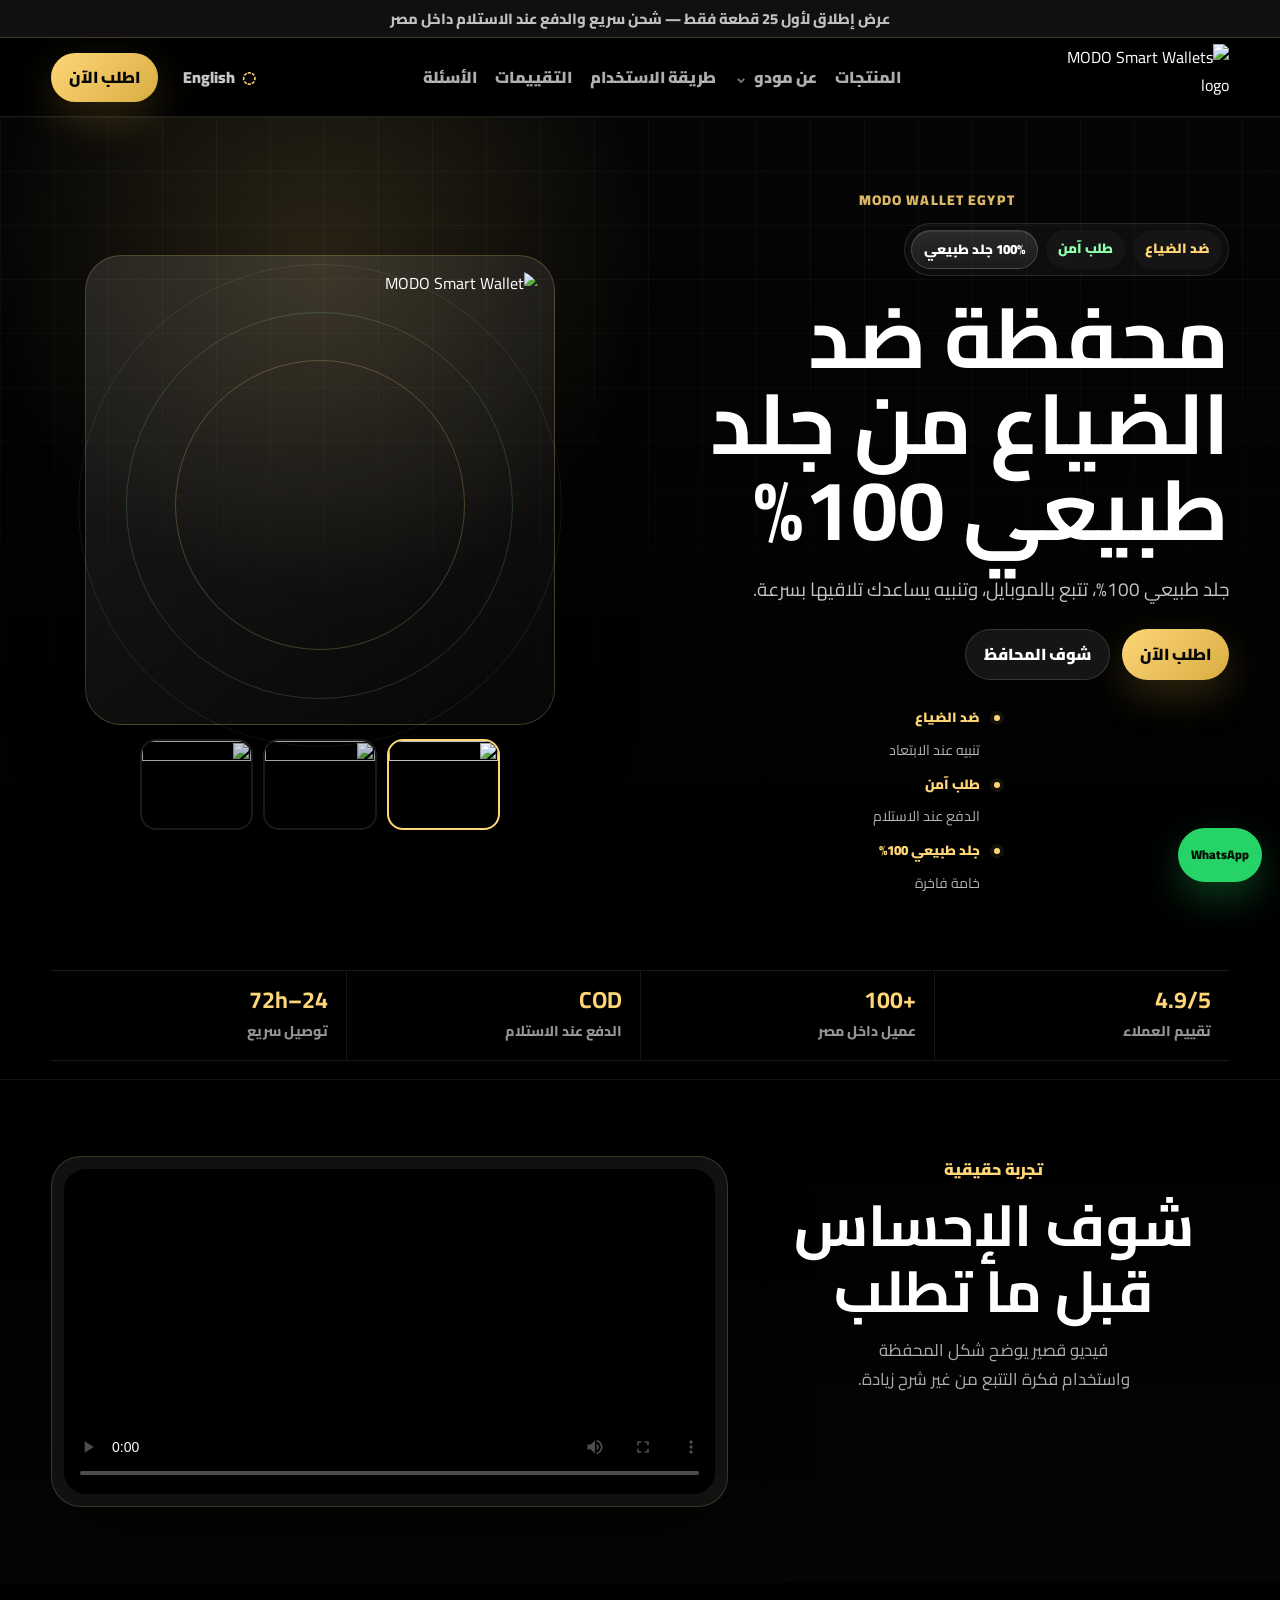
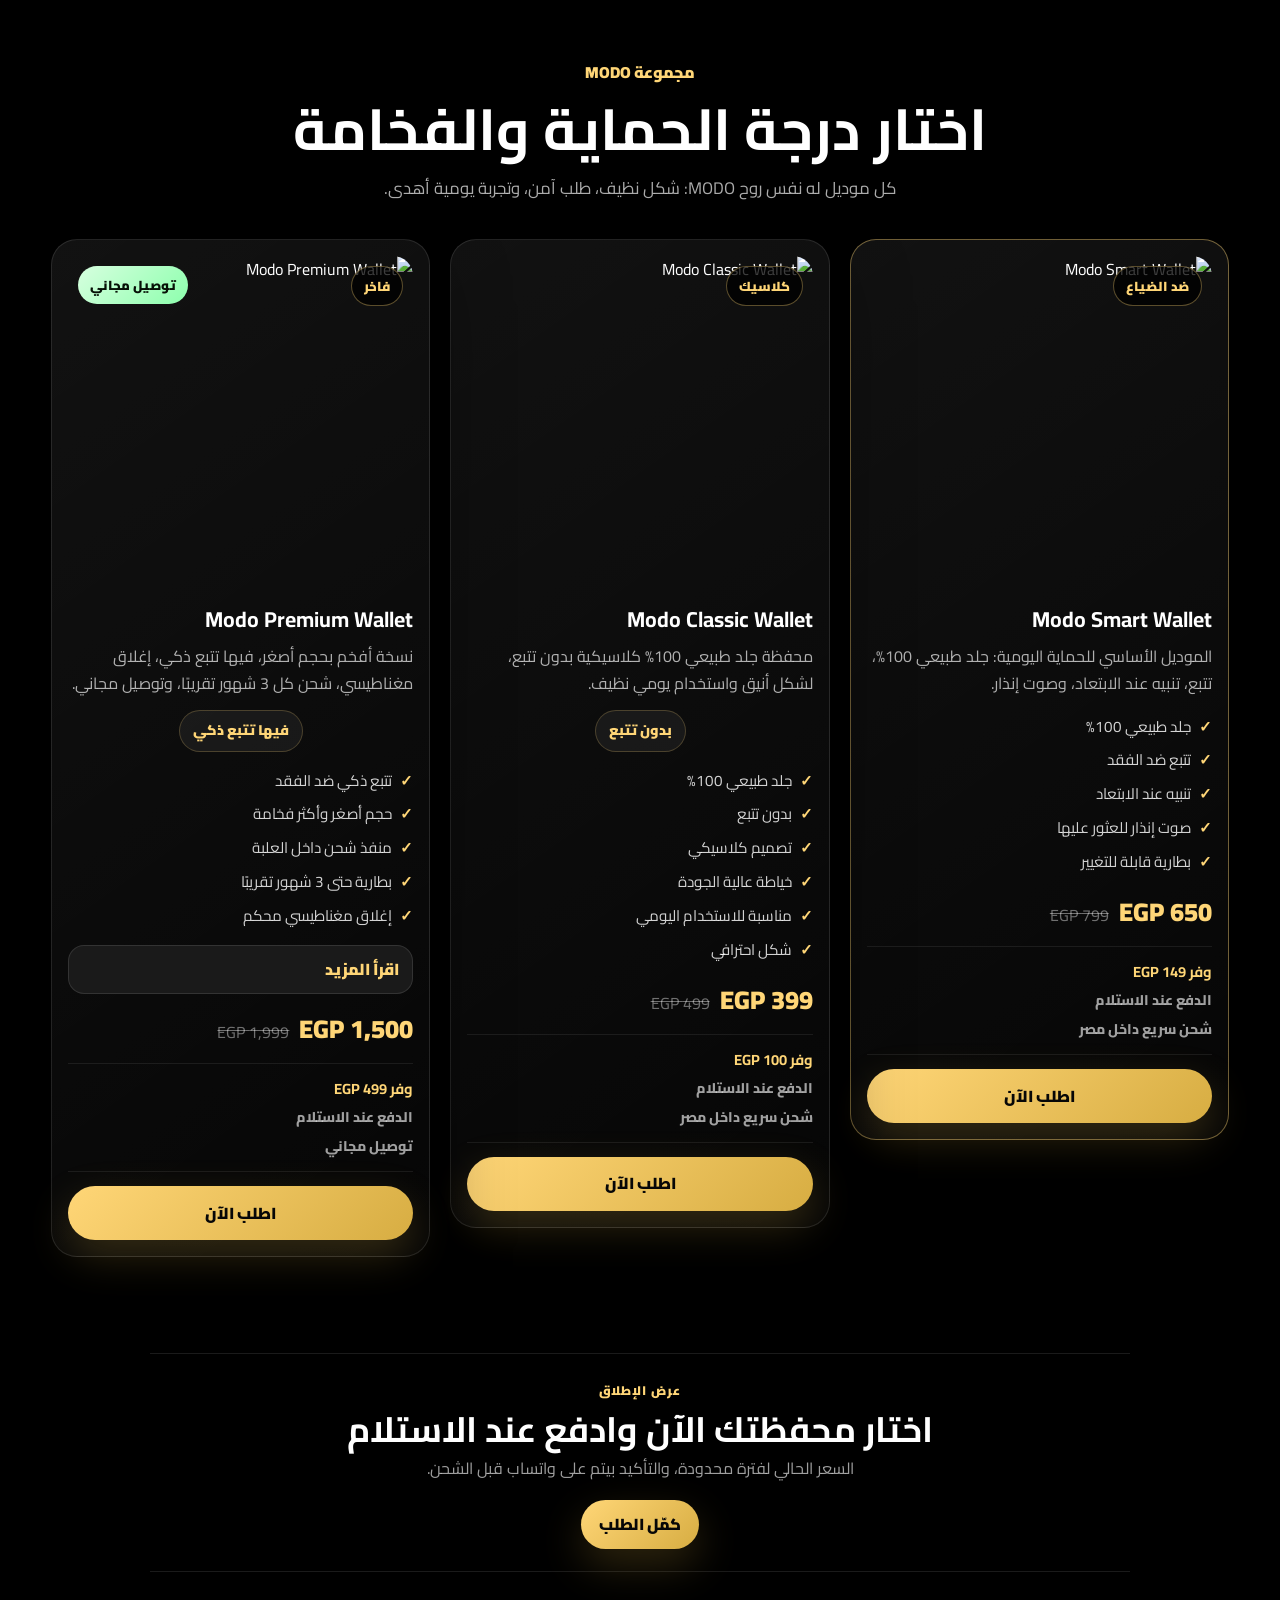
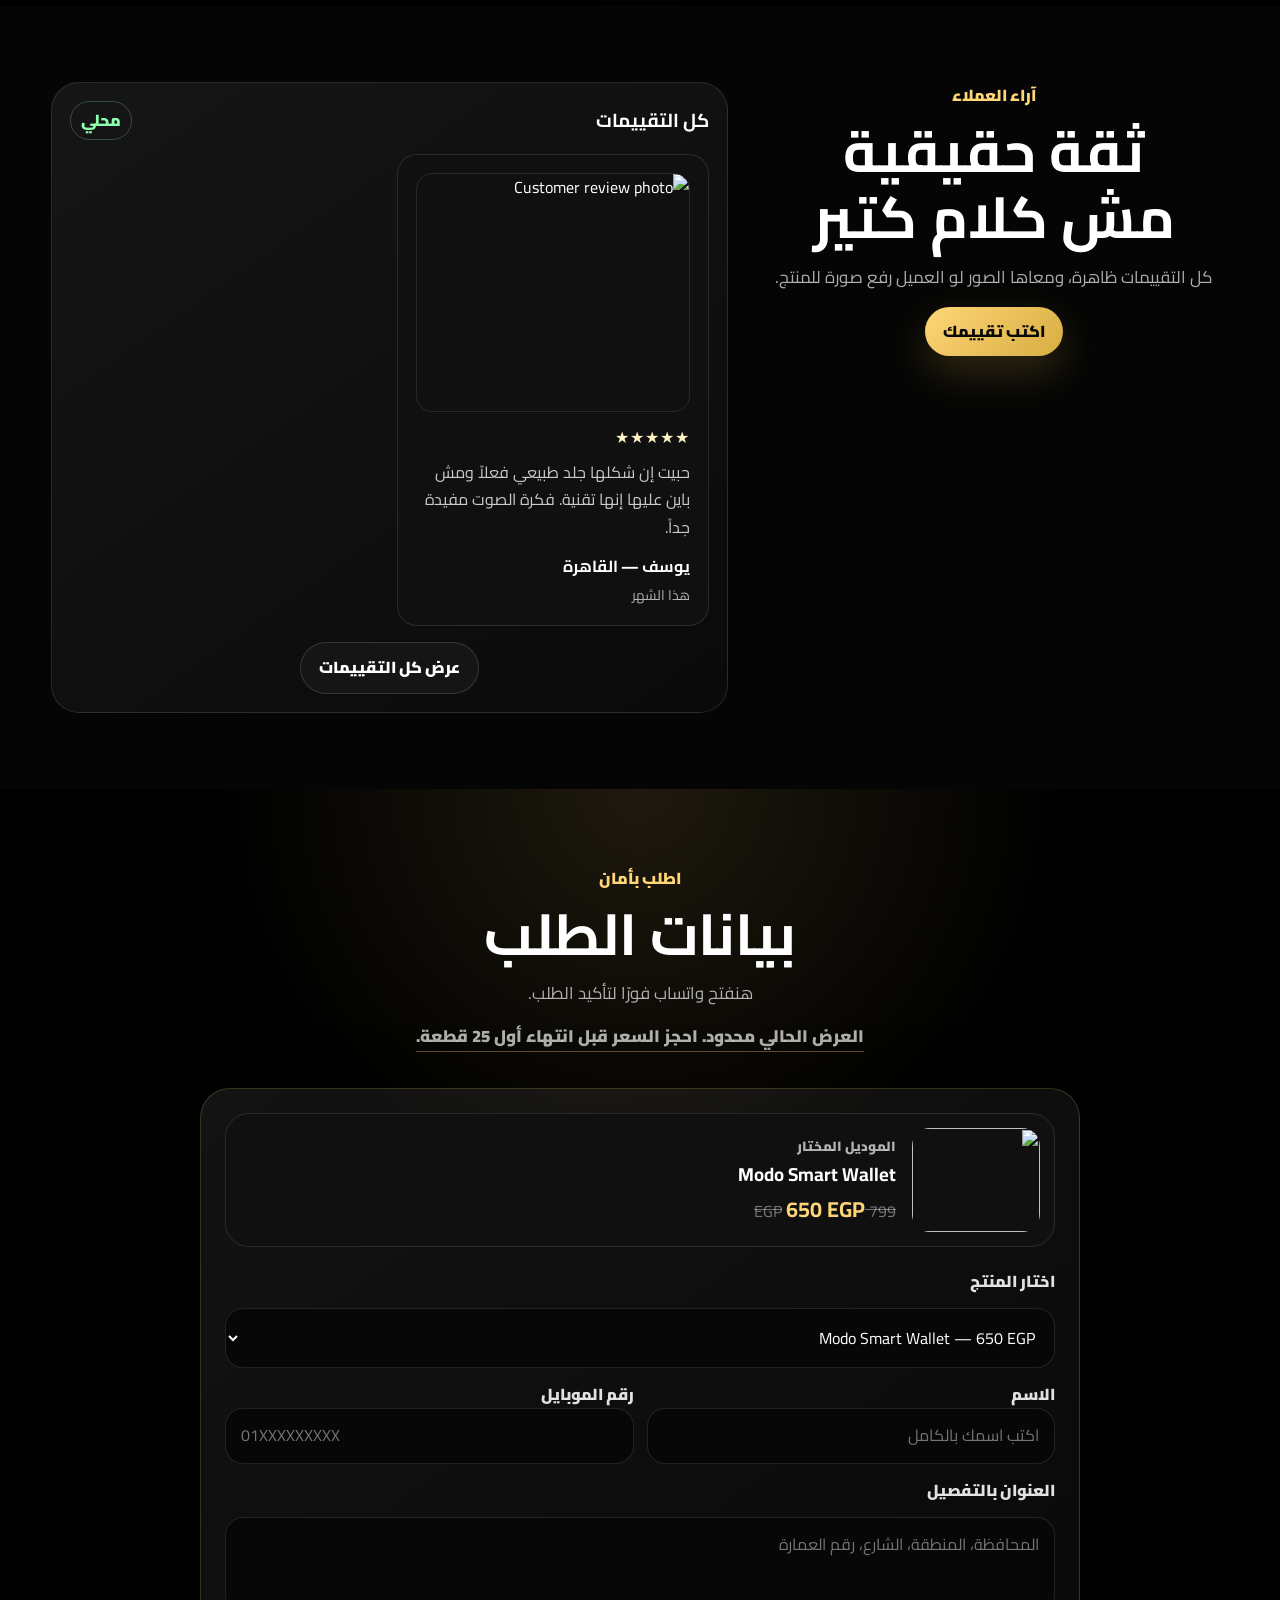
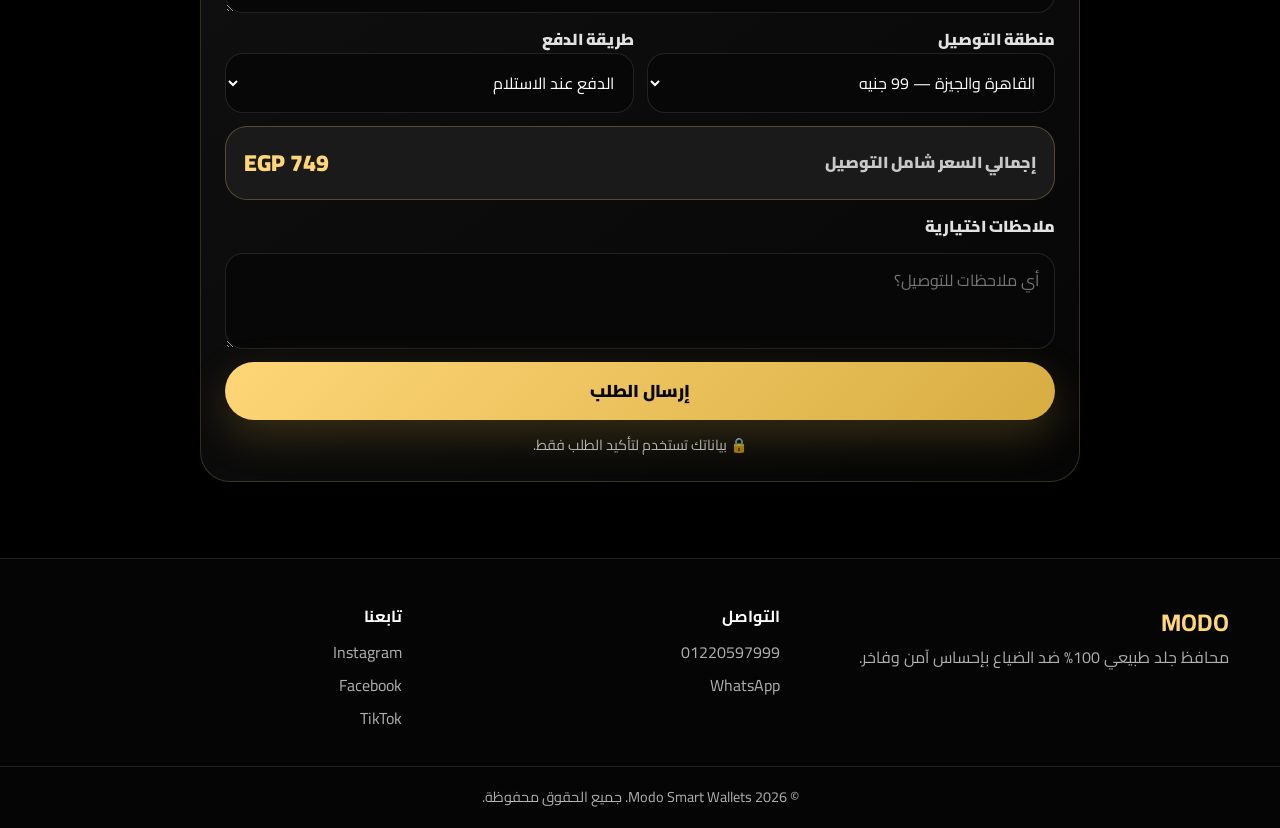
==== commit 958a59f7: "Add files via upload" ====
--- a/index.html
+++ b/index.html
@@ -14,7 +14,7 @@
   <link rel="preconnect" href="https://fonts.googleapis.com">
   <link rel="preconnect" href="https://fonts.gstatic.com" crossorigin>
   <link href="https://fonts.googleapis.com/css2?family=Cairo:wght@400;600;700;800;900&display=swap" rel="stylesheet">
-  <link rel="stylesheet" href="style.css?v=20260526-cleanup" />
+  <link rel="stylesheet" href="style.css?v=20260526-product-notes2" />
   <script>
   !function(f,b,e,v,n,t,s)
   {if(f.fbq)return;n=f.fbq=function(){n.callMethod?
@@ -273,6 +273,6 @@
 
   <a href="https://wa.me/201220597999" class="whatsapp-float" target="_blank" rel="noopener noreferrer" aria-label="WhatsApp">WhatsApp</a>
   <a href="#order" class="sticky-mobile-cta" data-i18n="stickyCTA">اطلب الآن</a>
-  <script type="module" src="script.js?v=20260526-organized"></script>
+  <script type="module" src="script.js?v=20260526-product-notes2"></script>
 </body>
 </html>
--- a/style.css
+++ b/style.css
@@ -550,6 +550,18 @@
 .product-card img { width: 100%; aspect-ratio: 1.05/1; object-fit: cover; border-radius: 20px; margin-bottom: 16px; }
 .product-card h3 { font-size: 1.35rem; margin-bottom: 6px; }
 .product-card p { color: var(--muted); margin-bottom: 12px; }
+.product-tracker-note {
+  width: fit-content;
+  margin: 0 auto 12px;
+  padding: 8px 13px;
+  border-radius: 999px;
+  background: rgba(255,255,255,.055);
+  border: 1px solid rgba(255,214,119,.22);
+  color: var(--gold-soft);
+  font-weight: 950;
+  font-size: .88rem;
+  text-align: center;
+}
 .product-features { list-style: none; display: grid; gap: 8px; margin: 4px 0 16px; }
 .product-features li { color: rgba(255,255,255,.82); font-size: .95rem; }
 .product-features li::before { content: "✓"; color: var(--gold-soft); margin-inline-end: 8px; font-weight: 950; }
@@ -604,9 +616,12 @@
 .review-card strong { display: block; }
 .review-meta { color: var(--muted); font-size: .86rem; margin-top: 4px; }
 .reviews-toggle-btn, .write-review-toggle {
+  display: flex;
   margin-top: 16px;
+  margin-inline: auto;
   justify-content: center;
   text-align: center;
+  width: fit-content;
 }
 .reviews-toggle-btn {
   align-self: center;
@@ -801,11 +816,21 @@
   .selected-product-card { grid-template-columns: 92px 1fr; }
   .selected-product-card img { width: 92px; height: 82px; }
   .checkout-total-box { flex-direction: column; text-align: center; }
-  .whatsapp-float { bottom: 14px; height: 46px; min-width: 46px; font-size: .68rem; }
-  body:not(.sticky-cta-visible) .whatsapp-float {
-    transform: translateY(130%);
-    opacity: 0;
-    pointer-events: none;
+  .whatsapp-float {
+    bottom: 18px;
+    width: 48px;
+    min-width: 48px;
+    height: 48px;
+    padding: 0;
+    overflow: hidden;
+    font-size: 0;
+    border-radius: 50%;
+  }
+  .whatsapp-float::before {
+    content: "WA";
+    font-size: .72rem;
+    font-weight: 950;
+    letter-spacing: 0;
   }
   body.sticky-cta-visible .whatsapp-float { bottom: 70px; }
   .sticky-mobile-cta { display: flex; }
@@ -822,6 +847,30 @@
   display: flex !important;
   flex-direction: column !important;
   text-align: center !important;
+}
+
+.ugc-section .section-copy,
+.proof-section .section-copy {
+  text-align: center;
+  justify-self: center;
+  max-width: 720px;
+}
+
+.ugc-section .section-copy > span,
+.proof-section .section-copy > span {
+  margin-inline: auto;
+}
+
+.whatsapp-float {
+  opacity: 1 !important;
+  transform: none !important;
+  pointer-events: auto !important;
+}
+
+.reviews-toggle-btn,
+.write-review-toggle {
+  display: flex !important;
+  margin-inline: auto !important;
 }
 
 /* Site organization pass */
